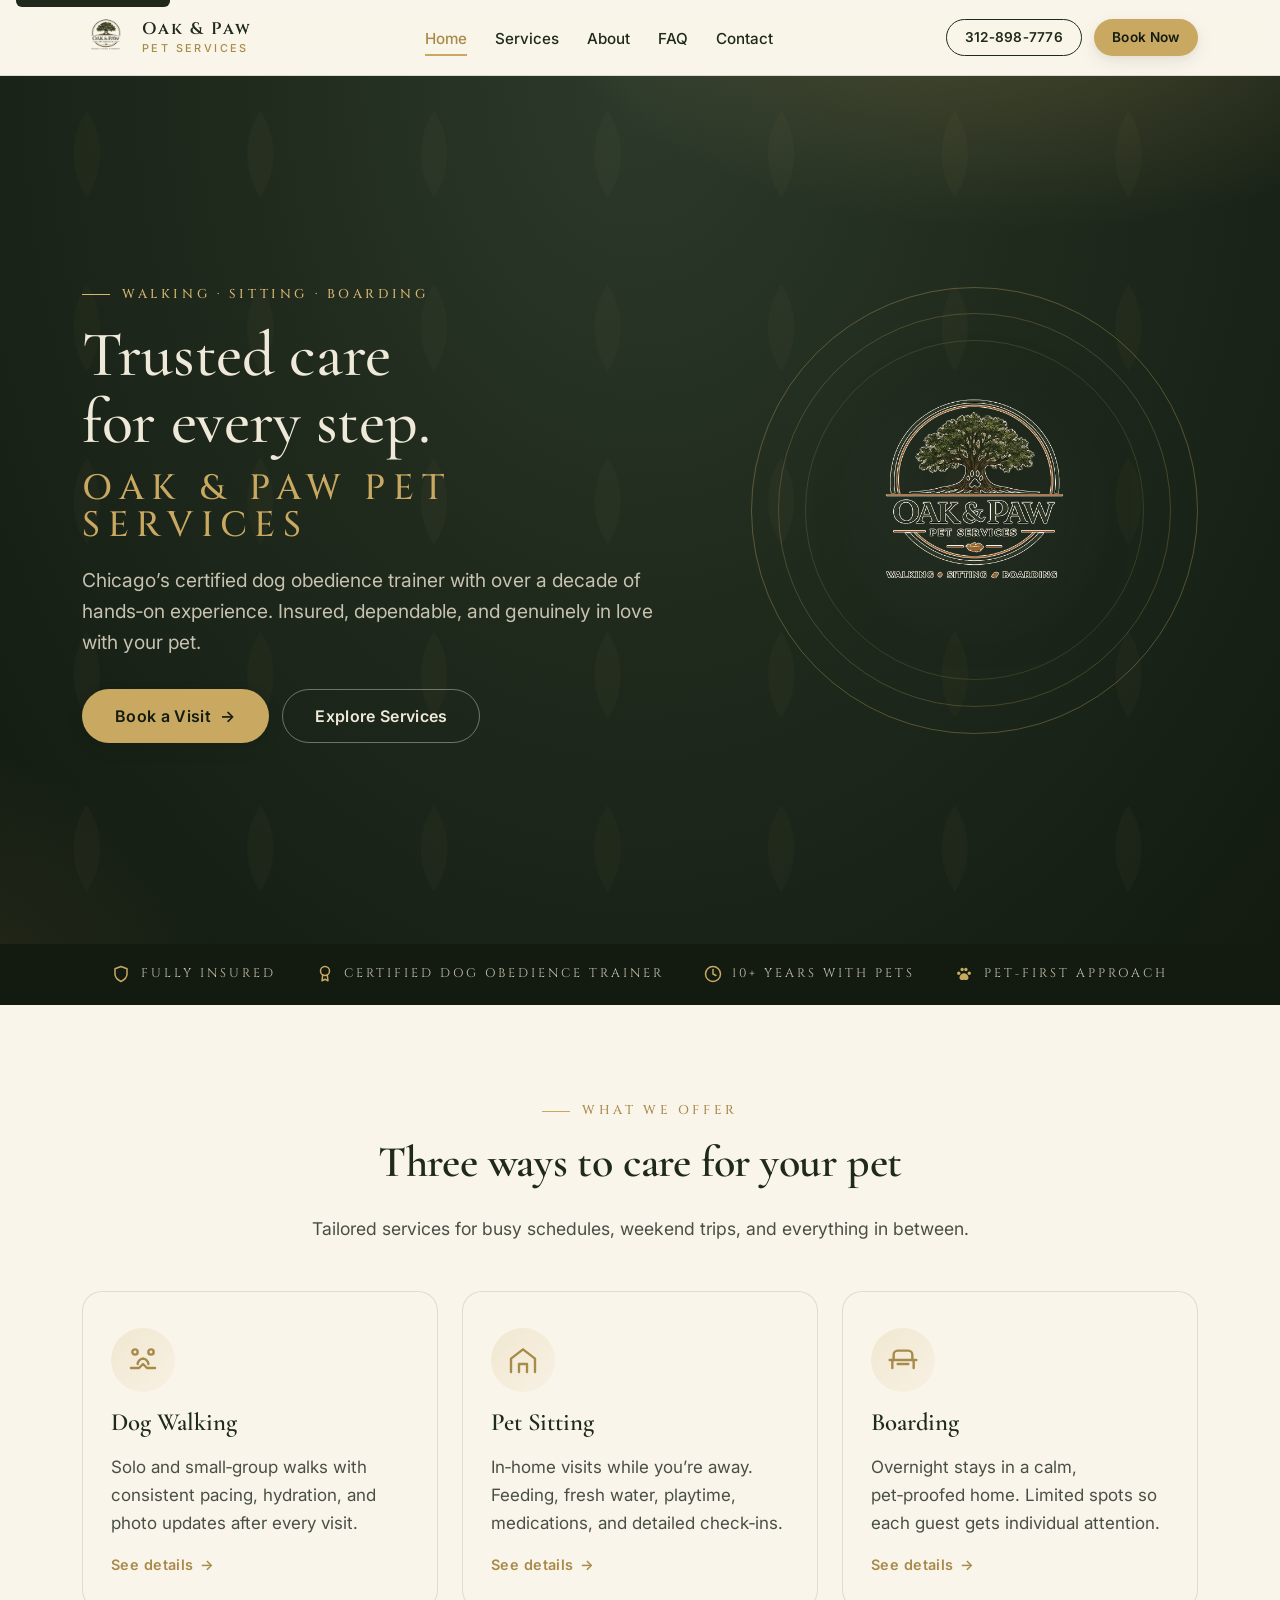
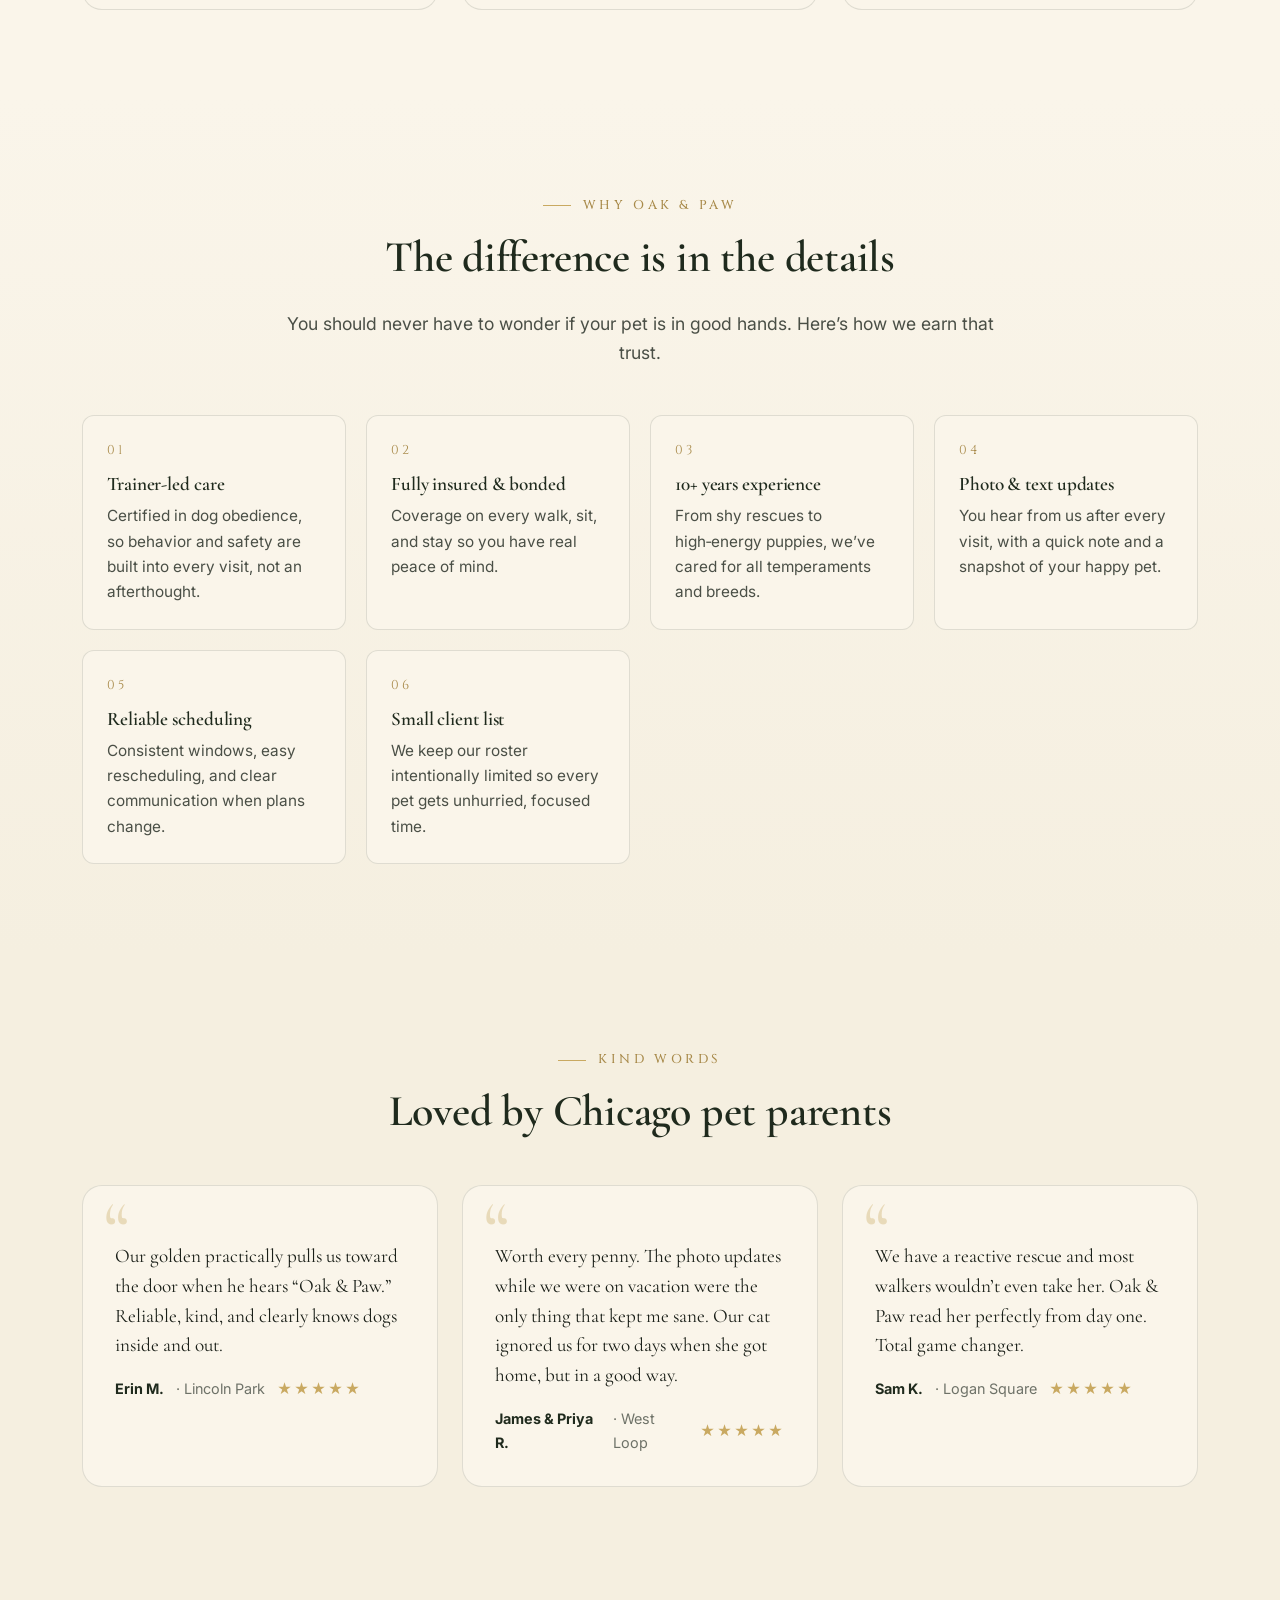
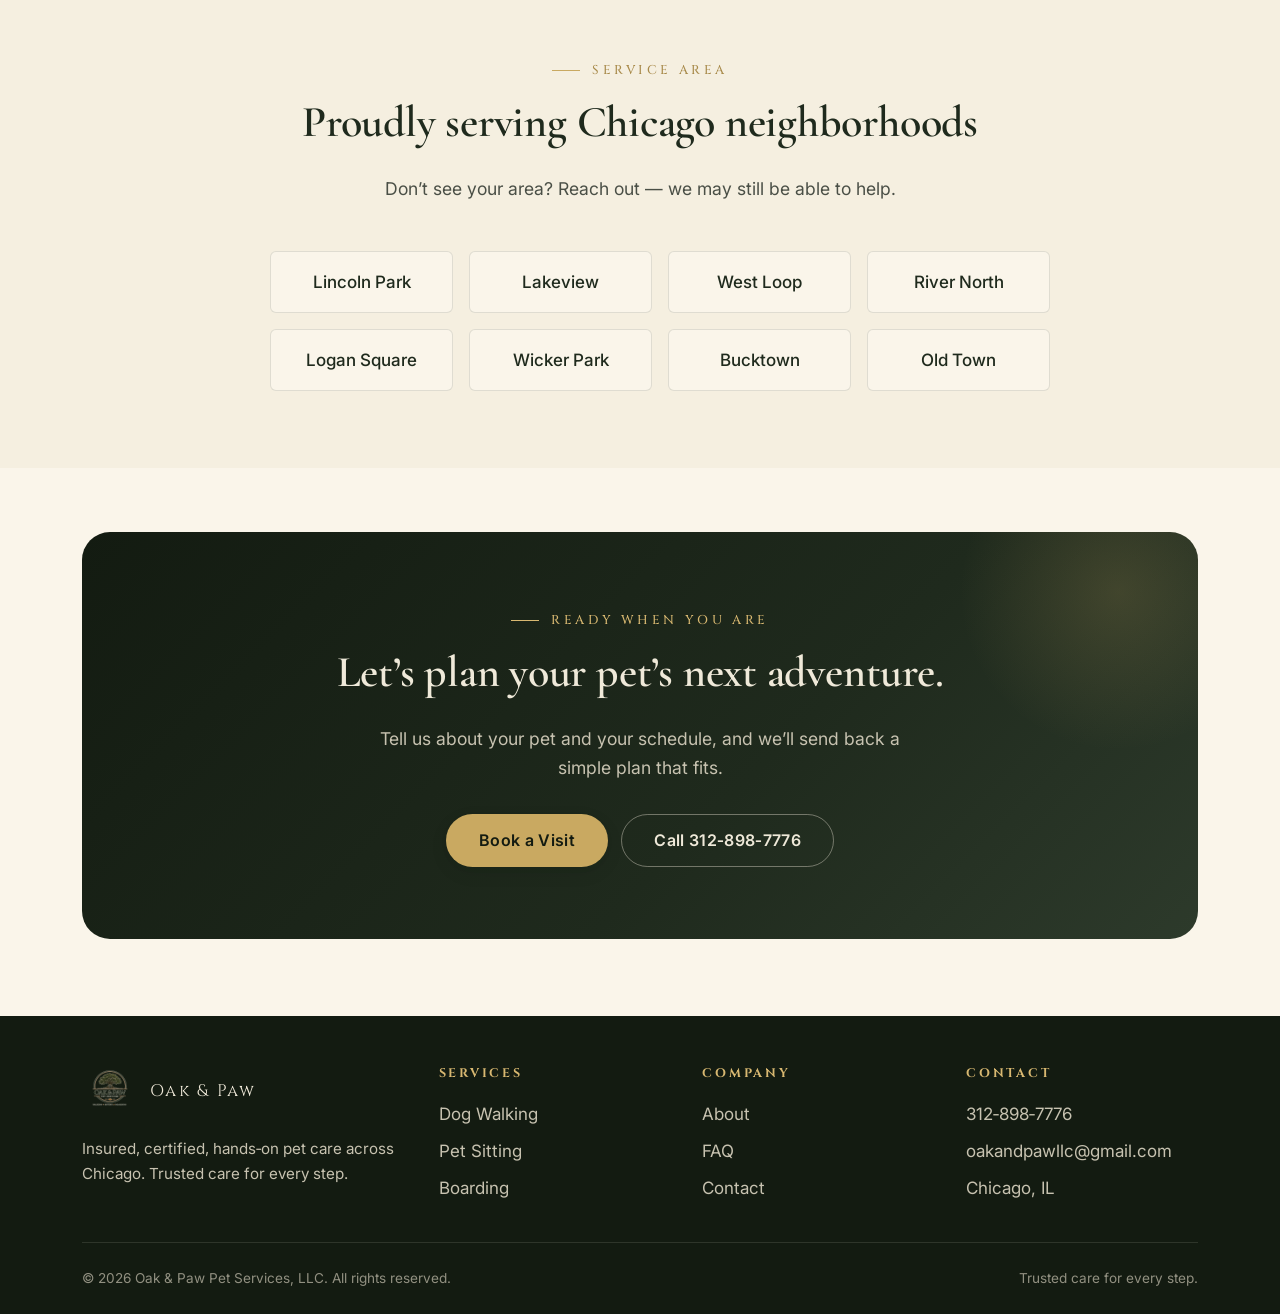
==== index.html @ fa9dfe28 "Fix theme-color tinting browser chrome dark green on desktop Use cream theme-color for light scheme " ====
<!DOCTYPE html>
<html lang="en">
<head>
  <meta charset="UTF-8" />
  <meta name="viewport" content="width=device-width, initial-scale=1.0" />
  <meta name="theme-color" content="#FAF5EA" media="(prefers-color-scheme: light)" />
  <meta name="theme-color" content="#1F2A1D" media="(prefers-color-scheme: dark)" />
  <title>Oak &amp; Paw Pet Services — Trusted Dog Walking, Sitting &amp; Boarding in Chicago</title>
  <meta name="description" content="Insured, certified pet care in Chicago. Dog walking, pet sitting, and boarding from a trainer with 10+ years of experience. Trusted care for every step." />
  <link rel="canonical" href="https://oakandpawpets.com/" />

  <meta property="og:type" content="website" />
  <meta property="og:title" content="Oak &amp; Paw Pet Services — Trusted Dog Walking, Sitting &amp; Boarding" />
  <meta property="og:description" content="Insured, certified pet care in Chicago. Dog walking, pet sitting, and boarding from a trainer with 10+ years of experience." />
  <meta property="og:url" content="https://oakandpawpets.com/" />
  <meta property="og:image" content="https://oakandpawpets.com/images/logo.png" />
  <meta name="twitter:card" content="summary_large_image" />

  <link rel="icon" type="image/png" href="/images/logo.png" />
  <link rel="apple-touch-icon" href="/images/logo.png" />

  <link rel="preconnect" href="https://fonts.googleapis.com" />
  <link rel="preconnect" href="https://fonts.gstatic.com" crossorigin />
  <link rel="stylesheet" href="https://fonts.googleapis.com/css2?family=Cinzel:wght@400;500;600&family=Cormorant+Garamond:wght@500;600;700&family=Inter:wght@400;500;600;700&display=swap" />

  <link rel="stylesheet" href="styles.css" />

  <script type="application/ld+json">
  {
    "@context": "https://schema.org",
    "@type": "LocalBusiness",
    "@id": "https://oakandpawpets.com/#business",
    "name": "Oak & Paw Pet Services",
    "image": "https://oakandpawpets.com/images/logo.png",
    "logo": "https://oakandpawpets.com/images/logo.png",
    "url": "https://oakandpawpets.com/",
    "telephone": "+1-312-898-7776",
    "email": "oakandpawllc@gmail.com",
    "priceRange": "$$",
    "description": "Insured, certified pet care in Chicago. Dog walking, pet sitting, and boarding with 10+ years of experience.",
    "address": { "@type": "PostalAddress", "addressLocality": "Chicago", "addressRegion": "IL", "addressCountry": "US" },
    "areaServed": { "@type": "City", "name": "Chicago" },
    "slogan": "Trusted care for every step.",
    "makesOffer": [
      { "@type": "Offer", "itemOffered": { "@type": "Service", "name": "Dog Walking" } },
      { "@type": "Offer", "itemOffered": { "@type": "Service", "name": "Pet Sitting" } },
      { "@type": "Offer", "itemOffered": { "@type": "Service", "name": "Pet Boarding" } }
    ]
  }
  </script>
</head>
<body>
  <a class="skip-link" href="#main">Skip to content</a>

  <header class="site-header" id="top">
    <div class="container nav">
      <a class="nav-brand" href="/" aria-label="Oak and Paw Pet Services — home">
        <img src="images/logo.png" alt="" width="48" height="48" />
        <span class="nav-brand-text">Oak &amp; Paw<small>Pet Services</small></span>
      </a>
      <button class="nav-toggle" aria-label="Toggle navigation" aria-expanded="false" aria-controls="primary-nav">
        <span></span>
      </button>
      <nav aria-label="Primary">
        <ul class="nav-list" id="primary-nav">
          <li><a href="/" aria-current="page">Home</a></li>
          <li><a href="services.html">Services</a></li>
          <li><a href="about.html">About</a></li>
          <li><a href="faq.html">FAQ</a></li>
          <li><a href="contact.html">Contact</a></li>
        </ul>
      </nav>
      <div class="nav-cta">
        <a class="btn btn-outline btn-sm" href="tel:+13128987776" aria-label="Call Oak and Paw">312‑898‑7776</a>
        <a class="btn btn-primary btn-sm" href="contact.html#book">Book Now</a>
      </div>
    </div>
  </header>

  <main id="main">
    <!-- HERO -->
    <section class="hero" aria-labelledby="hero-title">
      <div class="container hero-inner">
        <div>
          <span class="eyebrow hero-eyebrow">Walking · Sitting · Boarding</span>
          <h1 id="hero-title">
            Trusted care<br/>for every step.
            <span class="accent">Oak &amp; Paw Pet Services</span>
          </h1>
          <p class="lead">Chicago’s certified dog obedience trainer with over a decade of hands‑on experience. Insured, dependable, and genuinely in love with your pet.</p>
          <div class="hero-actions">
            <a class="btn btn-primary btn-lg" href="contact.html#book">Book a Visit <span class="btn-arrow" aria-hidden="true">→</span></a>
            <a class="btn btn-ghost-light btn-lg" href="services.html">Explore Services</a>
          </div>
        </div>
        <div class="hero-media" aria-hidden="true">
          <div class="ring"></div>
          <div class="ring r2"></div>
          <div class="ring r3"></div>
          <div class="logo-wrap">
            <img src="images/logo.png" alt="" width="420" height="420" />
          </div>
        </div>
      </div>
    </section>

    <!-- TRUST -->
    <section class="trust" aria-label="Credentials">
      <div class="container">
        <ul class="trust-list">
          <li>
            <svg viewBox="0 0 24 24" fill="none" stroke="currentColor" stroke-width="2" stroke-linecap="round" stroke-linejoin="round" aria-hidden="true"><path d="M12 22s8-4 8-10V5l-8-3-8 3v7c0 6 8 10 8 10z"/></svg>
            Fully Insured
          </li>
          <li>
            <svg viewBox="0 0 24 24" fill="none" stroke="currentColor" stroke-width="2" stroke-linecap="round" stroke-linejoin="round" aria-hidden="true"><circle cx="12" cy="8" r="6"/><path d="M9 13l-1 8 4-2 4 2-1-8"/></svg>
            Certified Dog Obedience Trainer
          </li>
          <li>
            <svg viewBox="0 0 24 24" fill="none" stroke="currentColor" stroke-width="2" stroke-linecap="round" stroke-linejoin="round" aria-hidden="true"><circle cx="12" cy="12" r="10"/><polyline points="12 6 12 12 16 14"/></svg>
            10+ Years With Pets
          </li>
          <li>
            <svg viewBox="0 0 24 24" fill="currentColor" aria-hidden="true"><circle cx="5" cy="11" r="2.2"/><circle cx="9.5" cy="6" r="2.2"/><circle cx="14.5" cy="6" r="2.2"/><circle cx="19" cy="11" r="2.2"/><path d="M12 11c-3 0-6 3-6 6 0 2 1.5 3 3 3 1 0 2-.5 3-.5s2 .5 3 .5c1.5 0 3-1 3-3 0-3-3-6-6-6z"/></svg>
            Pet‑first Approach
          </li>
        </ul>
      </div>
    </section>

    <!-- SERVICES -->
    <section aria-labelledby="services-title">
      <div class="container">
        <div class="section-head reveal">
          <span class="eyebrow">What we offer</span>
          <h2 id="services-title">Three ways to care for your pet</h2>
          <p>Tailored services for busy schedules, weekend trips, and everything in between.</p>
        </div>
        <div class="service-grid">
          <a class="service-card reveal" href="services.html#walking">
            <div class="service-icon">
              <svg viewBox="0 0 24 24" fill="none" stroke="currentColor" stroke-width="1.8" stroke-linecap="round" stroke-linejoin="round" aria-hidden="true"><path d="M3 18h6l3-3 3 3h6"/><circle cx="6" cy="6" r="2"/><circle cx="18" cy="6" r="2"/><path d="M12 11c-2 0-4 2-4 4"/><path d="M12 11c2 0 4 2 4 4"/></svg>
            </div>
            <h3>Dog Walking</h3>
            <p>Solo and small‑group walks with consistent pacing, hydration, and photo updates after every visit.</p>
            <span class="more">See details <span aria-hidden="true">→</span></span>
          </a>
          <a class="service-card reveal" href="services.html#sitting">
            <div class="service-icon">
              <svg viewBox="0 0 24 24" fill="none" stroke="currentColor" stroke-width="1.8" stroke-linecap="round" stroke-linejoin="round" aria-hidden="true"><path d="M3 21V11l9-7 9 7v10"/><path d="M9 21v-6h6v6"/></svg>
            </div>
            <h3>Pet Sitting</h3>
            <p>In‑home visits while you’re away. Feeding, fresh water, playtime, medications, and detailed check‑ins.</p>
            <span class="more">See details <span aria-hidden="true">→</span></span>
          </a>
          <a class="service-card reveal" href="services.html#boarding">
            <div class="service-icon">
              <svg viewBox="0 0 24 24" fill="none" stroke="currentColor" stroke-width="1.8" stroke-linecap="round" stroke-linejoin="round" aria-hidden="true"><path d="M2 12h20"/><path d="M5 12V8a3 3 0 0 1 3-3h8a3 3 0 0 1 3 3v4"/><path d="M4 12v6"/><path d="M20 12v6"/><path d="M8 15h8"/></svg>
            </div>
            <h3>Boarding</h3>
            <p>Overnight stays in a calm, pet‑proofed home. Limited spots so each guest gets individual attention.</p>
            <span class="more">See details <span aria-hidden="true">→</span></span>
          </a>
        </div>
      </div>
    </section>

    <!-- WHY US -->
    <section class="why" aria-labelledby="why-title">
      <div class="container">
        <div class="section-head reveal">
          <span class="eyebrow">Why Oak &amp; Paw</span>
          <h2 id="why-title">The difference is in the details</h2>
          <p>You should never have to wonder if your pet is in good hands. Here’s how we earn that trust.</p>
        </div>
        <div class="why-grid">
          <div class="why-item reveal">
            <span class="num">01</span>
            <h4>Trainer‑led care</h4>
            <p>Certified in dog obedience, so behavior and safety are built into every visit, not an afterthought.</p>
          </div>
          <div class="why-item reveal">
            <span class="num">02</span>
            <h4>Fully insured &amp; bonded</h4>
            <p>Coverage on every walk, sit, and stay so you have real peace of mind.</p>
          </div>
          <div class="why-item reveal">
            <span class="num">03</span>
            <h4>10+ years experience</h4>
            <p>From shy rescues to high‑energy puppies, we’ve cared for all temperaments and breeds.</p>
          </div>
          <div class="why-item reveal">
            <span class="num">04</span>
            <h4>Photo &amp; text updates</h4>
            <p>You hear from us after every visit, with a quick note and a snapshot of your happy pet.</p>
          </div>
          <div class="why-item reveal">
            <span class="num">05</span>
            <h4>Reliable scheduling</h4>
            <p>Consistent windows, easy rescheduling, and clear communication when plans change.</p>
          </div>
          <div class="why-item reveal">
            <span class="num">06</span>
            <h4>Small client list</h4>
            <p>We keep our roster intentionally limited so every pet gets unhurried, focused time.</p>
          </div>
        </div>
      </div>
    </section>

    <!-- TESTIMONIALS -->
    <section class="testimonials" aria-labelledby="reviews-title">
      <div class="container">
        <div class="section-head reveal">
          <span class="eyebrow">Kind words</span>
          <h2 id="reviews-title">Loved by Chicago pet parents</h2>
        </div>
        <div class="testimonial-grid">
          <article class="testimonial reveal">
            <blockquote>Our golden practically pulls us toward the door when he hears “Oak &amp; Paw.” Reliable, kind, and clearly knows dogs inside and out.</blockquote>
            <div class="who">
              <strong>Erin M.</strong>
              <span class="muted">· Lincoln Park</span>
              <span class="stars" aria-label="5 out of 5 stars">★★★★★</span>
            </div>
          </article>
          <article class="testimonial reveal">
            <blockquote>Worth every penny. The photo updates while we were on vacation were the only thing that kept me sane. Our cat ignored us for two days when she got home, but in a good way.</blockquote>
            <div class="who">
              <strong>James &amp; Priya R.</strong>
              <span class="muted">· West Loop</span>
              <span class="stars" aria-label="5 out of 5 stars">★★★★★</span>
            </div>
          </article>
          <article class="testimonial reveal">
            <blockquote>We have a reactive rescue and most walkers wouldn’t even take her. Oak &amp; Paw read her perfectly from day one. Total game changer.</blockquote>
            <div class="who">
              <strong>Sam K.</strong>
              <span class="muted">· Logan Square</span>
              <span class="stars" aria-label="5 out of 5 stars">★★★★★</span>
            </div>
          </article>
        </div>
      </div>
    </section>

    <!-- SERVICE AREA -->
    <section class="area" aria-labelledby="area-title">
      <div class="container">
        <div class="section-head reveal">
          <span class="eyebrow">Service area</span>
          <h2 id="area-title">Proudly serving Chicago neighborhoods</h2>
          <p>Don’t see your area? Reach out — we may still be able to help.</p>
        </div>
        <ul class="area-grid reveal" role="list">
          <li>Lincoln Park</li>
          <li>Lakeview</li>
          <li>West Loop</li>
          <li>River North</li>
          <li>Logan Square</li>
          <li>Wicker Park</li>
          <li>Bucktown</li>
          <li>Old Town</li>
        </ul>
      </div>
    </section>

    <!-- CTA -->
    <div class="container">
      <section class="cta-banner reveal" aria-labelledby="cta-title">
        <span class="eyebrow hero-eyebrow">Ready when you are</span>
        <h2 id="cta-title">Let’s plan your pet’s next adventure.</h2>
        <p>Tell us about your pet and your schedule, and we’ll send back a simple plan that fits.</p>
        <div class="cta-actions">
          <a class="btn btn-primary btn-lg" href="contact.html#book">Book a Visit</a>
          <a class="btn btn-ghost-light btn-lg" href="tel:+13128987776">Call 312‑898‑7776</a>
        </div>
      </section>
    </div>
  </main>

  <footer class="site-footer">
    <div class="container">
      <div class="footer-grid">
        <div>
          <div class="footer-brand">
            <img src="images/logo.png" alt="" width="56" height="56" />
            <span class="name">Oak &amp; Paw</span>
          </div>
          <p class="footer-tagline">Insured, certified, hands‑on pet care across Chicago. Trusted care for every step.</p>
        </div>
        <div class="footer-col">
          <h5>Services</h5>
          <ul>
            <li><a href="services.html#walking">Dog Walking</a></li>
            <li><a href="services.html#sitting">Pet Sitting</a></li>
            <li><a href="services.html#boarding">Boarding</a></li>
          </ul>
        </div>
        <div class="footer-col">
          <h5>Company</h5>
          <ul>
            <li><a href="about.html">About</a></li>
            <li><a href="faq.html">FAQ</a></li>
            <li><a href="contact.html">Contact</a></li>
          </ul>
        </div>
        <div class="footer-col">
          <h5>Contact</h5>
          <ul>
            <li><a href="tel:+13128987776">312‑898‑7776</a></li>
            <li><a href="mailto:oakandpawllc@gmail.com">oakandpawllc@gmail.com</a></li>
            <li>Chicago, IL</li>
          </ul>
        </div>
      </div>
      <div class="footer-bottom">
        <span>© <span id="year"></span> Oak &amp; Paw Pet Services, LLC. All rights reserved.</span>
        <span>Trusted care for every step.</span>
      </div>
    </div>
  </footer>

  <script src="script.js" defer></script>
</body>
</html>
---- styles.css ----
/* =========================================================
   Oak & Paw Pet Services — design system
   Palette: deep forest green + warm metallic gold + cream
   ========================================================= */

:root {
  --forest:        #1F2A1D;
  --forest-deep:   #131B11;
  --forest-soft:   #2D3A2B;
  --gold:          #C9A961;
  --gold-warm:     #D8B871;
  --gold-deep:     #A88A4A;
  --cream:         #F5EFE0;
  --ivory:         #FAF5EA;
  --bark:          #6B4F3A;
  --ink:           #1A1F18;
  --ink-soft:      #4A4F46;
  --muted:         #6E7268;
  --line:          rgba(31, 42, 29, 0.12);
  --line-strong:   rgba(31, 42, 29, 0.22);
  --on-dark:       #EFE9D9;
  --on-dark-soft:  #C7C2B0;

  --shadow-sm:  0 1px 2px rgba(19, 27, 17, 0.06), 0 1px 3px rgba(19, 27, 17, 0.04);
  --shadow-md:  0 6px 18px rgba(19, 27, 17, 0.08), 0 2px 6px rgba(19, 27, 17, 0.04);
  --shadow-lg:  0 24px 48px rgba(19, 27, 17, 0.14), 0 8px 16px rgba(19, 27, 17, 0.06);

  --radius-sm:  6px;
  --radius:     12px;
  --radius-lg:  20px;
  --radius-xl:  28px;

  --container:  1180px;
  --gutter:     clamp(1rem, 3vw, 2rem);

  --ff-display: "Cinzel", "Trajan Pro", "Cormorant Garamond", "Times New Roman", serif;
  --ff-serif:   "Cormorant Garamond", "Iowan Old Style", "Apple Garamond", Georgia, serif;
  --ff-body:    "Inter", -apple-system, BlinkMacSystemFont, "Segoe UI", Roboto, "Helvetica Neue", Arial, sans-serif;

  --ease:       cubic-bezier(.22, .61, .36, 1);
  --ease-out:   cubic-bezier(.16, 1, .3, 1);
}

/* Reset / base ----------------------------------------------------------- */
*, *::before, *::after { box-sizing: border-box; }
html { -webkit-text-size-adjust: 100%; text-size-adjust: 100%; scroll-behavior: smooth; }
@media (prefers-reduced-motion: reduce) { html { scroll-behavior: auto; } }

body {
  margin: 0;
  font-family: var(--ff-body);
  font-size: 17px;
  line-height: 1.65;
  color: var(--ink);
  background: var(--ivory);
  -webkit-font-smoothing: antialiased;
  -moz-osx-font-smoothing: grayscale;
  text-rendering: optimizeLegibility;
}

img, svg, video { display: block; max-width: 100%; height: auto; }
a { color: var(--forest); text-decoration-color: rgba(31,42,29,.25); text-underline-offset: 3px; transition: color .2s var(--ease), text-decoration-color .2s var(--ease); }
a:hover { color: var(--gold-deep); text-decoration-color: var(--gold); }

button { font: inherit; cursor: pointer; }

::selection { background: var(--gold); color: var(--forest-deep); }

/* Skip link */
.skip-link {
  position: absolute; top: -40px; left: 1rem;
  background: var(--forest); color: var(--on-dark);
  padding: .6rem 1rem; border-radius: var(--radius-sm);
  text-decoration: none; z-index: 1000;
  transition: top .15s var(--ease);
}
.skip-link:focus { top: 1rem; }

/* Focus ring */
:focus-visible {
  outline: 2px solid var(--gold);
  outline-offset: 3px;
  border-radius: 3px;
}

/* Typography ------------------------------------------------------------- */
h1, h2, h3, h4 { font-family: var(--ff-serif); font-weight: 600; color: var(--forest); line-height: 1.15; letter-spacing: -.005em; margin: 0 0 .6em; }
h1 { font-size: clamp(2.4rem, 5.4vw, 4rem); }
h2 { font-size: clamp(1.9rem, 3.6vw, 2.75rem); }
h3 { font-size: clamp(1.25rem, 2vw, 1.55rem); }
h4 { font-size: 1.1rem; }

.eyebrow {
  display: inline-block;
  font-family: var(--ff-display);
  font-weight: 500;
  font-size: .8rem;
  letter-spacing: .28em;
  text-transform: uppercase;
  color: var(--gold-deep);
  margin-bottom: 1rem;
}

.eyebrow::before {
  content: "";
  display: inline-block;
  width: 28px; height: 1px;
  background: var(--gold);
  vertical-align: middle;
  margin-right: .75rem;
}

p { margin: 0 0 1rem; }
p.lead { font-size: 1.2rem; color: var(--ink-soft); max-width: 60ch; line-height: 1.6; }

.display {
  font-family: var(--ff-display);
  text-transform: uppercase;
  letter-spacing: .05em;
  font-weight: 500;
}

/* Layout primitives ------------------------------------------------------ */
.container {
  width: 100%;
  max-width: var(--container);
  margin-inline: auto;
  padding-inline: var(--gutter);
}

section { padding-block: clamp(3.5rem, 7vw, 6rem); }
section.tight { padding-block: clamp(2.5rem, 5vw, 4rem); }

.section-head { max-width: 720px; margin: 0 auto 3rem; text-align: center; }
.section-head p { color: var(--ink-soft); font-size: 1.1rem; }

.divider {
  display: flex; align-items: center; gap: 1rem;
  width: 120px; margin: 1.5rem auto;
  color: var(--gold);
}
.divider::before, .divider::after {
  content: ""; flex: 1; height: 1px; background: currentColor; opacity: .5;
}
.divider .leaf {
  width: 18px; height: 18px; flex: none;
}

/* Buttons ---------------------------------------------------------------- */
.btn {
  display: inline-flex; align-items: center; justify-content: center; gap: .6rem;
  padding: .95rem 1.6rem;
  font-family: var(--ff-body);
  font-weight: 600;
  font-size: .95rem;
  letter-spacing: .02em;
  border-radius: 999px;
  border: 1px solid transparent;
  text-decoration: none;
  transition: transform .2s var(--ease), background .2s var(--ease), color .2s var(--ease), border-color .2s var(--ease), box-shadow .25s var(--ease);
  white-space: nowrap;
  cursor: pointer;
  line-height: 1;
}
.btn:hover { transform: translateY(-1px); }
.btn:active { transform: translateY(0); }
.btn-arrow { transition: transform .25s var(--ease); }
.btn:hover .btn-arrow { transform: translateX(4px); }

.btn-primary {
  background: var(--gold);
  color: var(--forest-deep);
  box-shadow: var(--shadow-md);
}
.btn-primary:hover { background: var(--gold-warm); color: var(--forest-deep); box-shadow: var(--shadow-lg); }

.btn-outline {
  background: transparent;
  color: var(--forest);
  border-color: var(--forest);
}
.btn-outline:hover { background: var(--forest); color: var(--on-dark); }

.btn-ghost-light {
  background: transparent;
  color: var(--on-dark);
  border-color: rgba(239, 233, 217, .4);
}
.btn-ghost-light:hover { background: rgba(239, 233, 217, .12); border-color: var(--on-dark); color: var(--on-dark); }

.btn-lg { padding: 1.1rem 2rem; font-size: 1rem; }
.btn-sm { padding: .65rem 1.1rem; font-size: .85rem; }

/* Header / nav ----------------------------------------------------------- */
.site-header {
  position: sticky; top: 0; z-index: 50;
  background: rgba(250, 245, 234, 0.85);
  backdrop-filter: saturate(140%) blur(14px);
  -webkit-backdrop-filter: saturate(140%) blur(14px);
  border-bottom: 1px solid var(--line);
}
.site-header.scrolled { box-shadow: var(--shadow-sm); }

.nav {
  display: flex; align-items: center; justify-content: space-between;
  gap: 1.5rem; padding-block: .85rem;
}
.nav-brand {
  display: inline-flex; align-items: center; gap: .75rem;
  text-decoration: none; color: var(--forest);
}
.nav-brand img { width: 48px; height: 48px; object-fit: contain; }
.nav-brand-text {
  font-family: var(--ff-display);
  font-weight: 600;
  font-size: 1.05rem;
  letter-spacing: .12em;
  line-height: 1;
}
.nav-brand-text small {
  display: block;
  font-family: var(--ff-body);
  font-weight: 500;
  font-size: .68rem;
  letter-spacing: .22em;
  color: var(--gold-deep);
  margin-top: .35rem;
  text-transform: uppercase;
}

.nav-list {
  display: flex; align-items: center; gap: 1.75rem;
  list-style: none; margin: 0; padding: 0;
}
.nav-list a {
  position: relative;
  font-weight: 500; font-size: .95rem;
  color: var(--forest); text-decoration: none;
  padding: .5rem 0;
}
.nav-list a::after {
  content: ""; position: absolute; left: 0; right: 0; bottom: 0;
  height: 2px; background: var(--gold);
  transform: scaleX(0); transform-origin: left;
  transition: transform .25s var(--ease);
}
.nav-list a:hover::after,
.nav-list a[aria-current="page"]::after { transform: scaleX(1); }
.nav-list a[aria-current="page"] { color: var(--gold-deep); }

.nav-cta { display: flex; align-items: center; gap: .75rem; }

.nav-toggle {
  display: none;
  width: 44px; height: 44px;
  background: transparent; border: 1px solid var(--line-strong);
  border-radius: var(--radius-sm);
  align-items: center; justify-content: center;
  color: var(--forest);
}
.nav-toggle span {
  display: block; width: 20px; height: 2px; background: currentColor;
  position: relative;
  transition: transform .25s var(--ease), opacity .2s var(--ease);
}
.nav-toggle span::before,
.nav-toggle span::after {
  content: ""; position: absolute; left: 0;
  width: 20px; height: 2px; background: currentColor;
  transition: transform .25s var(--ease);
}
.nav-toggle span::before { transform: translateY(-6px); }
.nav-toggle span::after  { transform: translateY(6px); }
.nav-toggle[aria-expanded="true"] span { background: transparent; }
.nav-toggle[aria-expanded="true"] span::before { transform: rotate(45deg); }
.nav-toggle[aria-expanded="true"] span::after  { transform: rotate(-45deg); }

@media (max-width: 880px) {
  .nav-toggle { display: inline-flex; }
  .nav-list, .nav .nav-cta .btn-outline { display: none; }
  .nav-cta .btn-primary { padding: .75rem 1.2rem; font-size: .85rem; }

  .nav-list.is-open {
    display: flex;
    position: absolute;
    top: 100%; left: 0; right: 0;
    flex-direction: column; align-items: stretch; gap: 0;
    background: var(--ivory);
    border-bottom: 1px solid var(--line);
    box-shadow: var(--shadow-md);
    padding: .5rem var(--gutter) 1.25rem;
  }
  .nav-list.is-open li { border-bottom: 1px solid var(--line); }
  .nav-list.is-open li:last-child { border-bottom: 0; }
  .nav-list.is-open a { display: block; padding: 1rem 0; font-size: 1.05rem; }
  .nav-list.is-open a::after { display: none; }
}

/* Hero ------------------------------------------------------------------- */
.hero {
  position: relative;
  background: radial-gradient(ellipse at top, var(--forest-soft) 0%, var(--forest) 45%, var(--forest-deep) 100%);
  color: var(--on-dark);
  overflow: hidden;
  isolation: isolate;
}
.hero::before {
  content: "";
  position: absolute; inset: 0;
  background:
    radial-gradient(800px 400px at 80% -10%, rgba(201, 169, 97, .25), transparent 60%),
    radial-gradient(600px 500px at -10% 110%, rgba(201, 169, 97, .12), transparent 60%);
  pointer-events: none;
  z-index: -1;
}
.hero::after {
  content: "";
  position: absolute; inset: 0;
  background-image: url("data:image/svg+xml;utf8,<svg xmlns='http://www.w3.org/2000/svg' viewBox='0 0 200 200'><defs><pattern id='p' width='40' height='40' patternUnits='userSpaceOnUse'><path d='M20 8c-4 6-4 14 0 20 4-6 4-14 0-20z' fill='%23C9A961' opacity='0.06'/></pattern></defs><rect width='200' height='200' fill='url(%23p)'/></svg>");
  opacity: .55;
  pointer-events: none;
  z-index: -1;
}

.hero-inner {
  padding-block: clamp(4rem, 10vw, 7rem);
  display: grid;
  gap: clamp(2rem, 5vw, 4rem);
  grid-template-columns: minmax(0, 1fr);
  align-items: center;
}
@media (min-width: 920px) {
  .hero-inner { grid-template-columns: 1.15fr .85fr; }
}

.hero-eyebrow {
  color: var(--gold-warm);
}
.hero-eyebrow::before { background: var(--gold-warm); }

.hero h1 {
  color: var(--on-dark);
  font-family: var(--ff-serif);
  font-weight: 500;
  line-height: 1.05;
  margin-bottom: 1.25rem;
}
.hero h1 .accent {
  display: block;
  font-family: var(--ff-display);
  font-weight: 500;
  font-size: .55em;
  letter-spacing: .22em;
  color: var(--gold);
  margin-top: 1rem;
  text-transform: uppercase;
}

.hero p.lead { color: var(--on-dark-soft); margin-bottom: 2rem; }

.hero-actions { display: flex; flex-wrap: wrap; gap: .85rem; align-items: center; }

.hero-media {
  position: relative;
  aspect-ratio: 1 / 1;
  max-width: 480px;
  margin: 0 auto;
  width: 100%;
}
.hero-media .ring {
  position: absolute; inset: 0;
  border-radius: 50%;
  border: 1px solid rgba(201, 169, 97, .35);
}
.hero-media .ring.r2 { inset: 6%; border-color: rgba(201, 169, 97, .25); }
.hero-media .ring.r3 { inset: 12%; border-color: rgba(201, 169, 97, .18); }
.hero-media .logo-wrap {
  position: absolute; inset: 18%;
  display: grid; place-items: center;
  background: radial-gradient(circle, rgba(245,239,224,.06), transparent 70%);
  border-radius: 50%;
}
.hero-media img {
  width: 100%;
  filter: drop-shadow(0 12px 40px rgba(0,0,0,.4));
}
@media (prefers-reduced-motion: no-preference) {
  .hero-media .ring { animation: spin 60s linear infinite; }
  .hero-media .ring.r2 { animation-duration: 80s; animation-direction: reverse; }
  .hero-media .ring.r3 { animation-duration: 100s; }
}
@keyframes spin { to { transform: rotate(360deg); } }

/* Trust strip ------------------------------------------------------------ */
.trust {
  background: var(--forest-deep);
  color: var(--on-dark);
  padding-block: 1.25rem;
}
.trust-list {
  display: flex; flex-wrap: wrap; align-items: center; justify-content: center;
  gap: 1rem 2.5rem;
  list-style: none; margin: 0; padding: 0;
  font-family: var(--ff-display);
  font-size: .78rem;
  letter-spacing: .24em;
  text-transform: uppercase;
  color: var(--on-dark-soft);
}
.trust-list li { display: inline-flex; align-items: center; gap: .65rem; }
.trust-list svg { width: 18px; height: 18px; color: var(--gold); flex: none; }

/* Cards ------------------------------------------------------------------ */
.service-grid {
  display: grid; gap: 1.5rem;
  grid-template-columns: repeat(auto-fit, minmax(280px, 1fr));
}

.service-card {
  position: relative;
  background: var(--ivory);
  border: 1px solid var(--line);
  border-radius: var(--radius-lg);
  padding: 2.25rem 1.75rem 2rem;
  text-decoration: none; color: inherit;
  display: flex; flex-direction: column; gap: 1rem;
  transition: transform .3s var(--ease-out), box-shadow .3s var(--ease-out), border-color .3s var(--ease-out);
  overflow: hidden;
}
.service-card::before {
  content: "";
  position: absolute; top: 0; left: 0; right: 0;
  height: 4px;
  background: linear-gradient(90deg, var(--gold-deep), var(--gold), var(--gold-warm));
  transform: scaleX(0); transform-origin: left;
  transition: transform .4s var(--ease-out);
}
.service-card:hover {
  transform: translateY(-4px);
  box-shadow: var(--shadow-lg);
  border-color: rgba(201, 169, 97, .4);
}
.service-card:hover::before { transform: scaleX(1); }

.service-icon {
  width: 64px; height: 64px;
  display: grid; place-items: center;
  border-radius: 50%;
  background: linear-gradient(135deg, rgba(201,169,97,.18), rgba(201,169,97,.05));
  color: var(--gold-deep);
}
.service-icon svg { width: 32px; height: 32px; }
.service-card h3 { margin: 0; }
.service-card p { color: var(--ink-soft); margin: 0; }
.service-card .more {
  margin-top: auto;
  font-family: var(--ff-body); font-weight: 600;
  color: var(--gold-deep);
  font-size: .9rem; letter-spacing: .03em;
  display: inline-flex; align-items: center; gap: .4rem;
}
.service-card:hover .more { color: var(--forest); }

/* Why us ----------------------------------------------------------------- */
.why {
  background:
    linear-gradient(180deg, var(--ivory) 0%, var(--cream) 100%);
}
.why-grid {
  display: grid; gap: 1.25rem;
  grid-template-columns: repeat(auto-fit, minmax(240px, 1fr));
}
.why-item {
  padding: 1.5rem;
  background: var(--ivory);
  border: 1px solid var(--line);
  border-radius: var(--radius);
  transition: border-color .25s var(--ease), transform .25s var(--ease);
}
.why-item:hover { border-color: var(--gold); transform: translateY(-2px); }
.why-item .num {
  font-family: var(--ff-display);
  font-size: .8rem; letter-spacing: .25em;
  color: var(--gold-deep);
  margin-bottom: .75rem;
  display: block;
}
.why-item h4 { color: var(--forest); margin: 0 0 .5rem; font-family: var(--ff-serif); font-size: 1.2rem; }
.why-item p { color: var(--ink-soft); margin: 0; font-size: .96rem; }

/* Detail service blocks (services.html) --------------------------------- */
.service-detail {
  display: grid;
  gap: clamp(2rem, 5vw, 4rem);
  align-items: center;
  grid-template-columns: minmax(0, 1fr);
}
@media (min-width: 880px) {
  .service-detail { grid-template-columns: 1fr 1fr; }
  .service-detail.reverse > :first-child { order: 2; }
}

.service-detail .meta {
  font-family: var(--ff-display);
  letter-spacing: .2em;
  text-transform: uppercase;
  color: var(--gold-deep);
  font-size: .78rem;
  margin-bottom: .75rem;
}

.service-detail ul.checks {
  list-style: none; padding: 0; margin: 1.5rem 0;
  display: grid; gap: .75rem;
}
.service-detail ul.checks li {
  display: flex; gap: .75rem; align-items: flex-start;
  color: var(--ink-soft);
}
.service-detail ul.checks li::before {
  content: "";
  width: 22px; height: 22px; flex: none;
  background: var(--gold) url("data:image/svg+xml;utf8,<svg xmlns='http://www.w3.org/2000/svg' viewBox='0 0 24 24' fill='none' stroke='%231F2A1D' stroke-width='3' stroke-linecap='round' stroke-linejoin='round'><polyline points='20 6 9 17 4 12'/></svg>") center/14px no-repeat;
  border-radius: 50%;
  margin-top: 2px;
}

.service-card-feature {
  background: var(--forest);
  color: var(--on-dark);
  padding: clamp(2rem, 4vw, 3rem);
  border-radius: var(--radius-lg);
  box-shadow: var(--shadow-md);
  position: relative;
  overflow: hidden;
}
.service-card-feature::before {
  content: "";
  position: absolute; top: -50px; right: -50px;
  width: 220px; height: 220px;
  background: radial-gradient(circle, rgba(201,169,97,.22), transparent 70%);
  pointer-events: none;
}
.service-card-feature h3 { color: var(--gold-warm); font-family: var(--ff-display); letter-spacing: .14em; font-size: 1.1rem; text-transform: uppercase; }
.service-card-feature .price {
  font-family: var(--ff-serif); font-size: 2.6rem; color: var(--on-dark); margin: .5rem 0 1rem; line-height: 1;
}
.service-card-feature .price small { font-size: 1rem; color: var(--on-dark-soft); margin-left: .25rem; }

/* Testimonials ----------------------------------------------------------- */
.testimonials {
  background: var(--cream);
}
.testimonial-grid {
  display: grid; gap: 1.5rem;
  grid-template-columns: repeat(auto-fit, minmax(280px, 1fr));
}
.testimonial {
  background: var(--ivory);
  border: 1px solid var(--line);
  border-radius: var(--radius-lg);
  padding: 2rem;
  position: relative;
}
.testimonial::before {
  content: "“";
  position: absolute; top: .25rem; left: 1.25rem;
  font-family: var(--ff-serif);
  font-size: 5rem;
  line-height: 1;
  color: var(--gold);
  opacity: .35;
}
.testimonial blockquote {
  margin: 1.5rem 0 1rem;
  font-family: var(--ff-serif);
  font-size: 1.2rem;
  line-height: 1.55;
  color: var(--ink);
}
.testimonial .who {
  display: flex; align-items: center; gap: .75rem;
  font-size: .9rem;
}
.testimonial .who strong { color: var(--forest); font-family: var(--ff-body); }
.testimonial .who .stars { color: var(--gold); letter-spacing: 2px; }

/* CTA banner ------------------------------------------------------------- */
.cta-banner {
  background: linear-gradient(135deg, var(--forest-deep), var(--forest) 60%, var(--forest-soft));
  color: var(--on-dark);
  border-radius: var(--radius-xl);
  padding: clamp(2.5rem, 6vw, 4.5rem);
  text-align: center;
  position: relative;
  overflow: hidden;
  margin-block: clamp(2rem, 5vw, 4rem);
}
.cta-banner::before {
  content: "";
  position: absolute; top: -100px; right: -80px;
  width: 320px; height: 320px;
  background: radial-gradient(circle, rgba(201,169,97,.18), transparent 70%);
  pointer-events: none;
}
.cta-banner h2 { color: var(--on-dark); }
.cta-banner p { color: var(--on-dark-soft); max-width: 560px; margin: 0 auto 2rem; font-size: 1.1rem; }
.cta-actions { display: flex; flex-wrap: wrap; justify-content: center; gap: .85rem; }

/* Page hero (inner pages) ------------------------------------------------ */
.page-hero {
  background: var(--forest);
  color: var(--on-dark);
  text-align: center;
  padding-block: clamp(4rem, 8vw, 6rem);
  position: relative;
  overflow: hidden;
}
.page-hero::before {
  content: "";
  position: absolute; inset: 0;
  background: radial-gradient(800px 300px at 50% 0%, rgba(201, 169, 97, .2), transparent 60%);
  pointer-events: none;
}
.page-hero h1 { color: var(--on-dark); margin-bottom: 1rem; }
.page-hero p { color: var(--on-dark-soft); max-width: 620px; margin: 0 auto; font-size: 1.15rem; }
.page-hero .eyebrow { color: var(--gold-warm); }
.page-hero .eyebrow::before { background: var(--gold-warm); }

.breadcrumbs {
  list-style: none; padding: 0; margin: 1.5rem 0 0;
  display: flex; justify-content: center; flex-wrap: wrap; gap: .35rem .5rem;
  font-size: .85rem;
  color: var(--on-dark-soft);
}
.breadcrumbs a { color: var(--on-dark-soft); }
.breadcrumbs a:hover { color: var(--gold); }
.breadcrumbs li[aria-current] { color: var(--gold); }
.breadcrumbs li + li::before { content: "/"; margin-right: .5rem; opacity: .5; }

/* About page ------------------------------------------------------------- */
.about-grid {
  display: grid;
  gap: clamp(2rem, 5vw, 4rem);
  grid-template-columns: minmax(0, 1fr);
}
@media (min-width: 880px) { .about-grid { grid-template-columns: 1.1fr .9fr; } }

.credentials {
  list-style: none; padding: 0; margin: 2rem 0 0;
  display: grid; gap: 1rem;
}
.credentials li {
  display: flex; gap: 1rem;
  padding: 1.1rem 1.25rem;
  background: var(--ivory);
  border: 1px solid var(--line);
  border-left: 3px solid var(--gold);
  border-radius: var(--radius);
}
.credentials li svg { width: 26px; height: 26px; color: var(--gold-deep); flex: none; }
.credentials li strong { display: block; color: var(--forest); }
.credentials li span { color: var(--ink-soft); font-size: .94rem; }

.stat-strip {
  display: grid; gap: 1rem;
  grid-template-columns: repeat(auto-fit, minmax(160px, 1fr));
  margin-top: 2.5rem;
}
.stat {
  text-align: center;
  padding: 1.5rem 1rem;
  background: var(--forest);
  color: var(--on-dark);
  border-radius: var(--radius);
}
.stat .num { display: block; font-family: var(--ff-serif); color: var(--gold); font-size: 2.5rem; line-height: 1; }
.stat .label { font-family: var(--ff-display); font-size: .72rem; letter-spacing: .25em; text-transform: uppercase; color: var(--on-dark-soft); margin-top: .5rem; display: block; }

/* FAQ -------------------------------------------------------------------- */
.faq-list {
  max-width: 820px; margin: 0 auto;
  display: grid; gap: .85rem;
}
.faq-item {
  background: var(--ivory);
  border: 1px solid var(--line);
  border-radius: var(--radius);
  overflow: hidden;
  transition: border-color .25s var(--ease), box-shadow .25s var(--ease);
}
.faq-item[open] { border-color: var(--gold); box-shadow: var(--shadow-sm); }
.faq-item summary {
  list-style: none;
  cursor: pointer;
  padding: 1.25rem 1.5rem;
  display: flex; align-items: center; justify-content: space-between; gap: 1rem;
  font-family: var(--ff-serif);
  font-size: 1.2rem;
  color: var(--forest);
  font-weight: 600;
}
.faq-item summary::-webkit-details-marker { display: none; }
.faq-item summary::after {
  content: "";
  width: 26px; height: 26px; flex: none;
  background: var(--cream) url("data:image/svg+xml;utf8,<svg xmlns='http://www.w3.org/2000/svg' viewBox='0 0 24 24' fill='none' stroke='%231F2A1D' stroke-width='2.4' stroke-linecap='round' stroke-linejoin='round'><polyline points='6 9 12 15 18 9'/></svg>") center/14px no-repeat;
  border-radius: 50%;
  transition: transform .25s var(--ease), background-color .25s var(--ease);
}
.faq-item[open] summary::after { transform: rotate(180deg); background-color: var(--gold); }
.faq-item .body {
  padding: 0 1.5rem 1.5rem;
  color: var(--ink-soft);
}

/* Contact / form --------------------------------------------------------- */
.contact-grid {
  display: grid; gap: clamp(2rem, 5vw, 3.5rem);
  grid-template-columns: minmax(0, 1fr);
}
@media (min-width: 880px) { .contact-grid { grid-template-columns: .9fr 1.1fr; } }

.contact-info {
  background: var(--forest);
  color: var(--on-dark);
  padding: 2.5rem;
  border-radius: var(--radius-lg);
  position: relative;
  overflow: hidden;
}
.contact-info h2 { color: var(--gold-warm); font-size: 1.6rem; }
.contact-info p { color: var(--on-dark-soft); }
.contact-list {
  list-style: none; padding: 0; margin: 2rem 0 0;
  display: grid; gap: 1.5rem;
}
.contact-list li { display: flex; gap: 1rem; align-items: flex-start; }
.contact-list .icon {
  width: 40px; height: 40px; flex: none;
  background: rgba(201, 169, 97, .18);
  border: 1px solid rgba(201, 169, 97, .35);
  border-radius: 50%;
  display: grid; place-items: center;
  color: var(--gold-warm);
}
.contact-list .icon svg { width: 18px; height: 18px; }
.contact-list .label { font-family: var(--ff-display); font-size: .72rem; letter-spacing: .22em; text-transform: uppercase; color: var(--on-dark-soft); }
.contact-list a { color: var(--on-dark); text-decoration: none; font-weight: 500; }
.contact-list a:hover { color: var(--gold); }
.contact-list .value { font-size: 1.05rem; }

.contact-form {
  background: var(--ivory);
  border: 1px solid var(--line);
  border-radius: var(--radius-lg);
  padding: clamp(1.5rem, 3vw, 2.5rem);
}
.form-grid { display: grid; gap: 1.1rem; grid-template-columns: 1fr 1fr; }
@media (max-width: 600px) { .form-grid { grid-template-columns: 1fr; } }
.form-field.full { grid-column: 1 / -1; }
.form-field label {
  display: block;
  font-family: var(--ff-display); font-size: .72rem; letter-spacing: .2em;
  text-transform: uppercase;
  color: var(--gold-deep);
  margin-bottom: .5rem;
  font-weight: 500;
}
.form-field input,
.form-field select,
.form-field textarea {
  width: 100%;
  font-family: var(--ff-body); font-size: 1rem;
  padding: .85rem 1rem;
  background: white;
  border: 1px solid var(--line-strong);
  border-radius: var(--radius-sm);
  color: var(--ink);
  transition: border-color .2s var(--ease), box-shadow .2s var(--ease);
}
.form-field input:focus,
.form-field select:focus,
.form-field textarea:focus {
  outline: none;
  border-color: var(--gold);
  box-shadow: 0 0 0 3px rgba(201, 169, 97, .22);
}
.form-field textarea { resize: vertical; min-height: 130px; }
.contact-form .form-submit { margin-top: 1rem; }
.contact-form .consent {
  font-size: .82rem; color: var(--muted); margin-top: 1rem;
}

/* Service area / map placeholder ---------------------------------------- */
.area {
  background: var(--cream);
  padding-block: clamp(3rem, 6vw, 5rem);
  text-align: center;
}
.area-grid {
  display: grid; gap: 1rem;
  grid-template-columns: repeat(auto-fit, minmax(170px, 1fr));
  max-width: 820px; margin: 2rem auto 0;
}
.area-grid li {
  list-style: none;
  padding: 1rem;
  background: var(--ivory);
  border: 1px solid var(--line);
  border-radius: var(--radius-sm);
  font-weight: 500;
  color: var(--forest);
}

/* Footer ----------------------------------------------------------------- */
.site-footer {
  background: var(--forest-deep);
  color: var(--on-dark-soft);
  padding-block: 3rem 1.5rem;
  margin-top: clamp(3rem, 6vw, 5rem);
}
.footer-grid {
  display: grid; gap: 2rem;
  grid-template-columns: 1.4fr 1fr 1fr 1fr;
}
@media (max-width: 780px) { .footer-grid { grid-template-columns: 1fr 1fr; } }
@media (max-width: 500px) { .footer-grid { grid-template-columns: 1fr; } }

.footer-brand { display: flex; gap: .75rem; align-items: center; }
.footer-brand img { width: 56px; height: 56px; }
.footer-brand .name {
  font-family: var(--ff-display);
  color: var(--on-dark);
  letter-spacing: .14em;
  font-size: 1.05rem;
}
.footer-tagline { margin-top: 1rem; max-width: 320px; font-size: .95rem; }

.footer-col h5 {
  font-family: var(--ff-display);
  font-size: .78rem; letter-spacing: .22em; text-transform: uppercase;
  color: var(--gold-warm); margin: 0 0 1rem;
}
.footer-col ul { list-style: none; padding: 0; margin: 0; display: grid; gap: .55rem; }
.footer-col a { color: var(--on-dark-soft); text-decoration: none; }
.footer-col a:hover { color: var(--gold); }

.footer-bottom {
  display: flex; flex-wrap: wrap; justify-content: space-between; gap: 1rem;
  margin-top: 2.5rem;
  padding-top: 1.5rem;
  border-top: 1px solid rgba(239, 233, 217, .12);
  font-size: .85rem;
  color: rgba(199, 194, 176, .7);
}
.footer-bottom a { color: inherit; }
.footer-bottom a:hover { color: var(--gold); }

/* Utilities -------------------------------------------------------------- */
.text-center { text-align: center; }
.muted { color: var(--muted); }
.mt-0 { margin-top: 0 !important; }
.mb-0 { margin-bottom: 0 !important; }

/* Reveal on scroll ------------------------------------------------------- */
.reveal {
  opacity: 0;
  transform: translateY(18px);
  transition: opacity .7s var(--ease-out), transform .7s var(--ease-out);
}
.reveal.in { opacity: 1; transform: none; }
@media (prefers-reduced-motion: reduce) {
  .reveal { opacity: 1; transform: none; transition: none; }
}

/* Print ------------------------------------------------------------------ */
@media print {
  .site-header, .site-footer, .cta-banner, .nav-toggle { display: none; }
  a { color: black; text-decoration: underline; }
  body { background: white; color: black; }
}
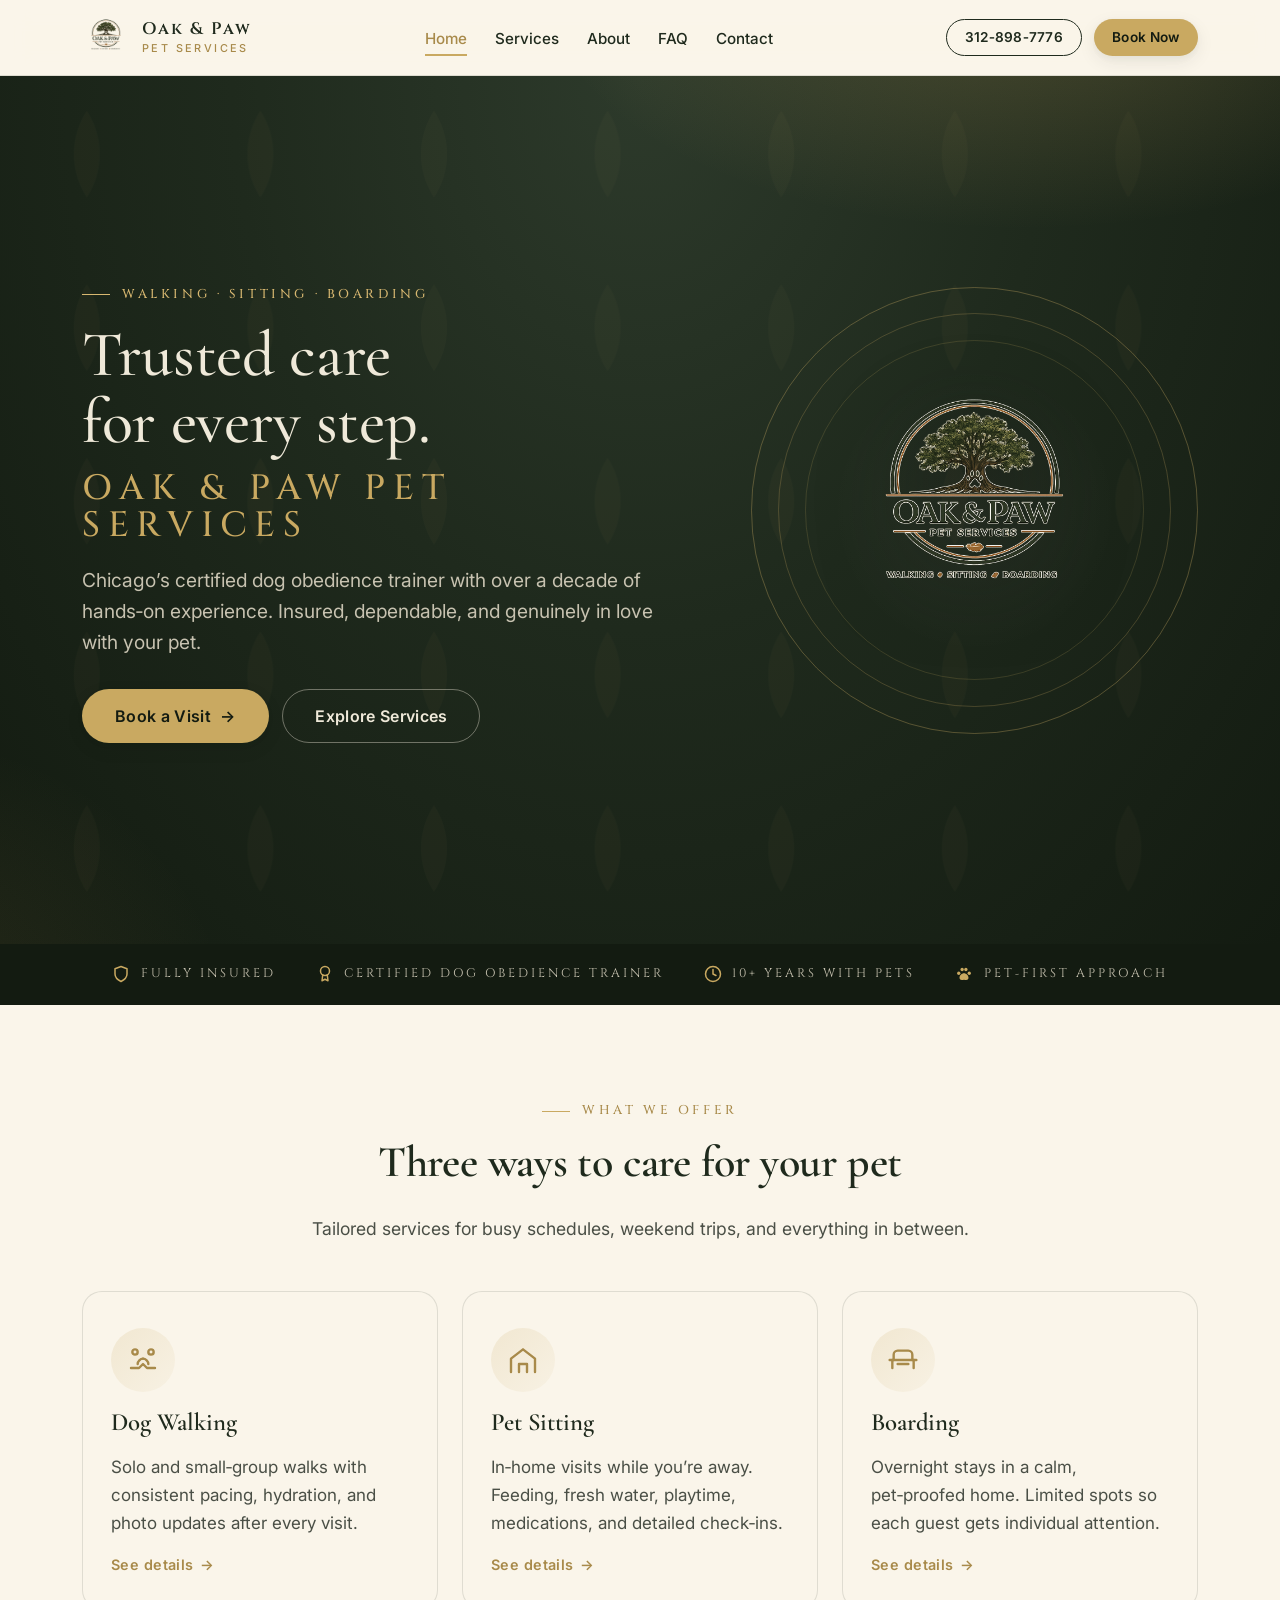
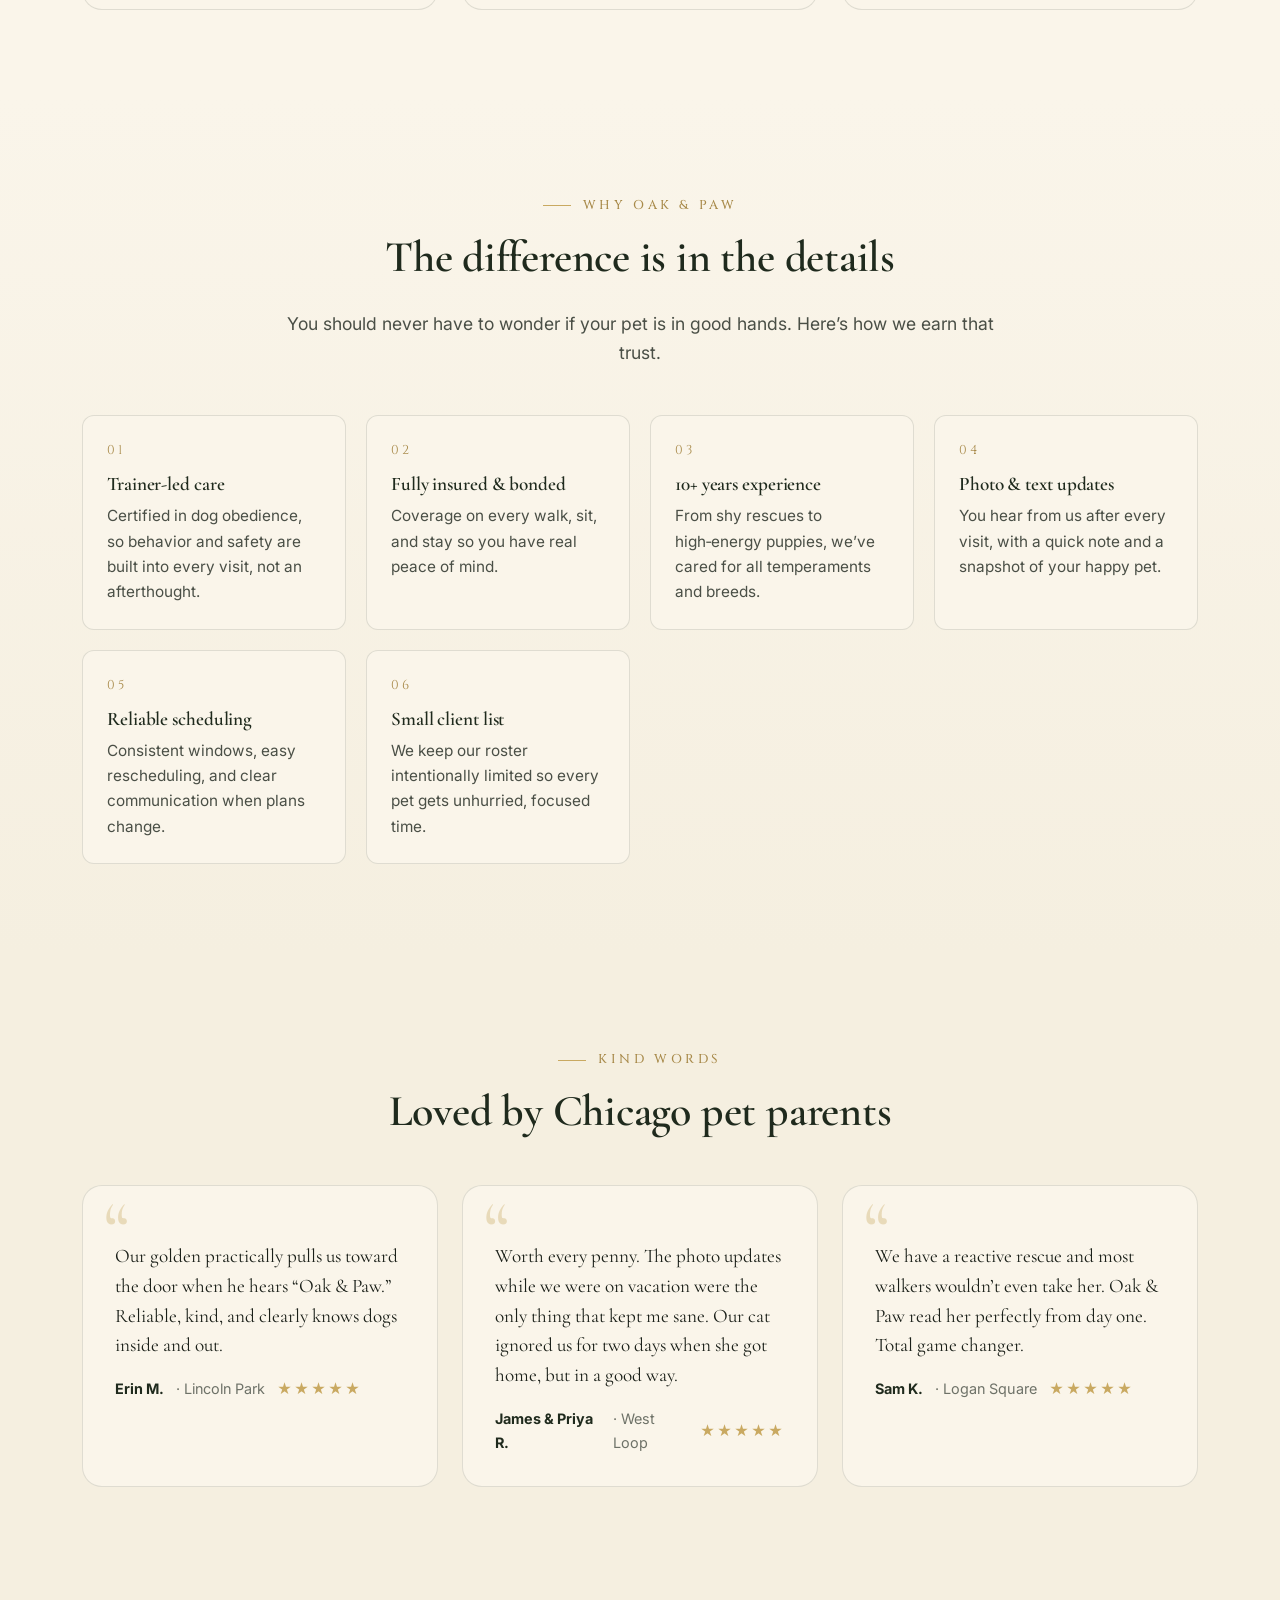
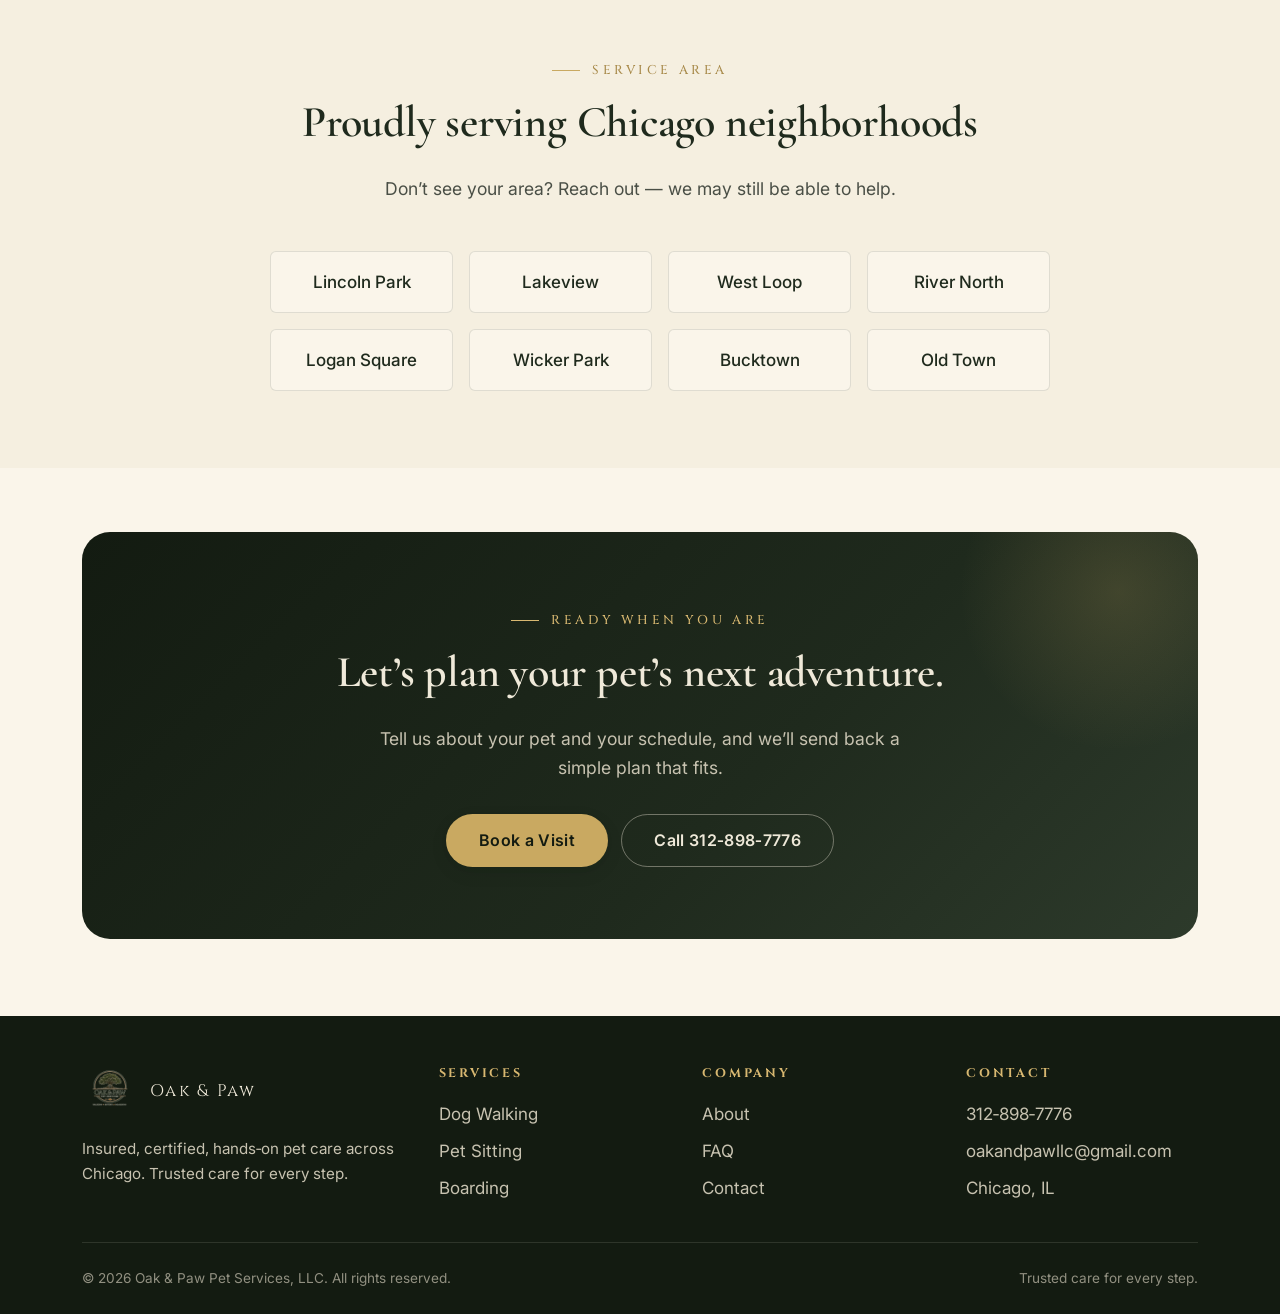
==== commit 5870893c: "Remove skip-to-content link from all pages Co-Authored-By: Claude Opus 4.7 <noreply@anthropic.com>" ====
--- a/index.html
+++ b/index.html
@@ -50,8 +50,6 @@
   </script>
 </head>
 <body>
-  <a class="skip-link" href="#main">Skip to content</a>
-
   <header class="site-header" id="top">
     <div class="container nav">
       <a class="nav-brand" href="/" aria-label="Oak and Paw Pet Services — home">
--- a/styles.css
+++ b/styles.css
@@ -66,16 +66,6 @@
 
 ::selection { background: var(--gold); color: var(--forest-deep); }
 
-/* Skip link */
-.skip-link {
-  position: absolute; top: -40px; left: 1rem;
-  background: var(--forest); color: var(--on-dark);
-  padding: .6rem 1rem; border-radius: var(--radius-sm);
-  text-decoration: none; z-index: 1000;
-  transition: top .15s var(--ease);
-}
-.skip-link:focus { top: 1rem; }
-
 /* Focus ring */
 :focus-visible {
   outline: 2px solid var(--gold);
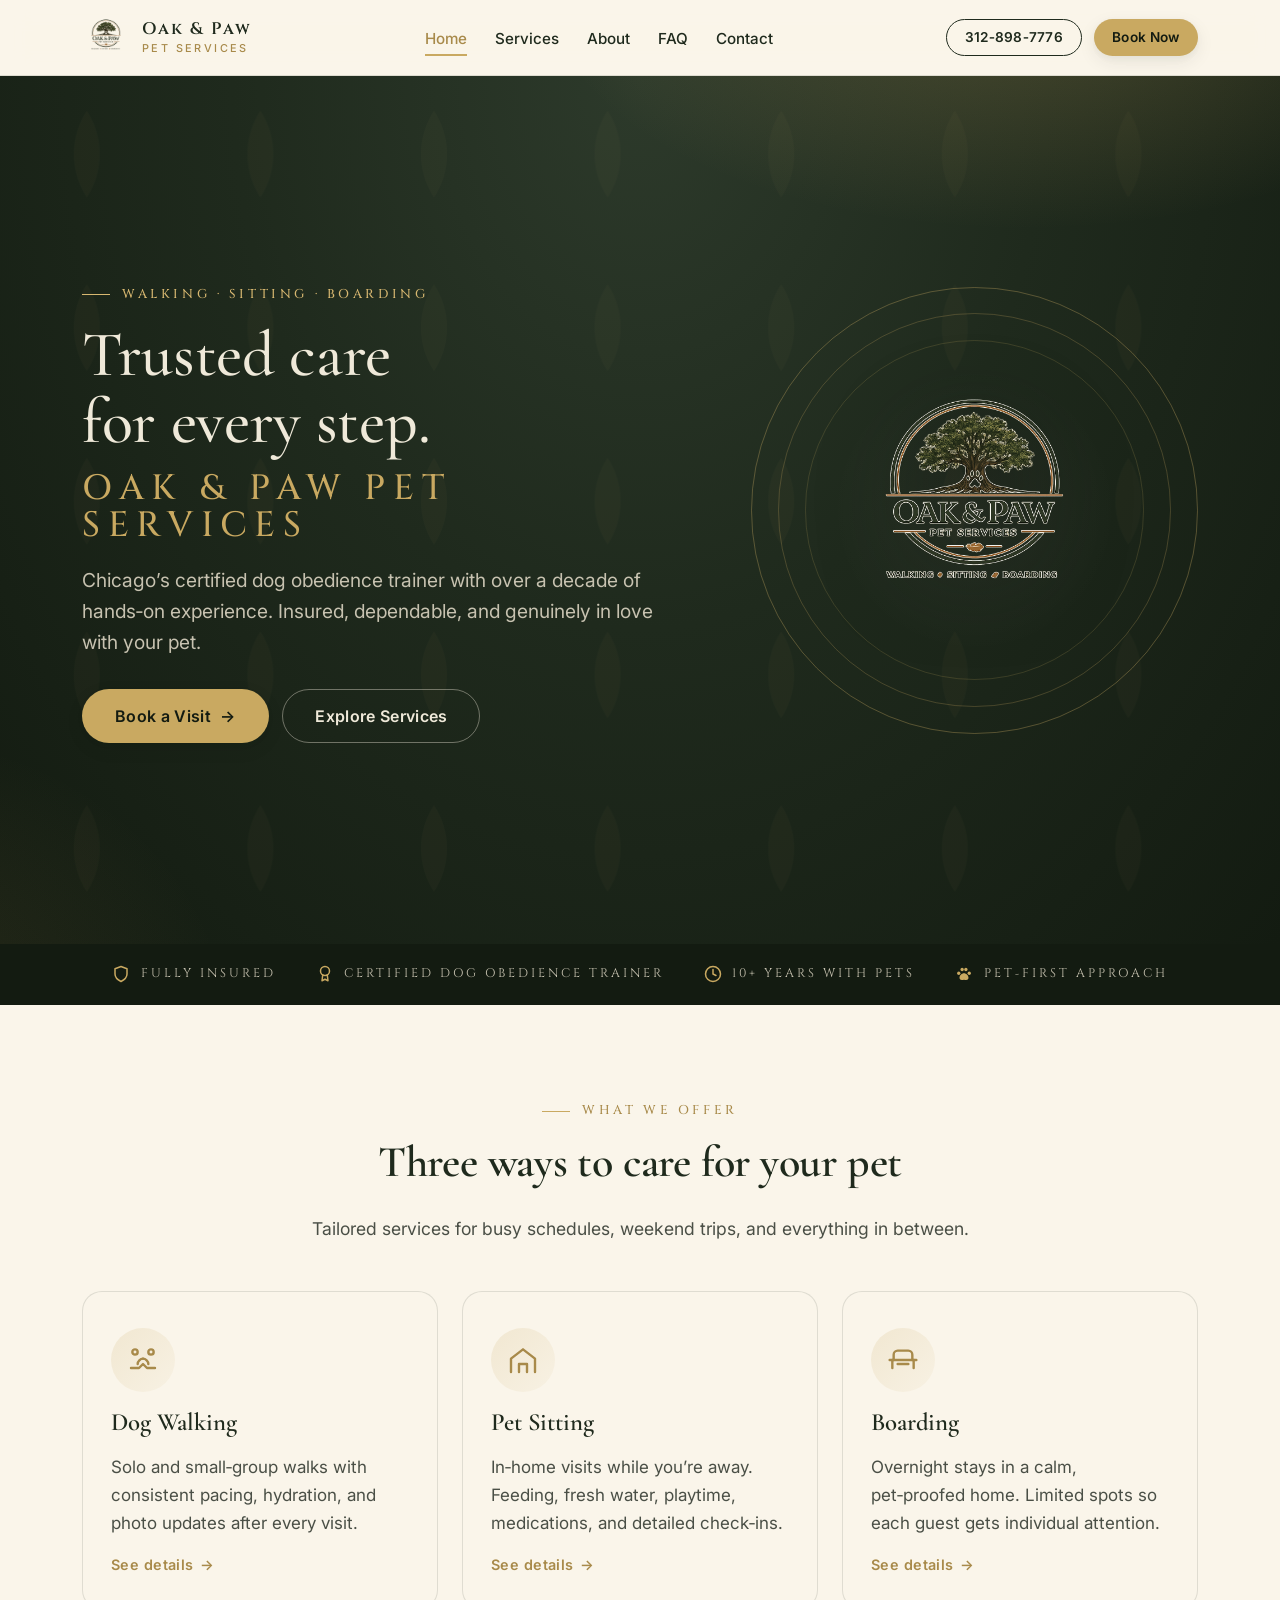
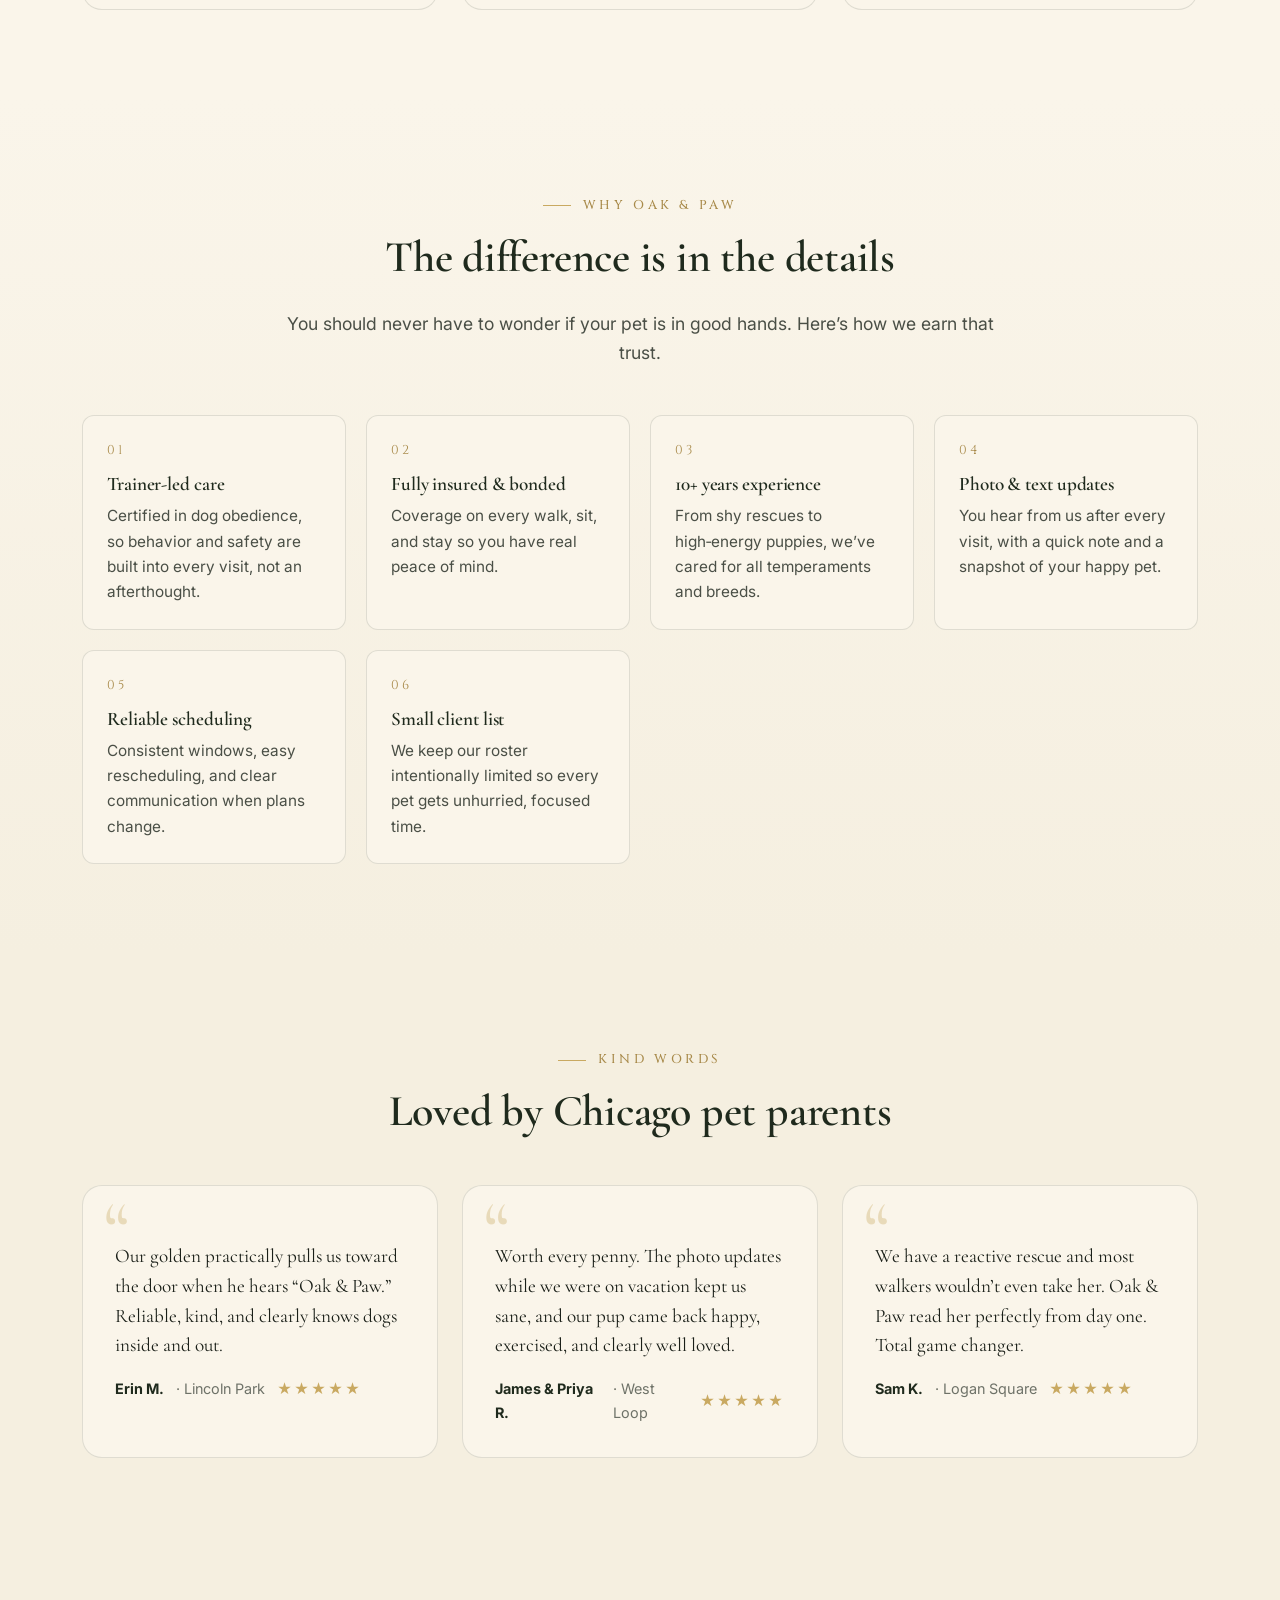
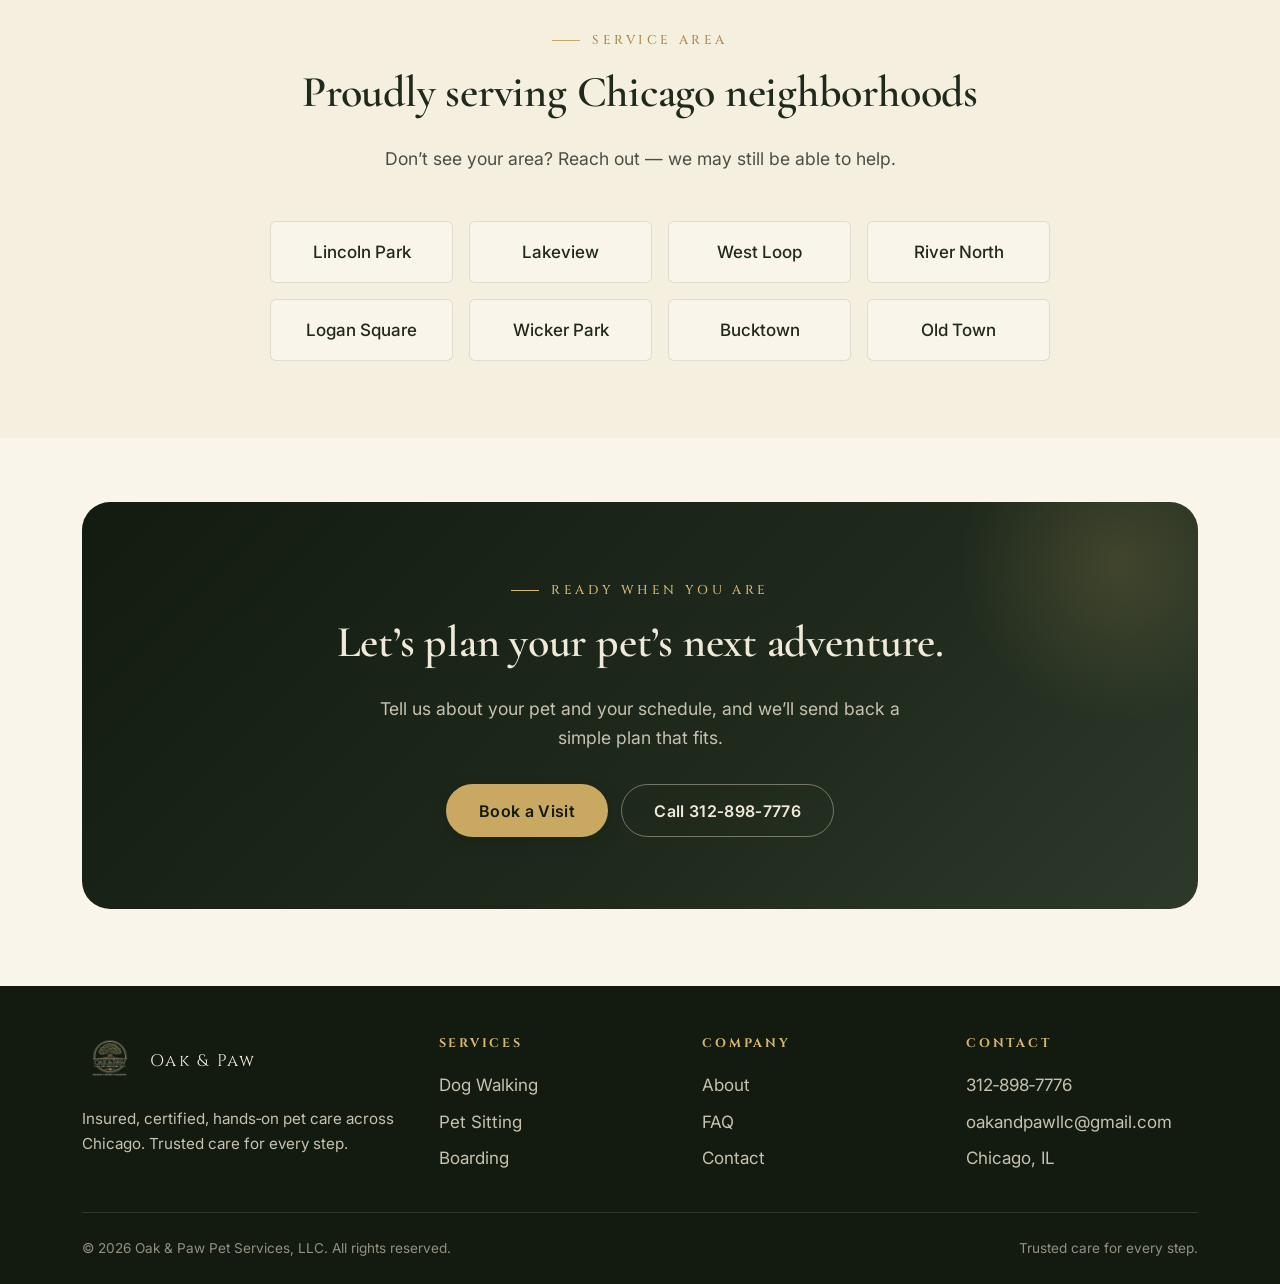
==== commit 02bdf91b: "Limit pet references to dogs only Remove cat/rabbit/reptile mentions, swap cat testimonial for a dog" ====
--- a/index.html
+++ b/index.html
@@ -223,7 +223,7 @@
             </div>
           </article>
           <article class="testimonial reveal">
-            <blockquote>Worth every penny. The photo updates while we were on vacation were the only thing that kept me sane. Our cat ignored us for two days when she got home, but in a good way.</blockquote>
+            <blockquote>Worth every penny. The photo updates while we were on vacation kept us sane, and our pup came back happy, exercised, and clearly well loved.</blockquote>
             <div class="who">
               <strong>James &amp; Priya R.</strong>
               <span class="muted">· West Loop</span>
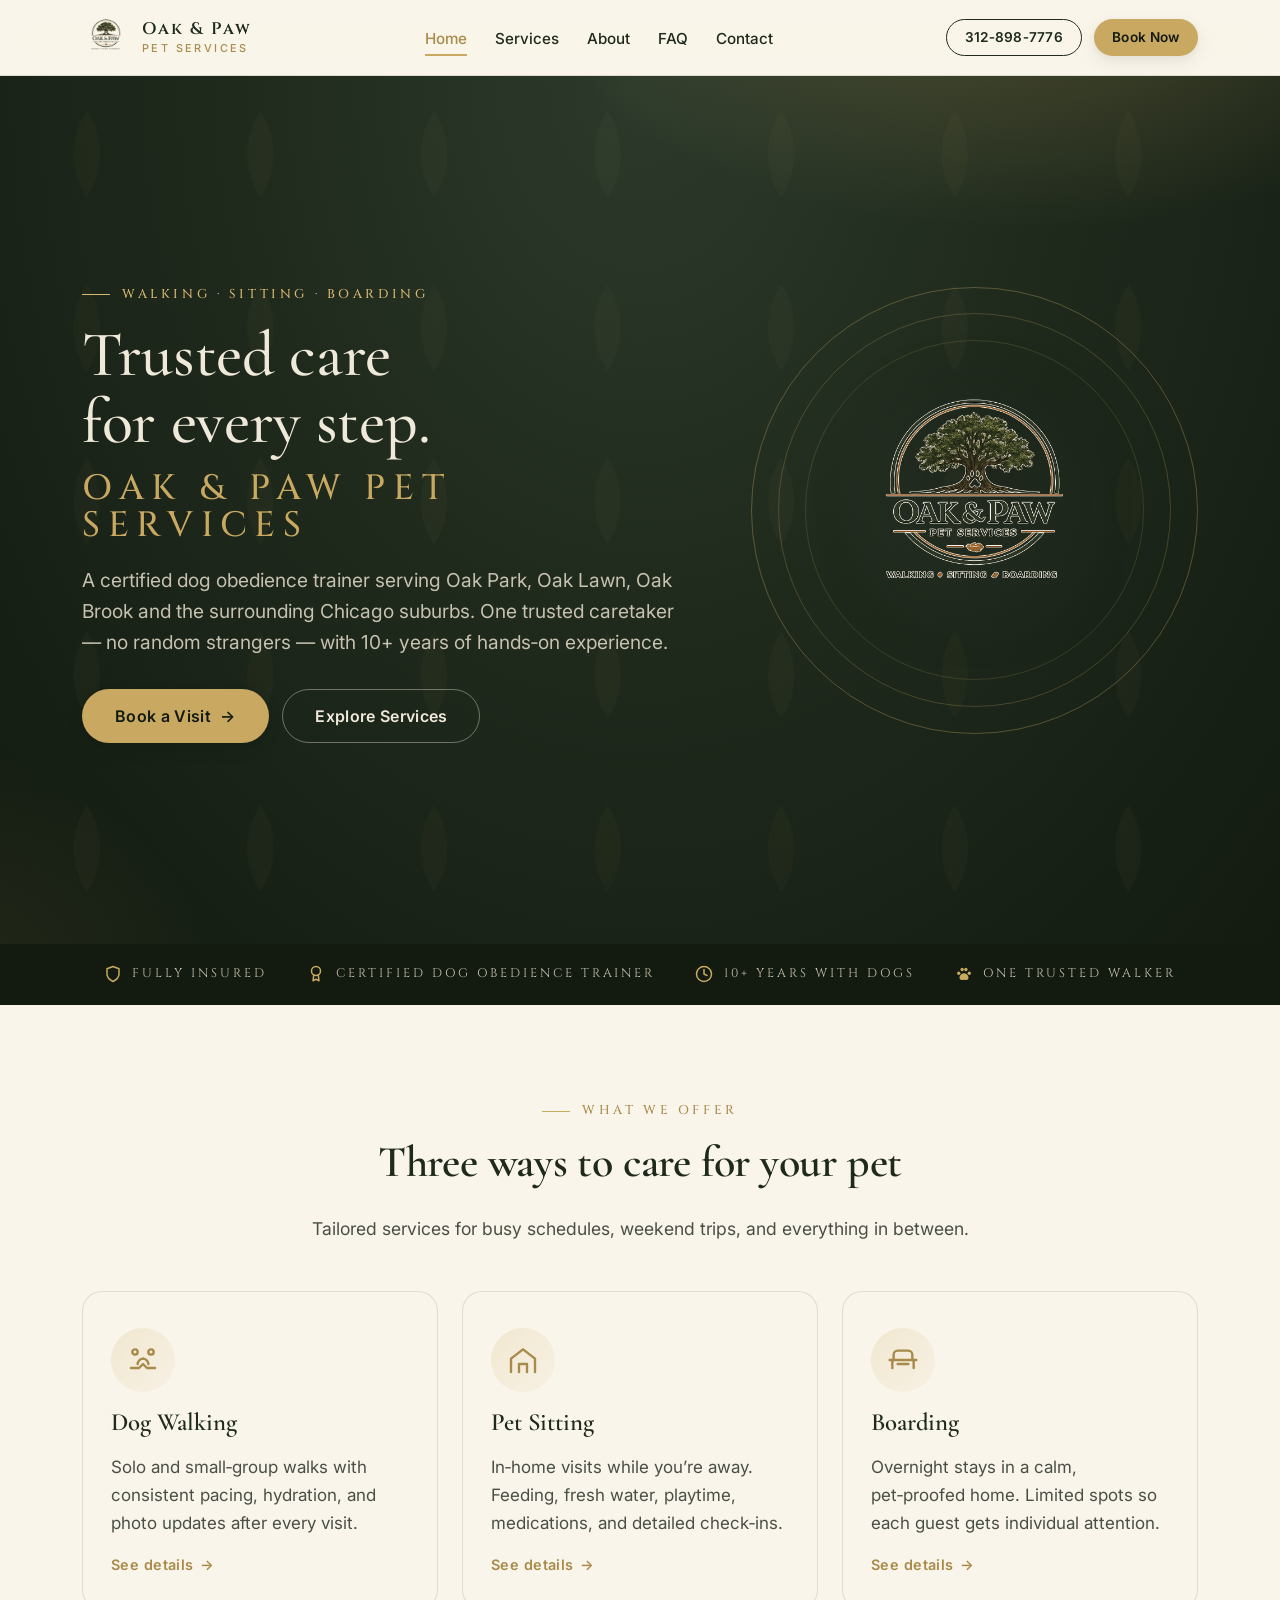
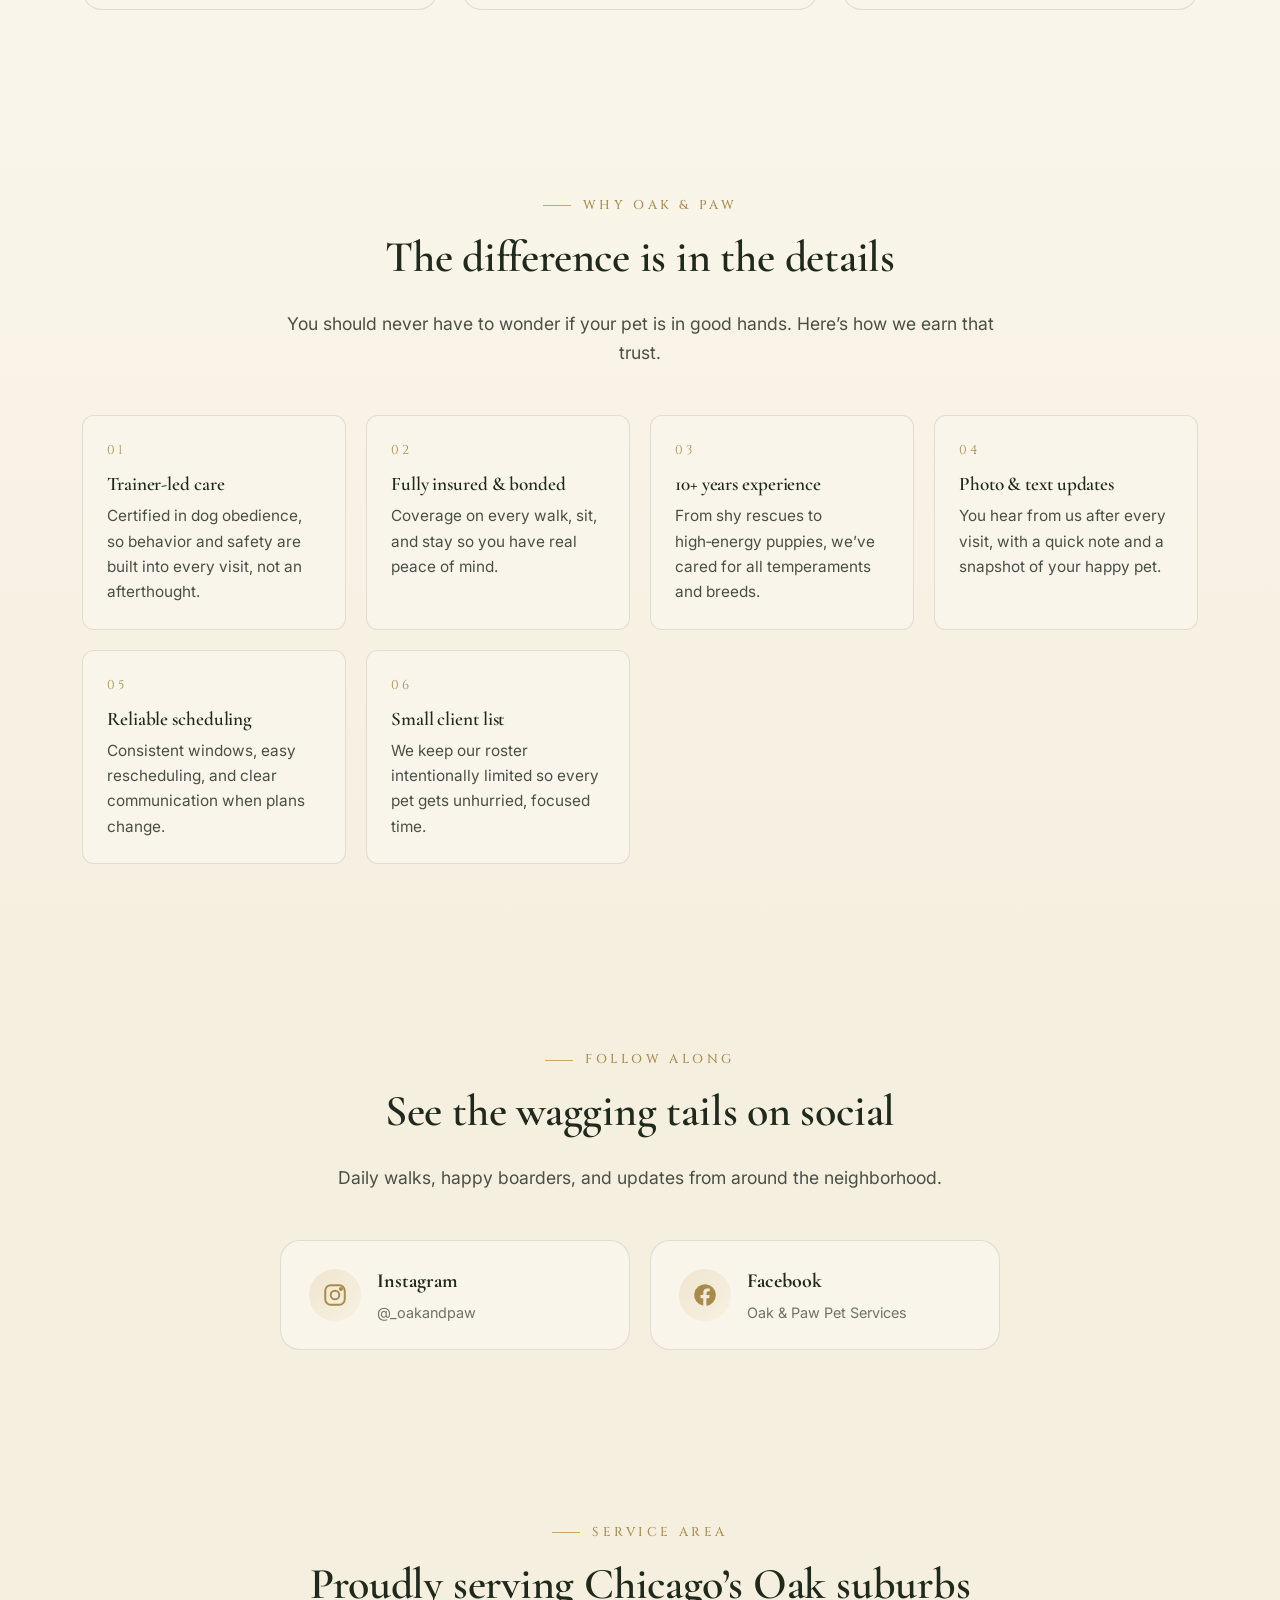
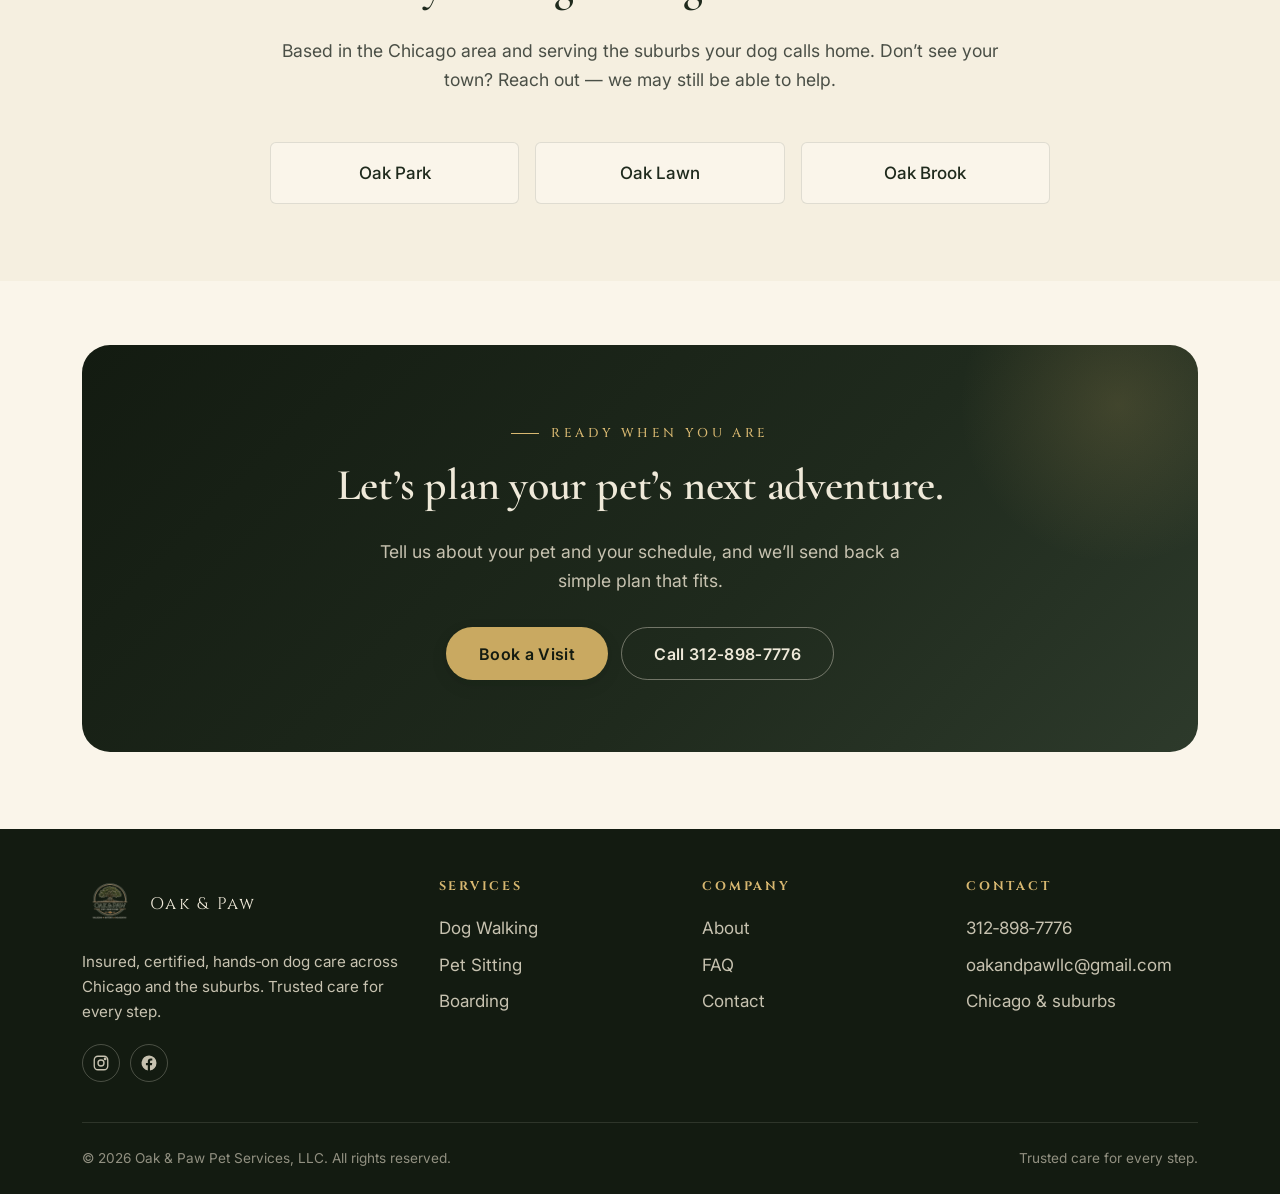
==== commit f742bc14: "Personalize site from Alexa's questionnaire answers - Domain → oaknpaw.com across canonical, OG, sit" ====
--- a/index.html
+++ b/index.html
@@ -5,15 +5,15 @@
   <meta name="viewport" content="width=device-width, initial-scale=1.0" />
   <meta name="theme-color" content="#FAF5EA" media="(prefers-color-scheme: light)" />
   <meta name="theme-color" content="#1F2A1D" media="(prefers-color-scheme: dark)" />
-  <title>Oak &amp; Paw Pet Services — Trusted Dog Walking, Sitting &amp; Boarding in Chicago</title>
-  <meta name="description" content="Insured, certified pet care in Chicago. Dog walking, pet sitting, and boarding from a trainer with 10+ years of experience. Trusted care for every step." />
-  <link rel="canonical" href="https://oakandpawpets.com/" />
+  <title>Oak &amp; Paw Pet Services — Dog Walking, Sitting &amp; Boarding | Oak Park · Oak Lawn · Oak Brook</title>
+  <meta name="description" content="Insured, certified dog care serving Oak Park, Oak Lawn, Oak Brook and the Chicago suburbs. Dog walking, sitting, and boarding from a certified trainer with 10+ years of experience." />
+  <link rel="canonical" href="https://oaknpaw.com/" />
 
   <meta property="og:type" content="website" />
-  <meta property="og:title" content="Oak &amp; Paw Pet Services — Trusted Dog Walking, Sitting &amp; Boarding" />
-  <meta property="og:description" content="Insured, certified pet care in Chicago. Dog walking, pet sitting, and boarding from a trainer with 10+ years of experience." />
-  <meta property="og:url" content="https://oakandpawpets.com/" />
-  <meta property="og:image" content="https://oakandpawpets.com/images/logo.png" />
+  <meta property="og:title" content="Oak &amp; Paw Pet Services — Dog Walking, Sitting &amp; Boarding" />
+  <meta property="og:description" content="Insured, certified dog care in Oak Park, Oak Lawn, Oak Brook, and the Chicago suburbs. One trusted caretaker with 10+ years of experience." />
+  <meta property="og:url" content="https://oaknpaw.com/" />
+  <meta property="og:image" content="https://oaknpaw.com/images/logo.png" />
   <meta name="twitter:card" content="summary_large_image" />
 
   <link rel="icon" type="image/png" href="/images/logo.png" />
@@ -29,17 +29,21 @@
   {
     "@context": "https://schema.org",
     "@type": "LocalBusiness",
-    "@id": "https://oakandpawpets.com/#business",
+    "@id": "https://oaknpaw.com/#business",
     "name": "Oak & Paw Pet Services",
-    "image": "https://oakandpawpets.com/images/logo.png",
-    "logo": "https://oakandpawpets.com/images/logo.png",
-    "url": "https://oakandpawpets.com/",
+    "image": "https://oaknpaw.com/images/logo.png",
+    "logo": "https://oaknpaw.com/images/logo.png",
+    "url": "https://oaknpaw.com/",
     "telephone": "+1-312-898-7776",
     "email": "oakandpawllc@gmail.com",
     "priceRange": "$$",
-    "description": "Insured, certified pet care in Chicago. Dog walking, pet sitting, and boarding with 10+ years of experience.",
+    "description": "Insured, certified dog care in Oak Park, Oak Lawn, Oak Brook, and the Chicago suburbs. Dog walking, sitting, and boarding with 10+ years of experience.",
     "address": { "@type": "PostalAddress", "addressLocality": "Chicago", "addressRegion": "IL", "addressCountry": "US" },
-    "areaServed": { "@type": "City", "name": "Chicago" },
+    "areaServed": [
+      { "@type": "City", "name": "Oak Park, IL" },
+      { "@type": "City", "name": "Oak Lawn, IL" },
+      { "@type": "City", "name": "Oak Brook, IL" }
+    ],
     "slogan": "Trusted care for every step.",
     "makesOffer": [
       { "@type": "Offer", "itemOffered": { "@type": "Service", "name": "Dog Walking" } },
@@ -85,7 +89,7 @@
             Trusted care<br/>for every step.
             <span class="accent">Oak &amp; Paw Pet Services</span>
           </h1>
-          <p class="lead">Chicago’s certified dog obedience trainer with over a decade of hands‑on experience. Insured, dependable, and genuinely in love with your pet.</p>
+          <p class="lead">A certified dog obedience trainer serving Oak Park, Oak Lawn, Oak Brook and the surrounding Chicago suburbs. One trusted caretaker — no random strangers — with 10+ years of hands‑on experience.</p>
           <div class="hero-actions">
             <a class="btn btn-primary btn-lg" href="contact.html#book">Book a Visit <span class="btn-arrow" aria-hidden="true">→</span></a>
             <a class="btn btn-ghost-light btn-lg" href="services.html">Explore Services</a>
@@ -116,11 +120,11 @@
           </li>
           <li>
             <svg viewBox="0 0 24 24" fill="none" stroke="currentColor" stroke-width="2" stroke-linecap="round" stroke-linejoin="round" aria-hidden="true"><circle cx="12" cy="12" r="10"/><polyline points="12 6 12 12 16 14"/></svg>
-            10+ Years With Pets
+            10+ Years With Dogs
           </li>
           <li>
             <svg viewBox="0 0 24 24" fill="currentColor" aria-hidden="true"><circle cx="5" cy="11" r="2.2"/><circle cx="9.5" cy="6" r="2.2"/><circle cx="14.5" cy="6" r="2.2"/><circle cx="19" cy="11" r="2.2"/><path d="M12 11c-3 0-6 3-6 6 0 2 1.5 3 3 3 1 0 2-.5 3-.5s2 .5 3 .5c1.5 0 3-1 3-3 0-3-3-6-6-6z"/></svg>
-            Pet‑first Approach
+            One Trusted Walker
           </li>
         </ul>
       </div>
@@ -206,38 +210,33 @@
       </div>
     </section>
 
-    <!-- TESTIMONIALS -->
-    <section class="testimonials" aria-labelledby="reviews-title">
+    <!-- FOLLOW / SOCIAL -->
+    <section class="testimonials" aria-labelledby="follow-title">
       <div class="container">
         <div class="section-head reveal">
-          <span class="eyebrow">Kind words</span>
-          <h2 id="reviews-title">Loved by Chicago pet parents</h2>
-        </div>
-        <div class="testimonial-grid">
-          <article class="testimonial reveal">
-            <blockquote>Our golden practically pulls us toward the door when he hears “Oak &amp; Paw.” Reliable, kind, and clearly knows dogs inside and out.</blockquote>
-            <div class="who">
-              <strong>Erin M.</strong>
-              <span class="muted">· Lincoln Park</span>
-              <span class="stars" aria-label="5 out of 5 stars">★★★★★</span>
-            </div>
-          </article>
-          <article class="testimonial reveal">
-            <blockquote>Worth every penny. The photo updates while we were on vacation kept us sane, and our pup came back happy, exercised, and clearly well loved.</blockquote>
-            <div class="who">
-              <strong>James &amp; Priya R.</strong>
-              <span class="muted">· West Loop</span>
-              <span class="stars" aria-label="5 out of 5 stars">★★★★★</span>
-            </div>
-          </article>
-          <article class="testimonial reveal">
-            <blockquote>We have a reactive rescue and most walkers wouldn’t even take her. Oak &amp; Paw read her perfectly from day one. Total game changer.</blockquote>
-            <div class="who">
-              <strong>Sam K.</strong>
-              <span class="muted">· Logan Square</span>
-              <span class="stars" aria-label="5 out of 5 stars">★★★★★</span>
-            </div>
-          </article>
+          <span class="eyebrow">Follow along</span>
+          <h2 id="follow-title">See the wagging tails on social</h2>
+          <p>Daily walks, happy boarders, and updates from around the neighborhood.</p>
+        </div>
+        <div class="social-cta reveal">
+          <a class="social-card" href="https://instagram.com/_oakandpaw" target="_blank" rel="noopener">
+            <span class="social-icon">
+              <svg viewBox="0 0 24 24" fill="none" stroke="currentColor" stroke-width="1.8" stroke-linecap="round" stroke-linejoin="round" aria-hidden="true"><rect x="3" y="3" width="18" height="18" rx="5"/><circle cx="12" cy="12" r="4"/><circle cx="17.5" cy="6.5" r="1" fill="currentColor"/></svg>
+            </span>
+            <div>
+              <strong>Instagram</strong>
+              <span>@_oakandpaw</span>
+            </div>
+          </a>
+          <a class="social-card" href="https://www.facebook.com/share/1EboSwb1is/?mibextid=wwXIfr" target="_blank" rel="noopener">
+            <span class="social-icon">
+              <svg viewBox="0 0 24 24" fill="currentColor" aria-hidden="true"><path d="M22 12a10 10 0 1 0-11.6 9.9v-7H7.9V12h2.5V9.8c0-2.5 1.5-3.9 3.8-3.9 1.1 0 2.2.2 2.2.2v2.5h-1.3c-1.3 0-1.7.8-1.7 1.6V12h2.9l-.5 2.9h-2.5v7A10 10 0 0 0 22 12z"/></svg>
+            </span>
+            <div>
+              <strong>Facebook</strong>
+              <span>Oak &amp; Paw Pet Services</span>
+            </div>
+          </a>
         </div>
       </div>
     </section>
@@ -247,18 +246,13 @@
       <div class="container">
         <div class="section-head reveal">
           <span class="eyebrow">Service area</span>
-          <h2 id="area-title">Proudly serving Chicago neighborhoods</h2>
-          <p>Don’t see your area? Reach out — we may still be able to help.</p>
+          <h2 id="area-title">Proudly serving Chicago’s Oak suburbs</h2>
+          <p>Based in the Chicago area and serving the suburbs your dog calls home. Don’t see your town? Reach out — we may still be able to help.</p>
         </div>
         <ul class="area-grid reveal" role="list">
-          <li>Lincoln Park</li>
-          <li>Lakeview</li>
-          <li>West Loop</li>
-          <li>River North</li>
-          <li>Logan Square</li>
-          <li>Wicker Park</li>
-          <li>Bucktown</li>
-          <li>Old Town</li>
+          <li>Oak Park</li>
+          <li>Oak Lawn</li>
+          <li>Oak Brook</li>
         </ul>
       </div>
     </section>
@@ -285,7 +279,15 @@
             <img src="images/logo.png" alt="" width="56" height="56" />
             <span class="name">Oak &amp; Paw</span>
           </div>
-          <p class="footer-tagline">Insured, certified, hands‑on pet care across Chicago. Trusted care for every step.</p>
+          <p class="footer-tagline">Insured, certified, hands‑on dog care across Chicago and the suburbs. Trusted care for every step.</p>
+          <div class="footer-social">
+            <a href="https://instagram.com/_oakandpaw" aria-label="Instagram" target="_blank" rel="noopener">
+              <svg viewBox="0 0 24 24" fill="none" stroke="currentColor" stroke-width="1.8" stroke-linecap="round" stroke-linejoin="round" aria-hidden="true"><rect x="3" y="3" width="18" height="18" rx="5"/><circle cx="12" cy="12" r="4"/><circle cx="17.5" cy="6.5" r="1" fill="currentColor"/></svg>
+            </a>
+            <a href="https://www.facebook.com/share/1EboSwb1is/?mibextid=wwXIfr" aria-label="Facebook" target="_blank" rel="noopener">
+              <svg viewBox="0 0 24 24" fill="currentColor" aria-hidden="true"><path d="M22 12a10 10 0 1 0-11.6 9.9v-7H7.9V12h2.5V9.8c0-2.5 1.5-3.9 3.8-3.9 1.1 0 2.2.2 2.2.2v2.5h-1.3c-1.3 0-1.7.8-1.7 1.6V12h2.9l-.5 2.9h-2.5v7A10 10 0 0 0 22 12z"/></svg>
+            </a>
+          </div>
         </div>
         <div class="footer-col">
           <h5>Services</h5>
@@ -308,7 +310,7 @@
           <ul>
             <li><a href="tel:+13128987776">312‑898‑7776</a></li>
             <li><a href="mailto:oakandpawllc@gmail.com">oakandpawllc@gmail.com</a></li>
-            <li>Chicago, IL</li>
+            <li>Chicago &amp; suburbs</li>
           </ul>
         </div>
       </div>
--- a/styles.css
+++ b/styles.css
@@ -575,6 +575,49 @@
 .testimonial .who strong { color: var(--forest); font-family: var(--ff-body); }
 .testimonial .who .stars { color: var(--gold); letter-spacing: 2px; }
 
+/* Social CTA (replaces testimonials when real ones aren't ready) */
+.social-cta {
+  display: grid; gap: 1.25rem;
+  grid-template-columns: repeat(auto-fit, minmax(260px, 1fr));
+  max-width: 720px; margin: 0 auto;
+}
+.social-card {
+  display: flex; align-items: center; gap: 1rem;
+  padding: 1.5rem 1.75rem;
+  background: var(--ivory);
+  border: 1px solid var(--line);
+  border-radius: var(--radius-lg);
+  text-decoration: none;
+  color: inherit;
+  transition: transform .25s var(--ease-out), box-shadow .25s var(--ease-out), border-color .25s var(--ease-out);
+}
+.social-card:hover {
+  transform: translateY(-3px);
+  box-shadow: var(--shadow-md);
+  border-color: var(--gold);
+  color: inherit;
+}
+.social-card .social-icon {
+  width: 52px; height: 52px; flex: none;
+  display: grid; place-items: center;
+  background: linear-gradient(135deg, rgba(201,169,97,.2), rgba(201,169,97,.06));
+  border-radius: 50%;
+  color: var(--gold-deep);
+}
+.social-card .social-icon svg { width: 26px; height: 26px; }
+.social-card strong {
+  display: block;
+  font-family: var(--ff-serif);
+  font-size: 1.25rem;
+  color: var(--forest);
+  margin-bottom: .15rem;
+}
+.social-card span {
+  display: block;
+  font-size: .9rem;
+  color: var(--muted);
+}
+
 /* CTA banner ------------------------------------------------------------- */
 .cta-banner {
   background: linear-gradient(135deg, var(--forest-deep), var(--forest) 60%, var(--forest-soft));
@@ -827,6 +870,25 @@
 }
 .footer-tagline { margin-top: 1rem; max-width: 320px; font-size: .95rem; }
 
+.footer-social {
+  display: flex; gap: .65rem; margin-top: 1.25rem;
+}
+.footer-social a {
+  width: 38px; height: 38px;
+  display: grid; place-items: center;
+  border: 1px solid rgba(239, 233, 217, .25);
+  border-radius: 50%;
+  color: var(--on-dark-soft);
+  transition: color .2s var(--ease), border-color .2s var(--ease), background .2s var(--ease), transform .2s var(--ease);
+}
+.footer-social a:hover {
+  color: var(--forest-deep);
+  background: var(--gold);
+  border-color: var(--gold);
+  transform: translateY(-2px);
+}
+.footer-social svg { width: 18px; height: 18px; }
+
 .footer-col h5 {
   font-family: var(--ff-display);
   font-size: .78rem; letter-spacing: .22em; text-transform: uppercase;
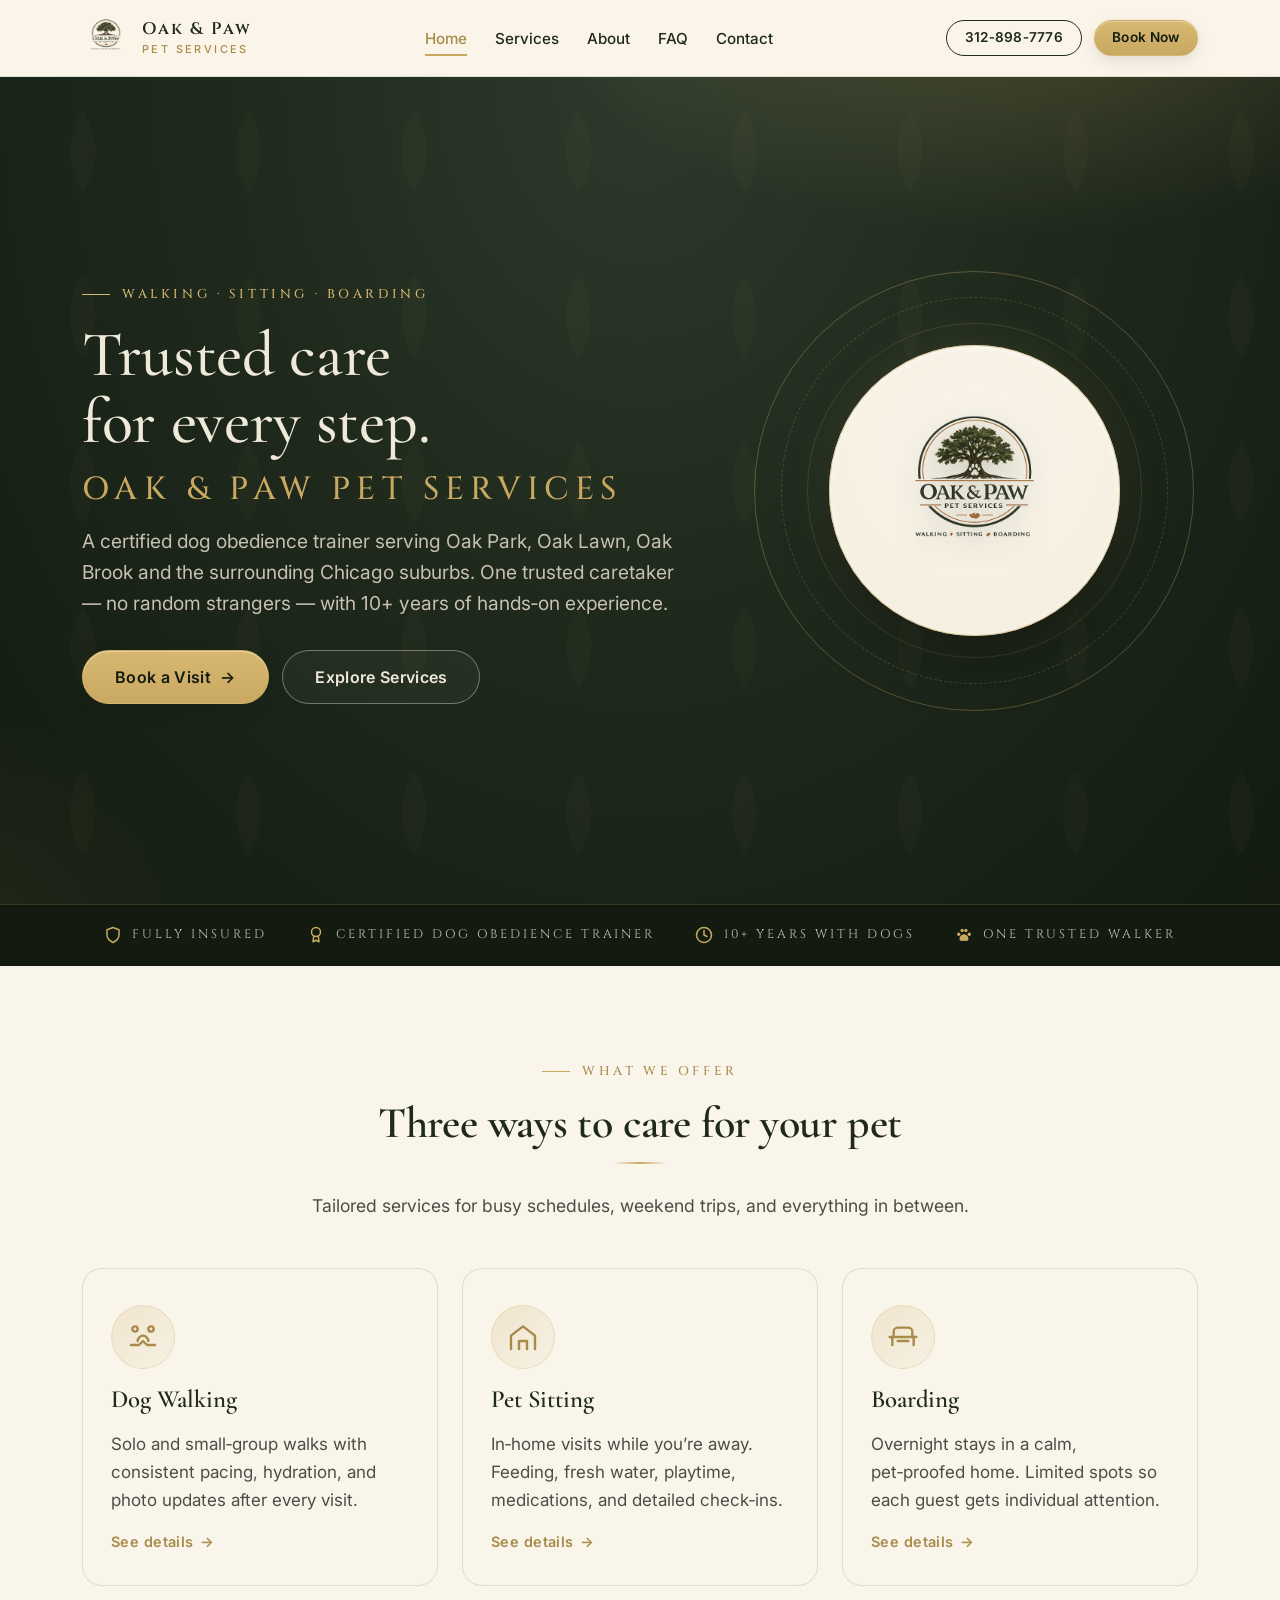
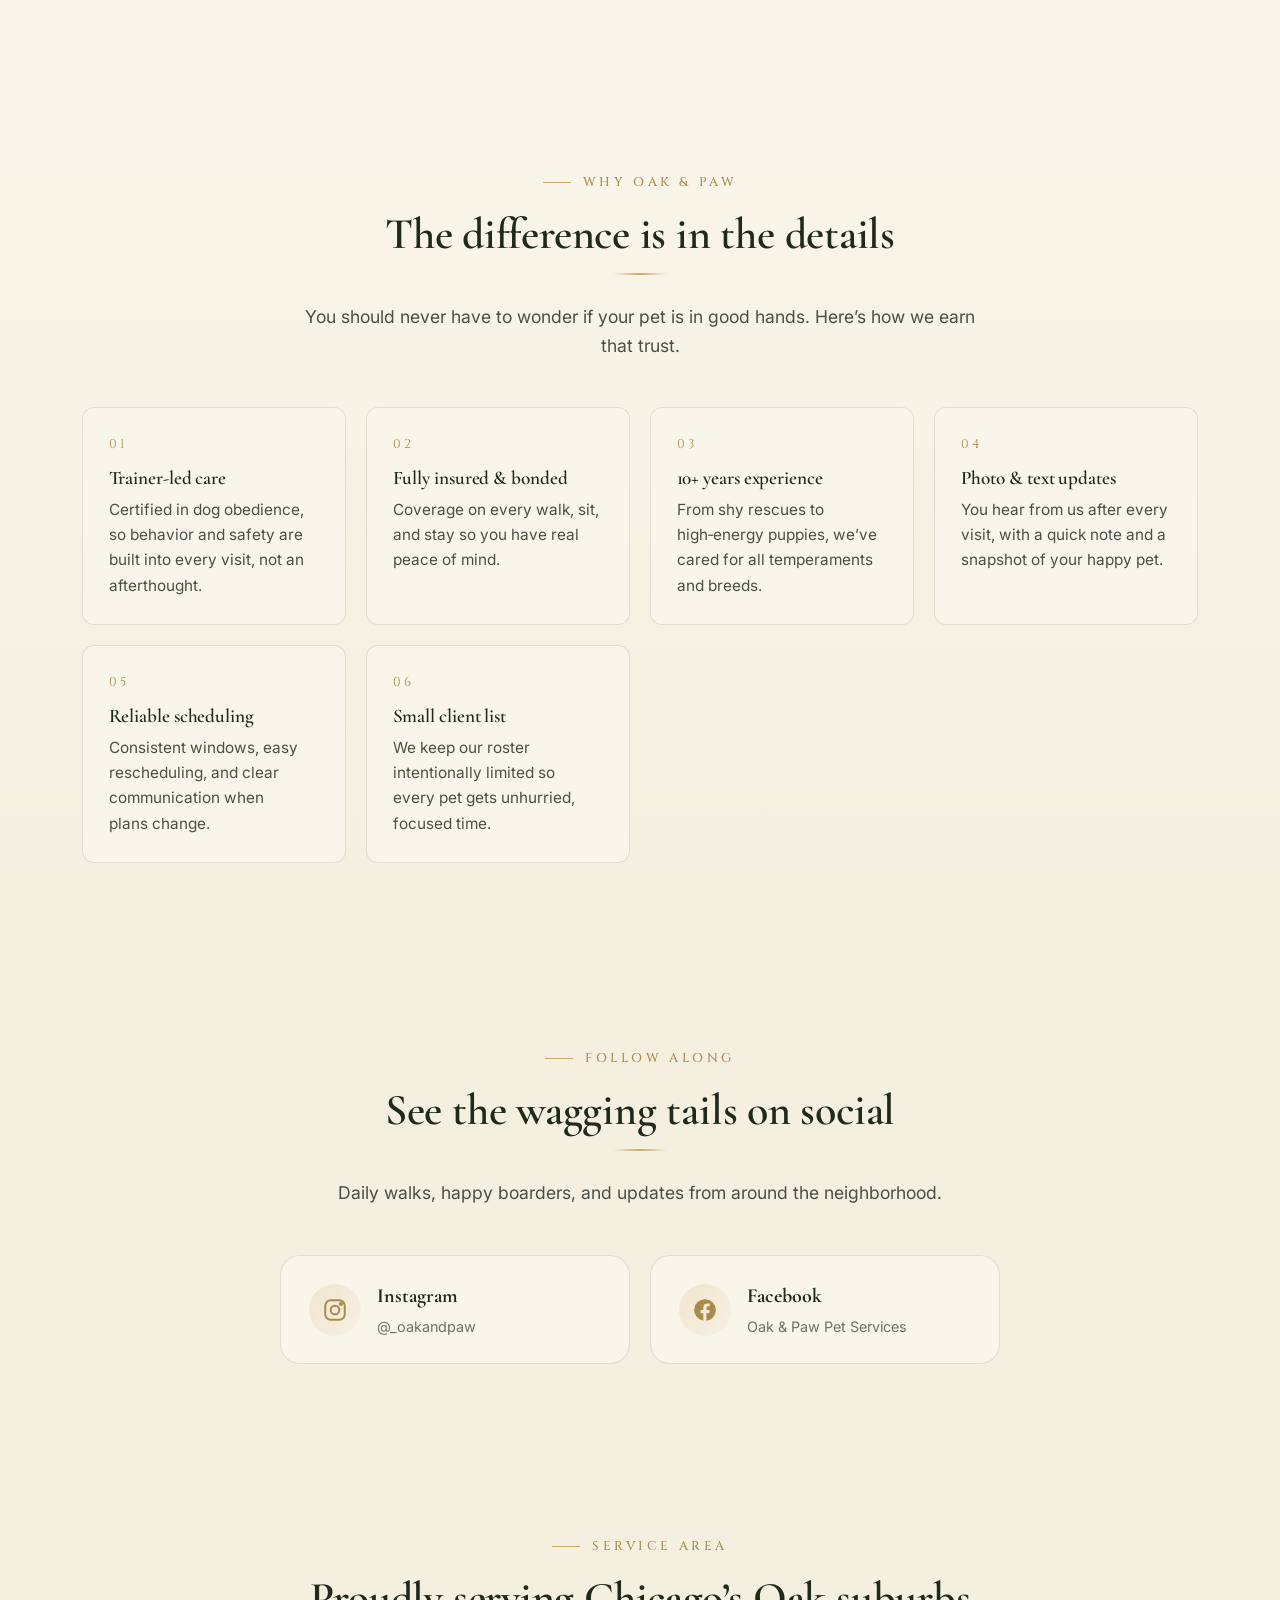
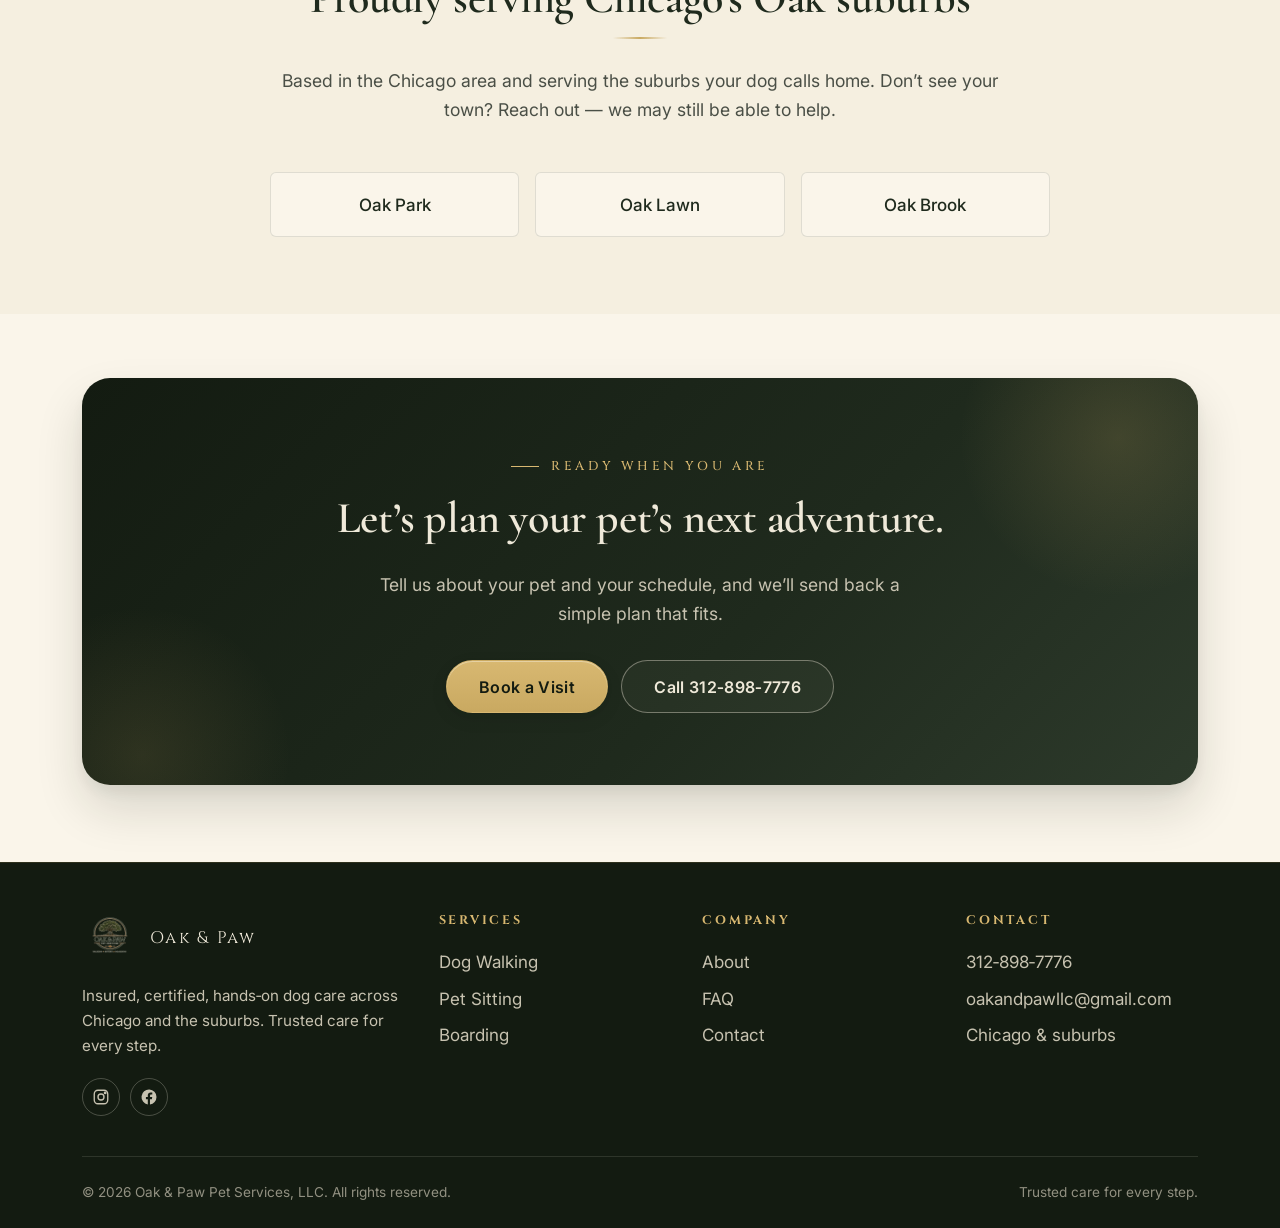
==== commit 8668d9d4: "Polish UI, fix reveal/scroll bugs, improve responsiveness - Fix no-JS bug where scroll-reveal sectio" ====
--- a/index.html
+++ b/index.html
@@ -2,6 +2,7 @@
 <html lang="en">
 <head>
   <meta charset="UTF-8" />
+  <script>document.documentElement.classList.add('js');</script>
   <meta name="viewport" content="width=device-width, initial-scale=1.0" />
   <meta name="theme-color" content="#FAF5EA" media="(prefers-color-scheme: light)" />
   <meta name="theme-color" content="#1F2A1D" media="(prefers-color-scheme: dark)" />
--- a/styles.css
+++ b/styles.css
@@ -24,6 +24,7 @@
   --shadow-sm:  0 1px 2px rgba(19, 27, 17, 0.06), 0 1px 3px rgba(19, 27, 17, 0.04);
   --shadow-md:  0 6px 18px rgba(19, 27, 17, 0.08), 0 2px 6px rgba(19, 27, 17, 0.04);
   --shadow-lg:  0 24px 48px rgba(19, 27, 17, 0.14), 0 8px 16px rgba(19, 27, 17, 0.06);
+  --shadow-xl:  0 40px 80px -24px rgba(19, 27, 17, 0.28), 0 16px 32px -16px rgba(19, 27, 17, 0.12);
 
   --radius-sm:  6px;
   --radius:     12px;
@@ -32,6 +33,7 @@
 
   --container:  1180px;
   --gutter:     clamp(1rem, 3vw, 2rem);
+  --header-h:   76px;
 
   --ff-display: "Cinzel", "Trajan Pro", "Cormorant Garamond", "Times New Roman", serif;
   --ff-serif:   "Cormorant Garamond", "Iowan Old Style", "Apple Garamond", Georgia, serif;
@@ -43,7 +45,12 @@
 
 /* Reset / base ----------------------------------------------------------- */
 *, *::before, *::after { box-sizing: border-box; }
-html { -webkit-text-size-adjust: 100%; text-size-adjust: 100%; scroll-behavior: smooth; }
+html {
+  -webkit-text-size-adjust: 100%;
+  text-size-adjust: 100%;
+  scroll-behavior: smooth;
+  scroll-padding-top: calc(var(--header-h) + 18px);   /* keep anchors clear of the sticky header */
+}
 @media (prefers-reduced-motion: reduce) { html { scroll-behavior: auto; } }
 
 body {
@@ -56,7 +63,9 @@
   -webkit-font-smoothing: antialiased;
   -moz-osx-font-smoothing: grayscale;
   text-rendering: optimizeLegibility;
-}
+  overflow-x: hidden;            /* guard against any decorative overflow */
+}
+body.nav-open { overflow: hidden; }   /* lock scroll while the mobile menu is open */
 
 img, svg, video { display: block; max-width: 100%; height: auto; }
 a { color: var(--forest); text-decoration-color: rgba(31,42,29,.25); text-underline-offset: 3px; transition: color .2s var(--ease), text-decoration-color .2s var(--ease); }
@@ -65,6 +74,8 @@
 button { font: inherit; cursor: pointer; }
 
 ::selection { background: var(--gold); color: var(--forest-deep); }
+
+input, select, textarea { accent-color: var(--gold); }
 
 /* Focus ring */
 :focus-visible {
@@ -74,7 +85,15 @@
 }
 
 /* Typography ------------------------------------------------------------- */
-h1, h2, h3, h4 { font-family: var(--ff-serif); font-weight: 600; color: var(--forest); line-height: 1.15; letter-spacing: -.005em; margin: 0 0 .6em; }
+h1, h2, h3, h4 {
+  font-family: var(--ff-serif);
+  font-weight: 600;
+  color: var(--forest);
+  line-height: 1.15;
+  letter-spacing: -.005em;
+  margin: 0 0 .6em;
+  text-wrap: balance;            /* tidy, even line breaks on headings */
+}
 h1 { font-size: clamp(2.4rem, 5.4vw, 4rem); }
 h2 { font-size: clamp(1.9rem, 3.6vw, 2.75rem); }
 h3 { font-size: clamp(1.25rem, 2vw, 1.55rem); }
@@ -101,7 +120,7 @@
 }
 
 p { margin: 0 0 1rem; }
-p.lead { font-size: 1.2rem; color: var(--ink-soft); max-width: 60ch; line-height: 1.6; }
+p.lead { font-size: 1.2rem; color: var(--ink-soft); max-width: 60ch; line-height: 1.6; text-wrap: pretty; }
 
 .display {
   font-family: var(--ff-display);
@@ -122,7 +141,16 @@
 section.tight { padding-block: clamp(2.5rem, 5vw, 4rem); }
 
 .section-head { max-width: 720px; margin: 0 auto 3rem; text-align: center; }
-.section-head p { color: var(--ink-soft); font-size: 1.1rem; }
+.section-head p { color: var(--ink-soft); font-size: 1.1rem; text-wrap: pretty; }
+.section-head h2 { position: relative; }
+/* subtle gold rule under centered section headings */
+.section-head h2::after {
+  content: "";
+  display: block;
+  width: 54px; height: 2px;
+  margin: .85rem auto 0;
+  background: linear-gradient(90deg, transparent, var(--gold), transparent);
+}
 
 .divider {
   display: flex; align-items: center; gap: 1rem;
@@ -152,17 +180,19 @@
   cursor: pointer;
   line-height: 1;
 }
-.btn:hover { transform: translateY(-1px); }
 .btn:active { transform: translateY(0); }
 .btn-arrow { transition: transform .25s var(--ease); }
-.btn:hover .btn-arrow { transform: translateX(4px); }
+@media (hover: hover) {
+  .btn:hover { transform: translateY(-2px); }
+  .btn:hover .btn-arrow { transform: translateX(4px); }
+}
 
 .btn-primary {
-  background: var(--gold);
+  background: linear-gradient(180deg, var(--gold-warm), var(--gold));
   color: var(--forest-deep);
-  box-shadow: var(--shadow-md);
-}
-.btn-primary:hover { background: var(--gold-warm); color: var(--forest-deep); box-shadow: var(--shadow-lg); }
+  box-shadow: var(--shadow-md), inset 0 1px 0 rgba(255,255,255,.35);
+}
+.btn-primary:hover { background: linear-gradient(180deg, #e2c483, var(--gold-warm)); color: var(--forest-deep); box-shadow: var(--shadow-lg), inset 0 1px 0 rgba(255,255,255,.4); }
 
 .btn-outline {
   background: transparent;
@@ -172,7 +202,7 @@
 .btn-outline:hover { background: var(--forest); color: var(--on-dark); }
 
 .btn-ghost-light {
-  background: transparent;
+  background: rgba(239, 233, 217, .04);
   color: var(--on-dark);
   border-color: rgba(239, 233, 217, .4);
 }
@@ -184,16 +214,21 @@
 /* Header / nav ----------------------------------------------------------- */
 .site-header {
   position: sticky; top: 0; z-index: 50;
-  background: rgba(250, 245, 234, 0.85);
+  background: rgba(250, 245, 234, 0.82);
   backdrop-filter: saturate(140%) blur(14px);
   -webkit-backdrop-filter: saturate(140%) blur(14px);
   border-bottom: 1px solid var(--line);
-}
-.site-header.scrolled { box-shadow: var(--shadow-sm); }
+  transition: box-shadow .3s var(--ease), background .3s var(--ease);
+}
+.site-header.scrolled {
+  box-shadow: var(--shadow-sm);
+  background: rgba(250, 245, 234, 0.92);
+}
 
 .nav {
   display: flex; align-items: center; justify-content: space-between;
   gap: 1.5rem; padding-block: .85rem;
+  min-height: var(--header-h);
 }
 .nav-brand {
   display: inline-flex; align-items: center; gap: .75rem;
@@ -238,6 +273,9 @@
 .nav-list a[aria-current="page"]::after { transform: scaleX(1); }
 .nav-list a[aria-current="page"] { color: var(--gold-deep); }
 
+/* CTAs injected into the mobile menu by script.js */
+.nav-mobile-cta { display: none; }
+
 .nav-cta { display: flex; align-items: center; gap: .75rem; }
 
 .nav-toggle {
@@ -267,8 +305,7 @@
 
 @media (max-width: 880px) {
   .nav-toggle { display: inline-flex; }
-  .nav-list, .nav .nav-cta .btn-outline { display: none; }
-  .nav-cta .btn-primary { padding: .75rem 1.2rem; font-size: .85rem; }
+  .nav-list, .nav .nav-cta { display: none; }
 
   .nav-list.is-open {
     display: flex;
@@ -279,11 +316,20 @@
     border-bottom: 1px solid var(--line);
     box-shadow: var(--shadow-md);
     padding: .5rem var(--gutter) 1.25rem;
+    max-height: calc(100dvh - var(--header-h));
+    overflow-y: auto;
   }
   .nav-list.is-open li { border-bottom: 1px solid var(--line); }
-  .nav-list.is-open li:last-child { border-bottom: 0; }
-  .nav-list.is-open a { display: block; padding: 1rem 0; font-size: 1.05rem; }
+  .nav-list.is-open a { display: block; padding: 1rem .25rem; font-size: 1.05rem; }
   .nav-list.is-open a::after { display: none; }
+
+  /* phone + book buttons cloned into the menu footer */
+  .nav-list.is-open .nav-mobile-cta {
+    display: grid; gap: .65rem;
+    border-bottom: 0;
+    padding-top: 1.1rem;
+  }
+  .nav-list.is-open .nav-mobile-cta .btn { width: 100%; }
 }
 
 /* Hero ------------------------------------------------------------------- */
@@ -307,13 +353,13 @@
   content: "";
   position: absolute; inset: 0;
   background-image: url("data:image/svg+xml;utf8,<svg xmlns='http://www.w3.org/2000/svg' viewBox='0 0 200 200'><defs><pattern id='p' width='40' height='40' patternUnits='userSpaceOnUse'><path d='M20 8c-4 6-4 14 0 20 4-6 4-14 0-20z' fill='%23C9A961' opacity='0.06'/></pattern></defs><rect width='200' height='200' fill='url(%23p)'/></svg>");
-  opacity: .55;
+  opacity: .5;
   pointer-events: none;
   z-index: -1;
 }
 
 .hero-inner {
-  padding-block: clamp(4rem, 10vw, 7rem);
+  padding-block: clamp(3.5rem, 9vw, 6.5rem);
   display: grid;
   gap: clamp(2rem, 5vw, 4rem);
   grid-template-columns: minmax(0, 1fr);
@@ -339,10 +385,10 @@
   display: block;
   font-family: var(--ff-display);
   font-weight: 500;
-  font-size: .55em;
-  letter-spacing: .22em;
+  font-size: .5em;
+  letter-spacing: .2em;
   color: var(--gold);
-  margin-top: 1rem;
+  margin-top: 1.1rem;
   text-transform: uppercase;
 }
 
@@ -350,42 +396,72 @@
 
 .hero-actions { display: flex; flex-wrap: wrap; gap: .85rem; align-items: center; }
 
+/* Hero medallion: logo mounted on a cream disc so it reads on the dark hero */
 .hero-media {
   position: relative;
   aspect-ratio: 1 / 1;
-  max-width: 480px;
+  max-width: 440px;
   margin: 0 auto;
   width: 100%;
+}
+.hero-media::before {
+  content: "";
+  position: absolute; inset: 4%;
+  border-radius: 50%;
+  background: radial-gradient(circle, rgba(201, 169, 97, .35), transparent 62%);
+  filter: blur(8px);
+  z-index: -1;
 }
 .hero-media .ring {
   position: absolute; inset: 0;
   border-radius: 50%;
   border: 1px solid rgba(201, 169, 97, .35);
 }
-.hero-media .ring.r2 { inset: 6%; border-color: rgba(201, 169, 97, .25); }
+.hero-media .ring.r2 { inset: 6%; border-color: rgba(201, 169, 97, .25); border-style: dashed; }
 .hero-media .ring.r3 { inset: 12%; border-color: rgba(201, 169, 97, .18); }
 .hero-media .logo-wrap {
-  position: absolute; inset: 18%;
+  position: absolute; inset: 17%;
   display: grid; place-items: center;
-  background: radial-gradient(circle, rgba(245,239,224,.06), transparent 70%);
+  padding: 11%;
+  background: radial-gradient(circle at 50% 36%, var(--ivory), var(--cream) 80%);
   border-radius: 50%;
+  box-shadow:
+    inset 0 0 0 1px rgba(201, 169, 97, .55),
+    inset 0 2px 10px rgba(255, 255, 255, .6),
+    0 30px 60px -22px rgba(0, 0, 0, .6);
 }
 .hero-media img {
   width: 100%;
-  filter: drop-shadow(0 12px 40px rgba(0,0,0,.4));
+  filter: drop-shadow(0 6px 14px rgba(19, 27, 17, .18));
 }
 @media (prefers-reduced-motion: no-preference) {
   .hero-media .ring { animation: spin 60s linear infinite; }
-  .hero-media .ring.r2 { animation-duration: 80s; animation-direction: reverse; }
-  .hero-media .ring.r3 { animation-duration: 100s; }
+  .hero-media .ring.r2 { animation-duration: 90s; animation-direction: reverse; }
+  .hero-media .ring.r3 { animation-duration: 120s; }
 }
 @keyframes spin { to { transform: rotate(360deg); } }
+
+/* gentle entrance for hero copy (only when JS confirms support) */
+.js .hero-inner > div:first-child > * {
+  opacity: 0;
+  transform: translateY(16px);
+  animation: heroIn .8s var(--ease-out) forwards;
+}
+.js .hero-inner > div:first-child > *:nth-child(1) { animation-delay: .05s; }
+.js .hero-inner > div:first-child > *:nth-child(2) { animation-delay: .14s; }
+.js .hero-inner > div:first-child > *:nth-child(3) { animation-delay: .23s; }
+.js .hero-inner > div:first-child > *:nth-child(4) { animation-delay: .32s; }
+@keyframes heroIn { to { opacity: 1; transform: none; } }
+@media (prefers-reduced-motion: reduce) {
+  .js .hero-inner > div:first-child > * { opacity: 1; transform: none; animation: none; }
+}
 
 /* Trust strip ------------------------------------------------------------ */
 .trust {
   background: var(--forest-deep);
   color: var(--on-dark);
   padding-block: 1.25rem;
+  border-top: 1px solid rgba(201, 169, 97, .2);
 }
 .trust-list {
   display: flex; flex-wrap: wrap; align-items: center; justify-content: center;
@@ -403,7 +479,10 @@
 /* Cards ------------------------------------------------------------------ */
 .service-grid {
   display: grid; gap: 1.5rem;
-  grid-template-columns: repeat(auto-fit, minmax(280px, 1fr));
+  grid-template-columns: 1fr;          /* phones: clean single column, no orphan card */
+}
+@media (min-width: 720px) {
+  .service-grid { grid-template-columns: repeat(3, 1fr); }   /* tablet & up: even 3-up */
 }
 
 .service-card {
@@ -425,19 +504,25 @@
   transform: scaleX(0); transform-origin: left;
   transition: transform .4s var(--ease-out);
 }
-.service-card:hover {
-  transform: translateY(-4px);
-  box-shadow: var(--shadow-lg);
-  border-color: rgba(201, 169, 97, .4);
-}
-.service-card:hover::before { transform: scaleX(1); }
+@media (hover: hover) {
+  .service-card:hover {
+    transform: translateY(-6px);
+    box-shadow: var(--shadow-lg);
+    border-color: rgba(201, 169, 97, .4);
+  }
+  .service-card:hover::before { transform: scaleX(1); }
+  .service-card:hover .service-icon { transform: scale(1.06) rotate(-3deg); }
+}
+.service-card:focus-visible { transform: translateY(-6px); box-shadow: var(--shadow-lg); }
 
 .service-icon {
   width: 64px; height: 64px;
   display: grid; place-items: center;
   border-radius: 50%;
-  background: linear-gradient(135deg, rgba(201,169,97,.18), rgba(201,169,97,.05));
+  background: linear-gradient(135deg, rgba(201,169,97,.2), rgba(201,169,97,.05));
+  border: 1px solid rgba(201, 169, 97, .25);
   color: var(--gold-deep);
+  transition: transform .3s var(--ease-out);
 }
 .service-icon svg { width: 32px; height: 32px; }
 .service-card h3 { margin: 0; }
@@ -449,7 +534,11 @@
   font-size: .9rem; letter-spacing: .03em;
   display: inline-flex; align-items: center; gap: .4rem;
 }
-.service-card:hover .more { color: var(--forest); }
+.service-card .more span { transition: transform .25s var(--ease); }
+@media (hover: hover) {
+  .service-card:hover .more { color: var(--forest); }
+  .service-card:hover .more span { transform: translateX(4px); }
+}
 
 /* Why us ----------------------------------------------------------------- */
 .why {
@@ -458,16 +547,18 @@
 }
 .why-grid {
   display: grid; gap: 1.25rem;
-  grid-template-columns: repeat(auto-fit, minmax(240px, 1fr));
+  grid-template-columns: repeat(auto-fit, minmax(min(100%, 240px), 1fr));
 }
 .why-item {
-  padding: 1.5rem;
+  padding: 1.6rem;
   background: var(--ivory);
   border: 1px solid var(--line);
   border-radius: var(--radius);
-  transition: border-color .25s var(--ease), transform .25s var(--ease);
-}
-.why-item:hover { border-color: var(--gold); transform: translateY(-2px); }
+  transition: border-color .25s var(--ease), transform .25s var(--ease), box-shadow .25s var(--ease);
+}
+@media (hover: hover) {
+  .why-item:hover { border-color: var(--gold); transform: translateY(-3px); box-shadow: var(--shadow-md); }
+}
 .why-item .num {
   font-family: var(--ff-display);
   font-size: .8rem; letter-spacing: .25em;
@@ -476,7 +567,7 @@
   display: block;
 }
 .why-item h4 { color: var(--forest); margin: 0 0 .5rem; font-family: var(--ff-serif); font-size: 1.2rem; }
-.why-item p { color: var(--ink-soft); margin: 0; font-size: .96rem; }
+.why-item p { color: var(--ink-soft); margin: 0; font-size: .96rem; text-wrap: pretty; }
 
 /* Detail service blocks (services.html) --------------------------------- */
 .service-detail {
@@ -543,7 +634,7 @@
 }
 .testimonial-grid {
   display: grid; gap: 1.5rem;
-  grid-template-columns: repeat(auto-fit, minmax(280px, 1fr));
+  grid-template-columns: repeat(auto-fit, minmax(min(100%, 280px), 1fr));
 }
 .testimonial {
   background: var(--ivory);
@@ -553,7 +644,7 @@
   position: relative;
 }
 .testimonial::before {
-  content: "“";
+  content: "\201C";
   position: absolute; top: .25rem; left: 1.25rem;
   font-family: var(--ff-serif);
   font-size: 5rem;
@@ -578,7 +669,7 @@
 /* Social CTA (replaces testimonials when real ones aren't ready) */
 .social-cta {
   display: grid; gap: 1.25rem;
-  grid-template-columns: repeat(auto-fit, minmax(260px, 1fr));
+  grid-template-columns: repeat(auto-fit, minmax(min(100%, 260px), 1fr));
   max-width: 720px; margin: 0 auto;
 }
 .social-card {
@@ -591,11 +682,14 @@
   color: inherit;
   transition: transform .25s var(--ease-out), box-shadow .25s var(--ease-out), border-color .25s var(--ease-out);
 }
-.social-card:hover {
-  transform: translateY(-3px);
-  box-shadow: var(--shadow-md);
-  border-color: var(--gold);
-  color: inherit;
+@media (hover: hover) {
+  .social-card:hover {
+    transform: translateY(-4px);
+    box-shadow: var(--shadow-md);
+    border-color: var(--gold);
+    color: inherit;
+  }
+  .social-card:hover .social-icon { transform: scale(1.08); }
 }
 .social-card .social-icon {
   width: 52px; height: 52px; flex: none;
@@ -603,6 +697,7 @@
   background: linear-gradient(135deg, rgba(201,169,97,.2), rgba(201,169,97,.06));
   border-radius: 50%;
   color: var(--gold-deep);
+  transition: transform .25s var(--ease-out);
 }
 .social-card .social-icon svg { width: 26px; height: 26px; }
 .social-card strong {
@@ -628,6 +723,7 @@
   position: relative;
   overflow: hidden;
   margin-block: clamp(2rem, 5vw, 4rem);
+  box-shadow: var(--shadow-lg);
 }
 .cta-banner::before {
   content: "";
@@ -636,8 +732,16 @@
   background: radial-gradient(circle, rgba(201,169,97,.18), transparent 70%);
   pointer-events: none;
 }
+.cta-banner::after {
+  content: "";
+  position: absolute; bottom: -120px; left: -90px;
+  width: 300px; height: 300px;
+  background: radial-gradient(circle, rgba(201,169,97,.12), transparent 70%);
+  pointer-events: none;
+}
+.cta-banner > * { position: relative; }
 .cta-banner h2 { color: var(--on-dark); }
-.cta-banner p { color: var(--on-dark-soft); max-width: 560px; margin: 0 auto 2rem; font-size: 1.1rem; }
+.cta-banner p { color: var(--on-dark-soft); max-width: 560px; margin: 0 auto 2rem; font-size: 1.1rem; text-wrap: pretty; }
 .cta-actions { display: flex; flex-wrap: wrap; justify-content: center; gap: .85rem; }
 
 /* Page hero (inner pages) ------------------------------------------------ */
@@ -655,8 +759,15 @@
   background: radial-gradient(800px 300px at 50% 0%, rgba(201, 169, 97, .2), transparent 60%);
   pointer-events: none;
 }
+.page-hero::after {
+  content: "";
+  position: absolute; inset: 0;
+  background-image: url("data:image/svg+xml;utf8,<svg xmlns='http://www.w3.org/2000/svg' viewBox='0 0 200 200'><defs><pattern id='p' width='40' height='40' patternUnits='userSpaceOnUse'><path d='M20 8c-4 6-4 14 0 20 4-6 4-14 0-20z' fill='%23C9A961' opacity='0.05'/></pattern></defs><rect width='200' height='200' fill='url(%23p)'/></svg>");
+  pointer-events: none;
+}
+.page-hero > .container { position: relative; }
 .page-hero h1 { color: var(--on-dark); margin-bottom: 1rem; }
-.page-hero p { color: var(--on-dark-soft); max-width: 620px; margin: 0 auto; font-size: 1.15rem; }
+.page-hero p { color: var(--on-dark-soft); max-width: 620px; margin: 0 auto; font-size: 1.15rem; text-wrap: pretty; }
 .page-hero .eyebrow { color: var(--gold-warm); }
 .page-hero .eyebrow::before { background: var(--gold-warm); }
 
@@ -690,6 +801,10 @@
   border: 1px solid var(--line);
   border-left: 3px solid var(--gold);
   border-radius: var(--radius);
+  transition: transform .25s var(--ease), box-shadow .25s var(--ease);
+}
+@media (hover: hover) {
+  .credentials li:hover { transform: translateX(4px); box-shadow: var(--shadow-sm); }
 }
 .credentials li svg { width: 26px; height: 26px; color: var(--gold-deep); flex: none; }
 .credentials li strong { display: block; color: var(--forest); }
@@ -697,17 +812,24 @@
 
 .stat-strip {
   display: grid; gap: 1rem;
-  grid-template-columns: repeat(auto-fit, minmax(160px, 1fr));
+  grid-template-columns: repeat(auto-fit, minmax(min(100%, 160px), 1fr));
   margin-top: 2.5rem;
 }
 .stat {
   text-align: center;
-  padding: 1.5rem 1rem;
+  padding: 1.75rem 1rem;
   background: var(--forest);
   color: var(--on-dark);
   border-radius: var(--radius);
-}
-.stat .num { display: block; font-family: var(--ff-serif); color: var(--gold); font-size: 2.5rem; line-height: 1; }
+  position: relative;
+  overflow: hidden;
+}
+.stat::before {
+  content: "";
+  position: absolute; top: 0; left: 0; right: 0; height: 3px;
+  background: linear-gradient(90deg, transparent, var(--gold), transparent);
+}
+.stat .num { display: block; font-family: var(--ff-serif); color: var(--gold); font-size: 2.6rem; line-height: 1; font-variant-numeric: tabular-nums; }
 .stat .label { font-family: var(--ff-display); font-size: .72rem; letter-spacing: .25em; text-transform: uppercase; color: var(--on-dark-soft); margin-top: .5rem; display: block; }
 
 /* FAQ -------------------------------------------------------------------- */
@@ -734,6 +856,7 @@
   font-weight: 600;
 }
 .faq-item summary::-webkit-details-marker { display: none; }
+.faq-item summary:hover { color: var(--gold-deep); }
 .faq-item summary::after {
   content: "";
   width: 26px; height: 26px; flex: none;
@@ -746,6 +869,7 @@
   padding: 0 1.5rem 1.5rem;
   color: var(--ink-soft);
 }
+.faq-item .body p { text-wrap: pretty; }
 
 /* Contact / form --------------------------------------------------------- */
 .contact-grid {
@@ -762,6 +886,14 @@
   position: relative;
   overflow: hidden;
 }
+.contact-info::before {
+  content: "";
+  position: absolute; top: -60px; right: -60px;
+  width: 200px; height: 200px;
+  background: radial-gradient(circle, rgba(201,169,97,.18), transparent 70%);
+  pointer-events: none;
+}
+.contact-info > * { position: relative; }
 .contact-info h2 { color: var(--gold-warm); font-size: 1.6rem; }
 .contact-info p { color: var(--on-dark-soft); }
 .contact-list {
@@ -788,6 +920,7 @@
   border: 1px solid var(--line);
   border-radius: var(--radius-lg);
   padding: clamp(1.5rem, 3vw, 2.5rem);
+  box-shadow: var(--shadow-sm);
 }
 .form-grid { display: grid; gap: 1.1rem; grid-template-columns: 1fr 1fr; }
 @media (max-width: 600px) { .form-grid { grid-template-columns: 1fr; } }
@@ -819,6 +952,11 @@
   border-color: var(--gold);
   box-shadow: 0 0 0 3px rgba(201, 169, 97, .22);
 }
+.form-field input:autofill,
+.form-field input:-webkit-autofill {
+  -webkit-text-fill-color: var(--ink);
+  box-shadow: 0 0 0 100px white inset;
+}
 .form-field textarea { resize: vertical; min-height: 130px; }
 .contact-form .form-submit { margin-top: 1rem; }
 .contact-form .consent {
@@ -833,17 +971,21 @@
 }
 .area-grid {
   display: grid; gap: 1rem;
-  grid-template-columns: repeat(auto-fit, minmax(170px, 1fr));
+  grid-template-columns: repeat(auto-fit, minmax(min(100%, 170px), 1fr));
   max-width: 820px; margin: 2rem auto 0;
 }
 .area-grid li {
   list-style: none;
-  padding: 1rem;
+  padding: 1.1rem;
   background: var(--ivory);
   border: 1px solid var(--line);
   border-radius: var(--radius-sm);
   font-weight: 500;
   color: var(--forest);
+  transition: transform .2s var(--ease), border-color .2s var(--ease), box-shadow .2s var(--ease);
+}
+@media (hover: hover) {
+  .area-grid li:hover { transform: translateY(-2px); border-color: var(--gold); box-shadow: var(--shadow-sm); }
 }
 
 /* Footer ----------------------------------------------------------------- */
@@ -852,6 +994,7 @@
   color: var(--on-dark-soft);
   padding-block: 3rem 1.5rem;
   margin-top: clamp(3rem, 6vw, 5rem);
+  border-top: 1px solid rgba(201, 169, 97, .15);
 }
 .footer-grid {
   display: grid; gap: 2rem;
@@ -868,7 +1011,7 @@
   letter-spacing: .14em;
   font-size: 1.05rem;
 }
-.footer-tagline { margin-top: 1rem; max-width: 320px; font-size: .95rem; }
+.footer-tagline { margin-top: 1rem; max-width: 320px; font-size: .95rem; text-wrap: pretty; }
 
 .footer-social {
   display: flex; gap: .65rem; margin-top: 1.25rem;
@@ -909,26 +1052,68 @@
 .footer-bottom a { color: inherit; }
 .footer-bottom a:hover { color: var(--gold); }
 
+/* Back to top ------------------------------------------------------------ */
+.to-top {
+  position: fixed;
+  right: clamp(1rem, 3vw, 2rem);
+  bottom: clamp(1rem, 3vw, 2rem);
+  width: 48px; height: 48px;
+  display: grid; place-items: center;
+  background: var(--forest);
+  color: var(--on-dark);
+  border: 1px solid rgba(201, 169, 97, .4);
+  border-radius: 50%;
+  box-shadow: var(--shadow-lg);
+  z-index: 60;
+  opacity: 0;
+  transform: translateY(12px) scale(.9);
+  pointer-events: none;
+  transition: opacity .3s var(--ease), transform .3s var(--ease), background .2s var(--ease);
+}
+.to-top.show { opacity: 1; transform: none; pointer-events: auto; }
+.to-top:hover { background: var(--gold); color: var(--forest-deep); }
+.to-top svg { width: 20px; height: 20px; }
+
 /* Utilities -------------------------------------------------------------- */
 .text-center { text-align: center; }
 .muted { color: var(--muted); }
 .mt-0 { margin-top: 0 !important; }
 .mb-0 { margin-bottom: 0 !important; }
+.sr-only {
+  position: absolute; width: 1px; height: 1px;
+  padding: 0; margin: -1px; overflow: hidden;
+  clip: rect(0 0 0 0); white-space: nowrap; border: 0;
+}
 
 /* Reveal on scroll ------------------------------------------------------- */
-.reveal {
+/* Default: fully visible — so content is never hidden without JS.
+   The hidden/animated state only applies once JS adds `.js` to <html>. */
+.js .reveal {
   opacity: 0;
-  transform: translateY(18px);
+  transform: translateY(20px);
   transition: opacity .7s var(--ease-out), transform .7s var(--ease-out);
-}
-.reveal.in { opacity: 1; transform: none; }
+  will-change: opacity, transform;
+}
+.js .reveal.in { opacity: 1; transform: none; }
 @media (prefers-reduced-motion: reduce) {
-  .reveal { opacity: 1; transform: none; transition: none; }
+  .js .reveal { opacity: 1; transform: none; transition: none; }
+}
+
+/* Tablet / iPad tuning --------------------------------------------------- */
+@media (min-width: 700px) and (max-width: 1024px) {
+  .footer-grid { grid-template-columns: 1.6fr 1fr 1fr; }
+  .footer-grid > div:first-child { grid-column: 1 / -1; }
+}
+
+/* Larger screens get a touch more room */
+@media (min-width: 1440px) {
+  :root { --container: 1240px; }
+  body { font-size: 17.5px; }
 }
 
 /* Print ------------------------------------------------------------------ */
 @media print {
-  .site-header, .site-footer, .cta-banner, .nav-toggle { display: none; }
+  .site-header, .site-footer, .cta-banner, .nav-toggle, .to-top { display: none; }
   a { color: black; text-decoration: underline; }
   body { background: white; color: black; }
 }
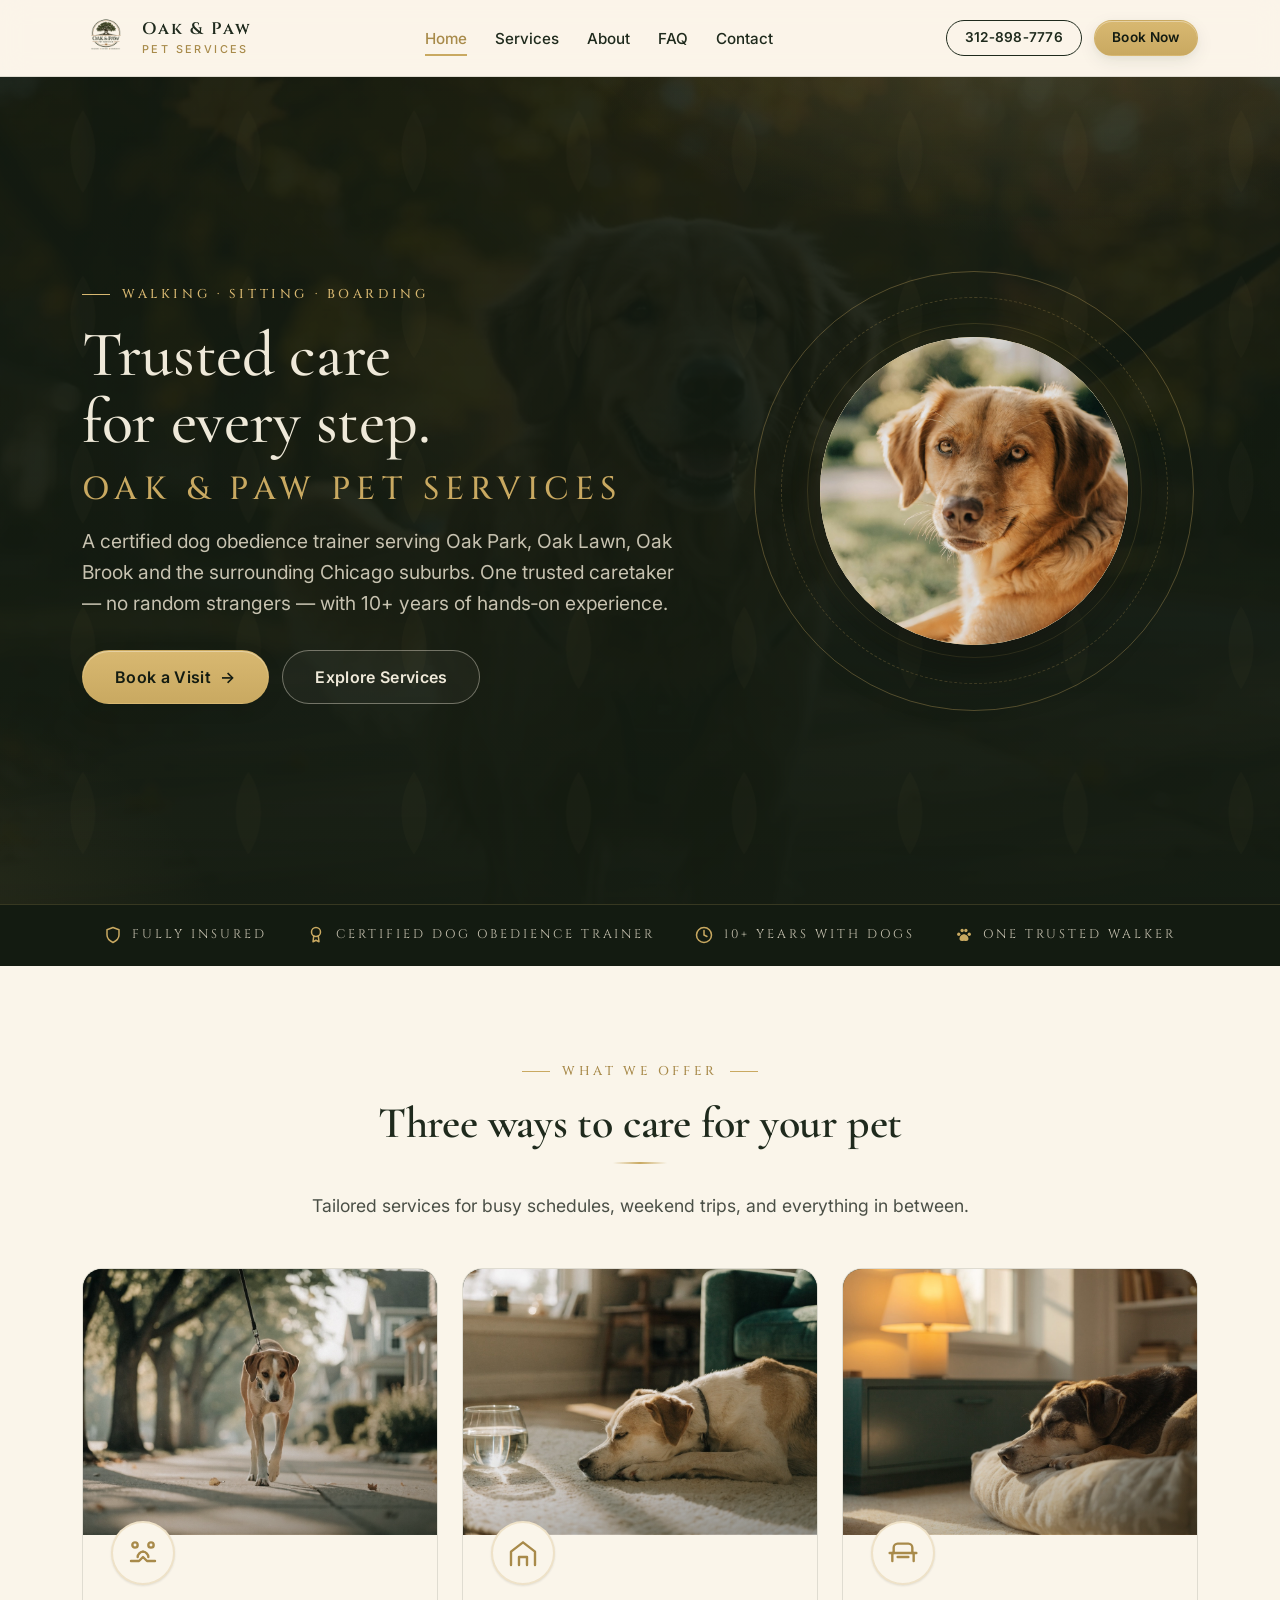
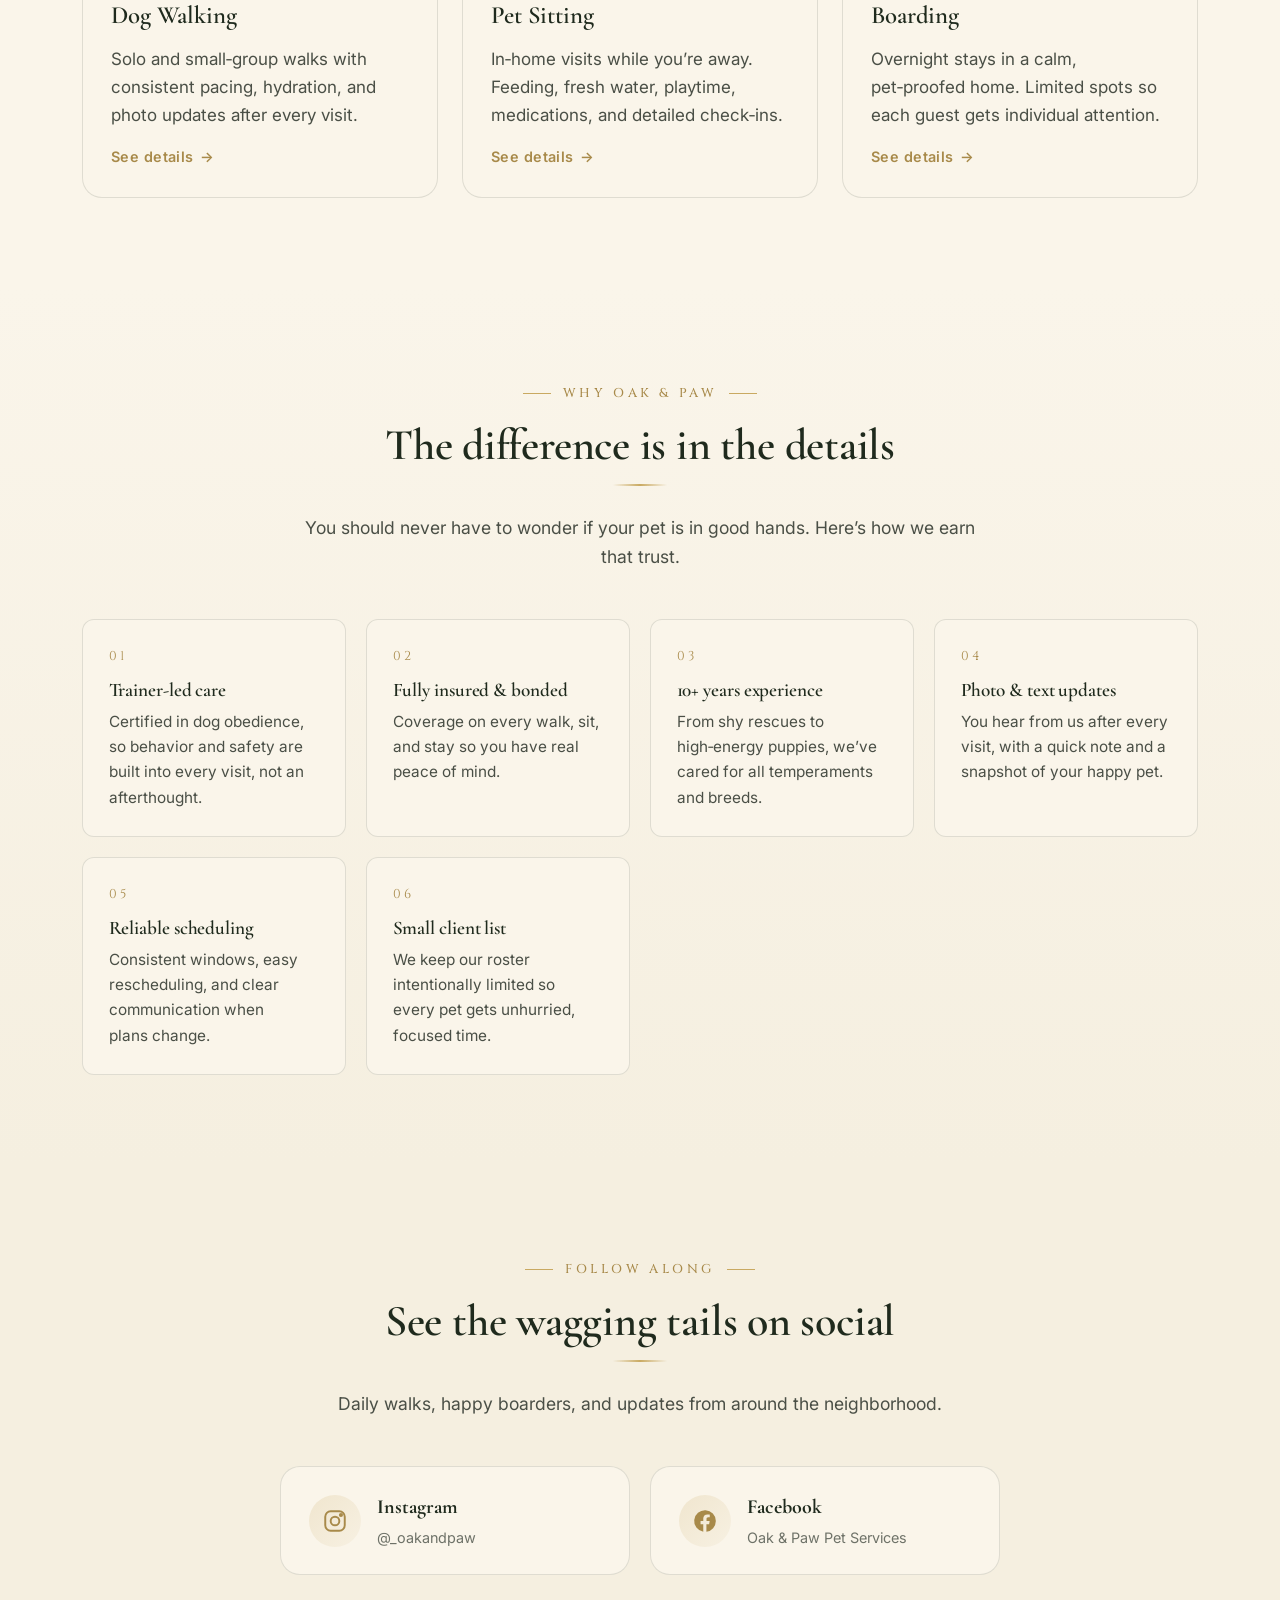
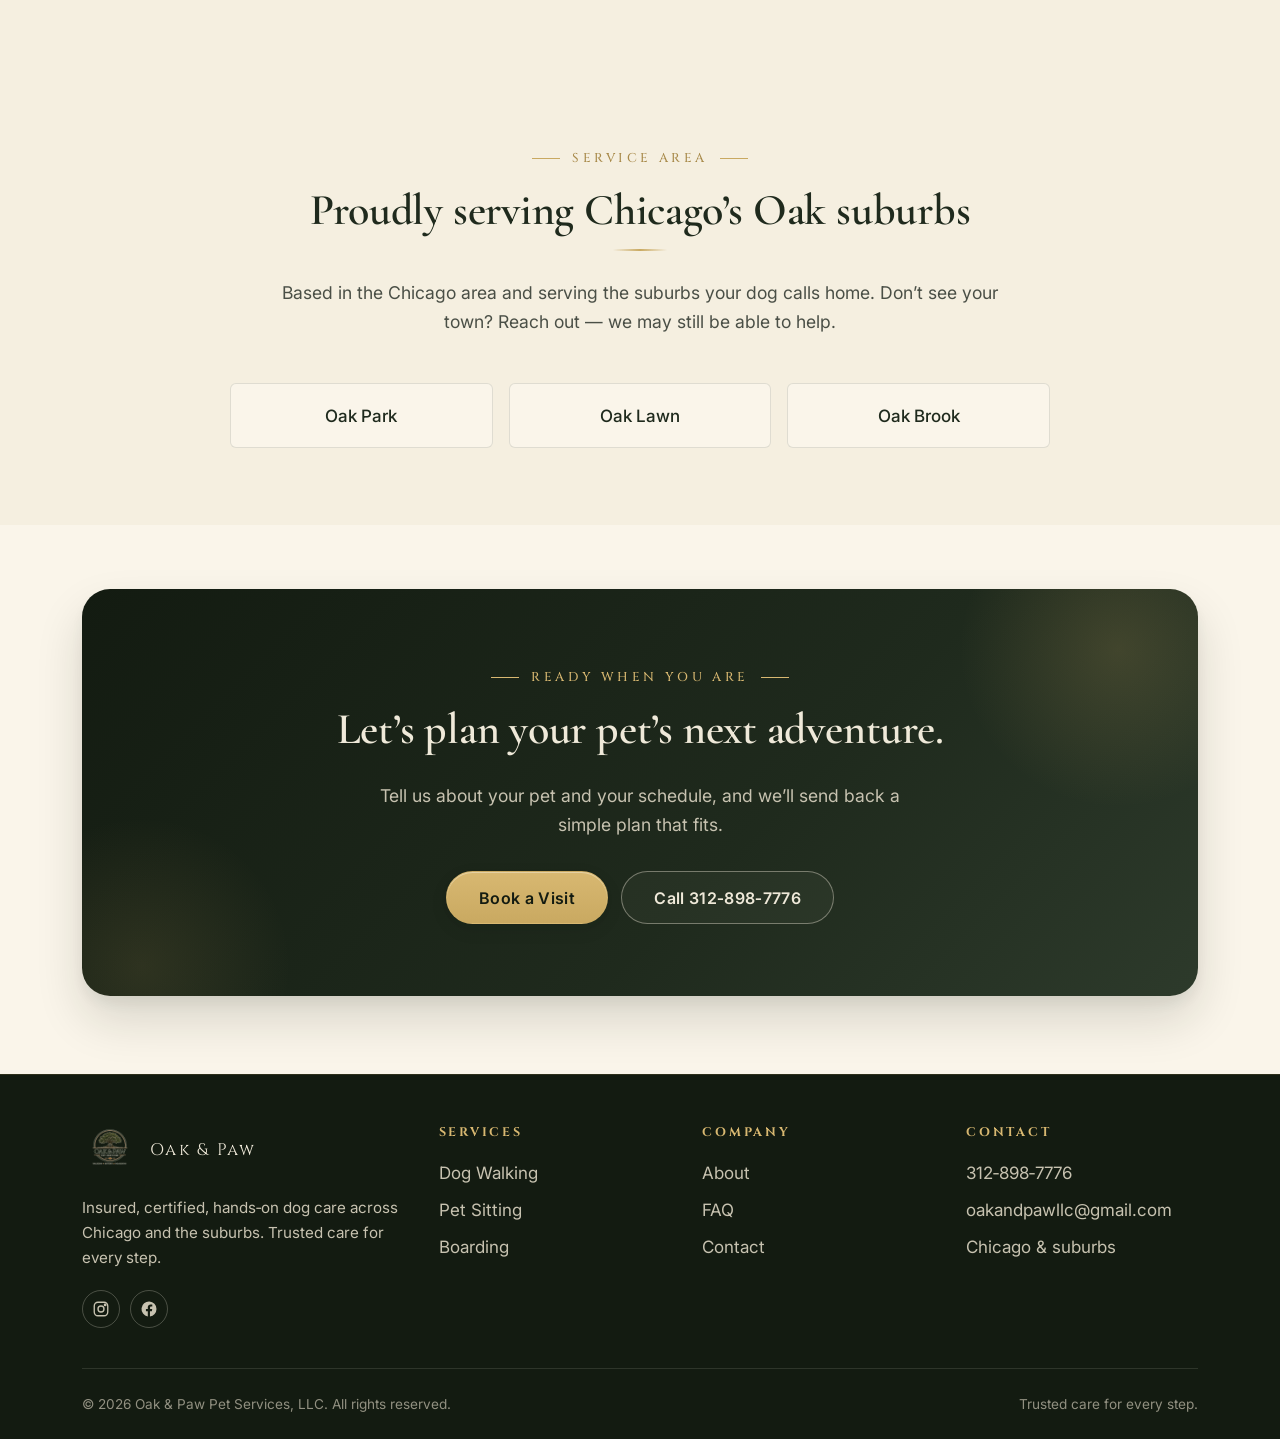
==== commit 91f665f3: "Add real photography and hero video across the site - Hero: dog portrait in the medallion frame + da" ====
--- a/index.html
+++ b/index.html
@@ -14,7 +14,7 @@
   <meta property="og:title" content="Oak &amp; Paw Pet Services — Dog Walking, Sitting &amp; Boarding" />
   <meta property="og:description" content="Insured, certified dog care in Oak Park, Oak Lawn, Oak Brook, and the Chicago suburbs. One trusted caretaker with 10+ years of experience." />
   <meta property="og:url" content="https://oaknpaw.com/" />
-  <meta property="og:image" content="https://oaknpaw.com/images/logo.png" />
+  <meta property="og:image" content="https://oaknpaw.com/images/og.jpg" />
   <meta name="twitter:card" content="summary_large_image" />
 
   <link rel="icon" type="image/png" href="/images/logo.png" />
@@ -83,6 +83,11 @@
   <main id="main">
     <!-- HERO -->
     <section class="hero" aria-labelledby="hero-title">
+      <div class="hero-video" aria-hidden="true">
+        <video autoplay muted loop playsinline preload="metadata" poster="images/hero-poster.jpg">
+          <source src="images/hero-loop.mp4" type="video/mp4" />
+        </video>
+      </div>
       <div class="container hero-inner">
         <div>
           <span class="eyebrow hero-eyebrow">Walking · Sitting · Boarding</span>
@@ -96,12 +101,12 @@
             <a class="btn btn-ghost-light btn-lg" href="services.html">Explore Services</a>
           </div>
         </div>
-        <div class="hero-media" aria-hidden="true">
+        <div class="hero-media has-photo" aria-hidden="true">
           <div class="ring"></div>
           <div class="ring r2"></div>
           <div class="ring r3"></div>
           <div class="logo-wrap">
-            <img src="images/logo.png" alt="" width="420" height="420" />
+            <img src="images/hero.jpg" alt="" width="420" height="420" />
           </div>
         </div>
       </div>
@@ -140,29 +145,38 @@
           <p>Tailored services for busy schedules, weekend trips, and everything in between.</p>
         </div>
         <div class="service-grid">
-          <a class="service-card reveal" href="services.html#walking">
-            <div class="service-icon">
-              <svg viewBox="0 0 24 24" fill="none" stroke="currentColor" stroke-width="1.8" stroke-linecap="round" stroke-linejoin="round" aria-hidden="true"><path d="M3 18h6l3-3 3 3h6"/><circle cx="6" cy="6" r="2"/><circle cx="18" cy="6" r="2"/><path d="M12 11c-2 0-4 2-4 4"/><path d="M12 11c2 0 4 2 4 4"/></svg>
-            </div>
-            <h3>Dog Walking</h3>
-            <p>Solo and small‑group walks with consistent pacing, hydration, and photo updates after every visit.</p>
-            <span class="more">See details <span aria-hidden="true">→</span></span>
-          </a>
-          <a class="service-card reveal" href="services.html#sitting">
-            <div class="service-icon">
-              <svg viewBox="0 0 24 24" fill="none" stroke="currentColor" stroke-width="1.8" stroke-linecap="round" stroke-linejoin="round" aria-hidden="true"><path d="M3 21V11l9-7 9 7v10"/><path d="M9 21v-6h6v6"/></svg>
-            </div>
-            <h3>Pet Sitting</h3>
-            <p>In‑home visits while you’re away. Feeding, fresh water, playtime, medications, and detailed check‑ins.</p>
-            <span class="more">See details <span aria-hidden="true">→</span></span>
-          </a>
-          <a class="service-card reveal" href="services.html#boarding">
-            <div class="service-icon">
-              <svg viewBox="0 0 24 24" fill="none" stroke="currentColor" stroke-width="1.8" stroke-linecap="round" stroke-linejoin="round" aria-hidden="true"><path d="M2 12h20"/><path d="M5 12V8a3 3 0 0 1 3-3h8a3 3 0 0 1 3 3v4"/><path d="M4 12v6"/><path d="M20 12v6"/><path d="M8 15h8"/></svg>
-            </div>
-            <h3>Boarding</h3>
-            <p>Overnight stays in a calm, pet‑proofed home. Limited spots so each guest gets individual attention.</p>
-            <span class="more">See details <span aria-hidden="true">→</span></span>
+          <a class="service-card has-media reveal" href="services.html#walking" style="--photo:url('images/walking.jpg')">
+            <div class="service-card-media"></div>
+            <div class="service-card-body">
+              <div class="service-icon">
+                <svg viewBox="0 0 24 24" fill="none" stroke="currentColor" stroke-width="1.8" stroke-linecap="round" stroke-linejoin="round" aria-hidden="true"><path d="M3 18h6l3-3 3 3h6"/><circle cx="6" cy="6" r="2"/><circle cx="18" cy="6" r="2"/><path d="M12 11c-2 0-4 2-4 4"/><path d="M12 11c2 0 4 2 4 4"/></svg>
+              </div>
+              <h3>Dog Walking</h3>
+              <p>Solo and small‑group walks with consistent pacing, hydration, and photo updates after every visit.</p>
+              <span class="more">See details <span aria-hidden="true">→</span></span>
+            </div>
+          </a>
+          <a class="service-card has-media reveal" href="services.html#sitting" style="--photo:url('images/sitting.jpg')">
+            <div class="service-card-media"></div>
+            <div class="service-card-body">
+              <div class="service-icon">
+                <svg viewBox="0 0 24 24" fill="none" stroke="currentColor" stroke-width="1.8" stroke-linecap="round" stroke-linejoin="round" aria-hidden="true"><path d="M3 21V11l9-7 9 7v10"/><path d="M9 21v-6h6v6"/></svg>
+              </div>
+              <h3>Pet Sitting</h3>
+              <p>In‑home visits while you’re away. Feeding, fresh water, playtime, medications, and detailed check‑ins.</p>
+              <span class="more">See details <span aria-hidden="true">→</span></span>
+            </div>
+          </a>
+          <a class="service-card has-media reveal" href="services.html#boarding" style="--photo:url('images/boarding.jpg')">
+            <div class="service-card-media"></div>
+            <div class="service-card-body">
+              <div class="service-icon">
+                <svg viewBox="0 0 24 24" fill="none" stroke="currentColor" stroke-width="1.8" stroke-linecap="round" stroke-linejoin="round" aria-hidden="true"><path d="M2 12h20"/><path d="M5 12V8a3 3 0 0 1 3-3h8a3 3 0 0 1 3 3v4"/><path d="M4 12v6"/><path d="M20 12v6"/><path d="M8 15h8"/></svg>
+              </div>
+              <h3>Boarding</h3>
+              <p>Overnight stays in a calm, pet‑proofed home. Limited spots so each guest gets individual attention.</p>
+              <span class="more">See details <span aria-hidden="true">→</span></span>
+            </div>
           </a>
         </div>
       </div>
--- a/styles.css
+++ b/styles.css
@@ -119,6 +119,20 @@
   margin-right: .75rem;
 }
 
+/* Centered eyebrows get a matching trailing rule so they read symmetrically */
+.section-head .eyebrow::after,
+.page-hero .eyebrow::after,
+.cta-banner .eyebrow::after {
+  content: "";
+  display: inline-block;
+  width: 28px; height: 1px;
+  background: var(--gold);
+  vertical-align: middle;
+  margin-left: .75rem;
+}
+.page-hero .eyebrow::after,
+.cta-banner .eyebrow::after { background: var(--gold-warm); }
+
 p { margin: 0 0 1rem; }
 p.lead { font-size: 1.2rem; color: var(--ink-soft); max-width: 60ch; line-height: 1.6; text-wrap: pretty; }
 
@@ -358,6 +372,29 @@
   z-index: -1;
 }
 
+/* Hero background video: ambient, heavily darkened so copy stays legible */
+.hero-video {
+  position: absolute; inset: 0;
+  z-index: -2;
+  overflow: hidden;
+  pointer-events: none;
+}
+.hero-video video {
+  width: 100%; height: 100%;
+  object-fit: cover;
+  display: block;
+}
+.hero-video::after {
+  content: "";
+  position: absolute; inset: 0;
+  background:
+    linear-gradient(180deg, rgba(19,27,17,.86), rgba(19,27,17,.80) 50%, rgba(19,27,17,.92)),
+    radial-gradient(120% 80% at 70% 0%, rgba(19,27,17,.35), rgba(19,27,17,.75));
+}
+@media (prefers-reduced-motion: reduce) {
+  .hero-video video { display: none; }   /* poster/gradient remains */
+}
+
 .hero-inner {
   padding-block: clamp(3.5rem, 9vw, 6.5rem);
   display: grid;
@@ -420,9 +457,9 @@
 .hero-media .ring.r2 { inset: 6%; border-color: rgba(201, 169, 97, .25); border-style: dashed; }
 .hero-media .ring.r3 { inset: 12%; border-color: rgba(201, 169, 97, .18); }
 .hero-media .logo-wrap {
-  position: absolute; inset: 17%;
+  position: absolute; inset: 15%;
   display: grid; place-items: center;
-  padding: 11%;
+  padding: 4%;
   background: radial-gradient(circle at 50% 36%, var(--ivory), var(--cream) 80%);
   border-radius: 50%;
   box-shadow:
@@ -538,6 +575,62 @@
 @media (hover: hover) {
   .service-card:hover .more { color: var(--forest); }
   .service-card:hover .more span { transform: translateX(4px); }
+}
+
+/* Photo slots -----------------------------------------------------------
+   Each slot layers: subtle overlay + the photo (var --photo) + a forest
+   gradient fallback. If the image file is missing, the gradient shows, so
+   nothing ever looks broken. Drop the real .jpg in and it appears. */
+.service-card.has-media { padding: 0; }
+.service-card .service-card-media {
+  width: 100%;
+  aspect-ratio: 4 / 3;
+  background-image:
+    linear-gradient(160deg, rgba(31,42,29,0) 42%, rgba(19,27,17,.45)),
+    var(--photo, none),
+    linear-gradient(140deg, var(--forest-soft), var(--forest-deep));
+  background-size: cover;
+  background-position: center;
+  background-repeat: no-repeat;
+}
+.service-card .service-card-body {
+  padding: 1.75rem;
+  display: flex; flex-direction: column; gap: 1rem;
+  flex: 1 1 auto;
+}
+/* icon lifts to overlap the photo band as a floating badge */
+.service-card.has-media .service-icon {
+  position: relative;
+  margin-top: -58px;
+  background: var(--ivory);
+  box-shadow: var(--shadow-sm), inset 0 0 0 1px rgba(201,169,97,.25);
+}
+
+/* Wide service banners (services.html) */
+.service-banner {
+  width: 100%;
+  aspect-ratio: 21 / 9;
+  border-radius: var(--radius-lg);
+  margin-bottom: clamp(2rem, 5vw, 3rem);
+  background-image:
+    linear-gradient(120deg, rgba(19,27,17,.28), rgba(19,27,17,0) 55%),
+    var(--photo, none),
+    linear-gradient(140deg, var(--forest-soft), var(--forest-deep));
+  background-size: cover;
+  background-position: center;
+  background-repeat: no-repeat;
+  box-shadow: var(--shadow-md);
+}
+@media (max-width: 640px) { .service-banner { aspect-ratio: 16 / 10; } }
+
+/* Hero medallion photo variant: swaps the logo for a dog portrait that
+   fills the existing disc + rings frame (add .has-photo to .hero-media). */
+.hero-media.has-photo .logo-wrap { padding: 0; overflow: hidden; }
+.hero-media.has-photo .logo-wrap img {
+  width: 100%; height: 100%;
+  object-fit: cover;
+  border-radius: 50%;
+  filter: none;
 }
 
 /* Why us ----------------------------------------------------------------- */
@@ -973,6 +1066,8 @@
   display: grid; gap: 1rem;
   grid-template-columns: repeat(auto-fit, minmax(min(100%, 170px), 1fr));
   max-width: 820px; margin: 2rem auto 0;
+  padding: 0;            /* reset default <ul> inline padding so chips stay centered */
+  list-style: none;
 }
 .area-grid li {
   list-style: none;
@@ -986,6 +1081,11 @@
 }
 @media (hover: hover) {
   .area-grid li:hover { transform: translateY(-2px); border-color: var(--gold); box-shadow: var(--shadow-sm); }
+}
+/* On phones, center the town chips (the 3rd no longer strands on the left) */
+@media (max-width: 600px) {
+  .area-grid { display: flex; flex-wrap: wrap; justify-content: center; gap: .75rem; }
+  .area-grid li { flex: 0 1 46%; max-width: 260px; }
 }
 
 /* Footer ----------------------------------------------------------------- */
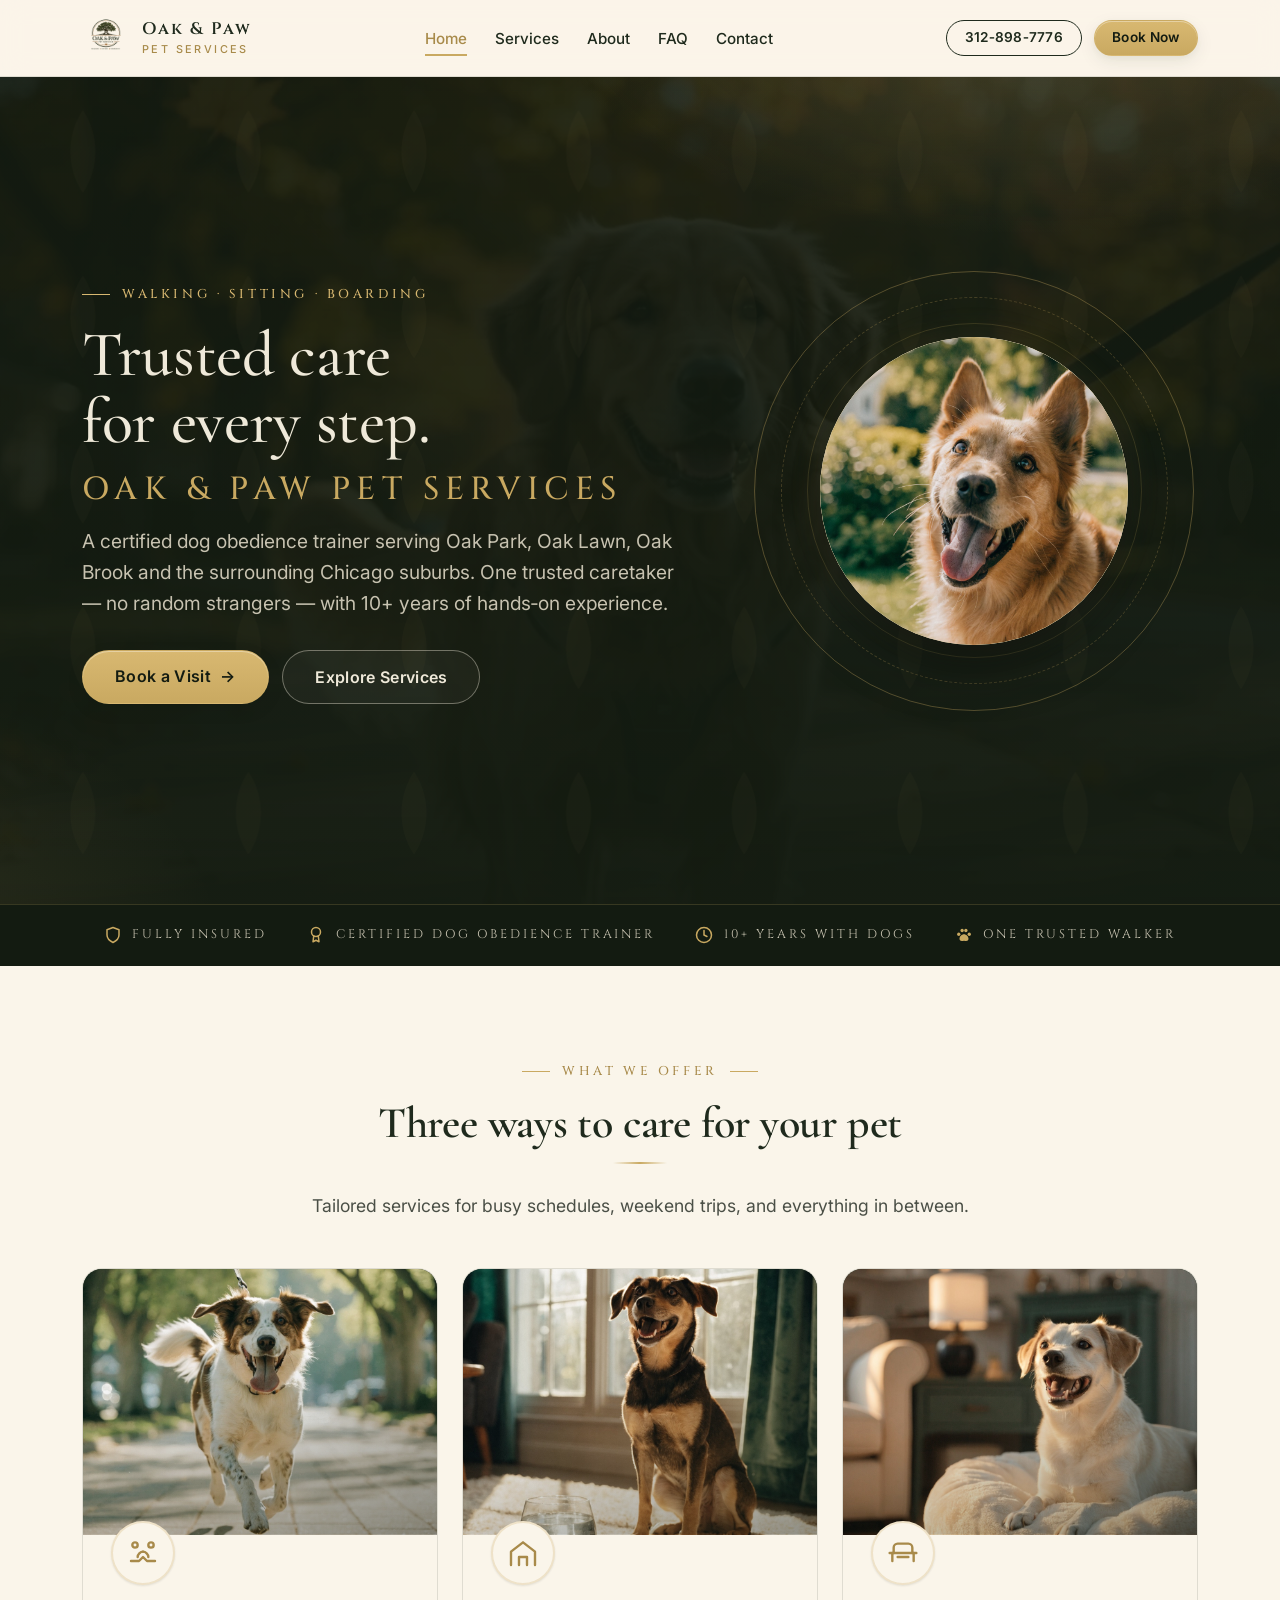
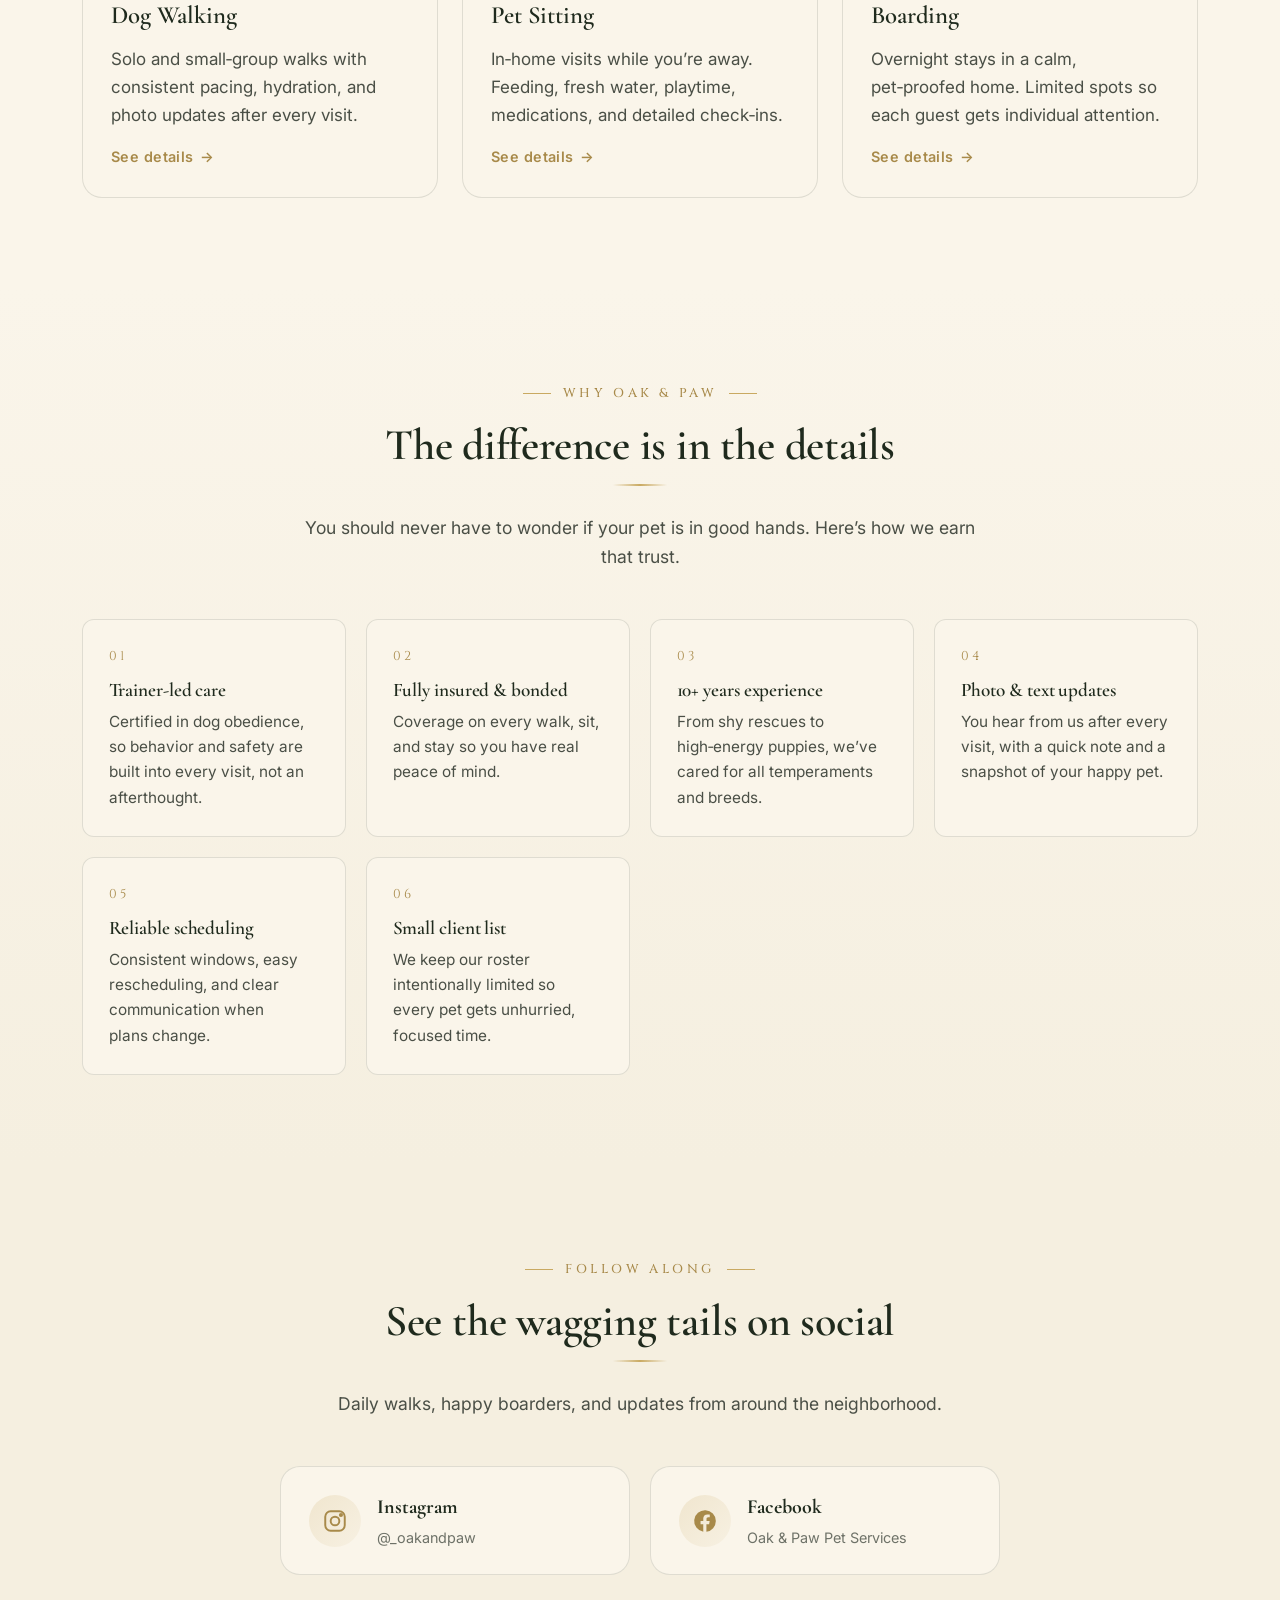
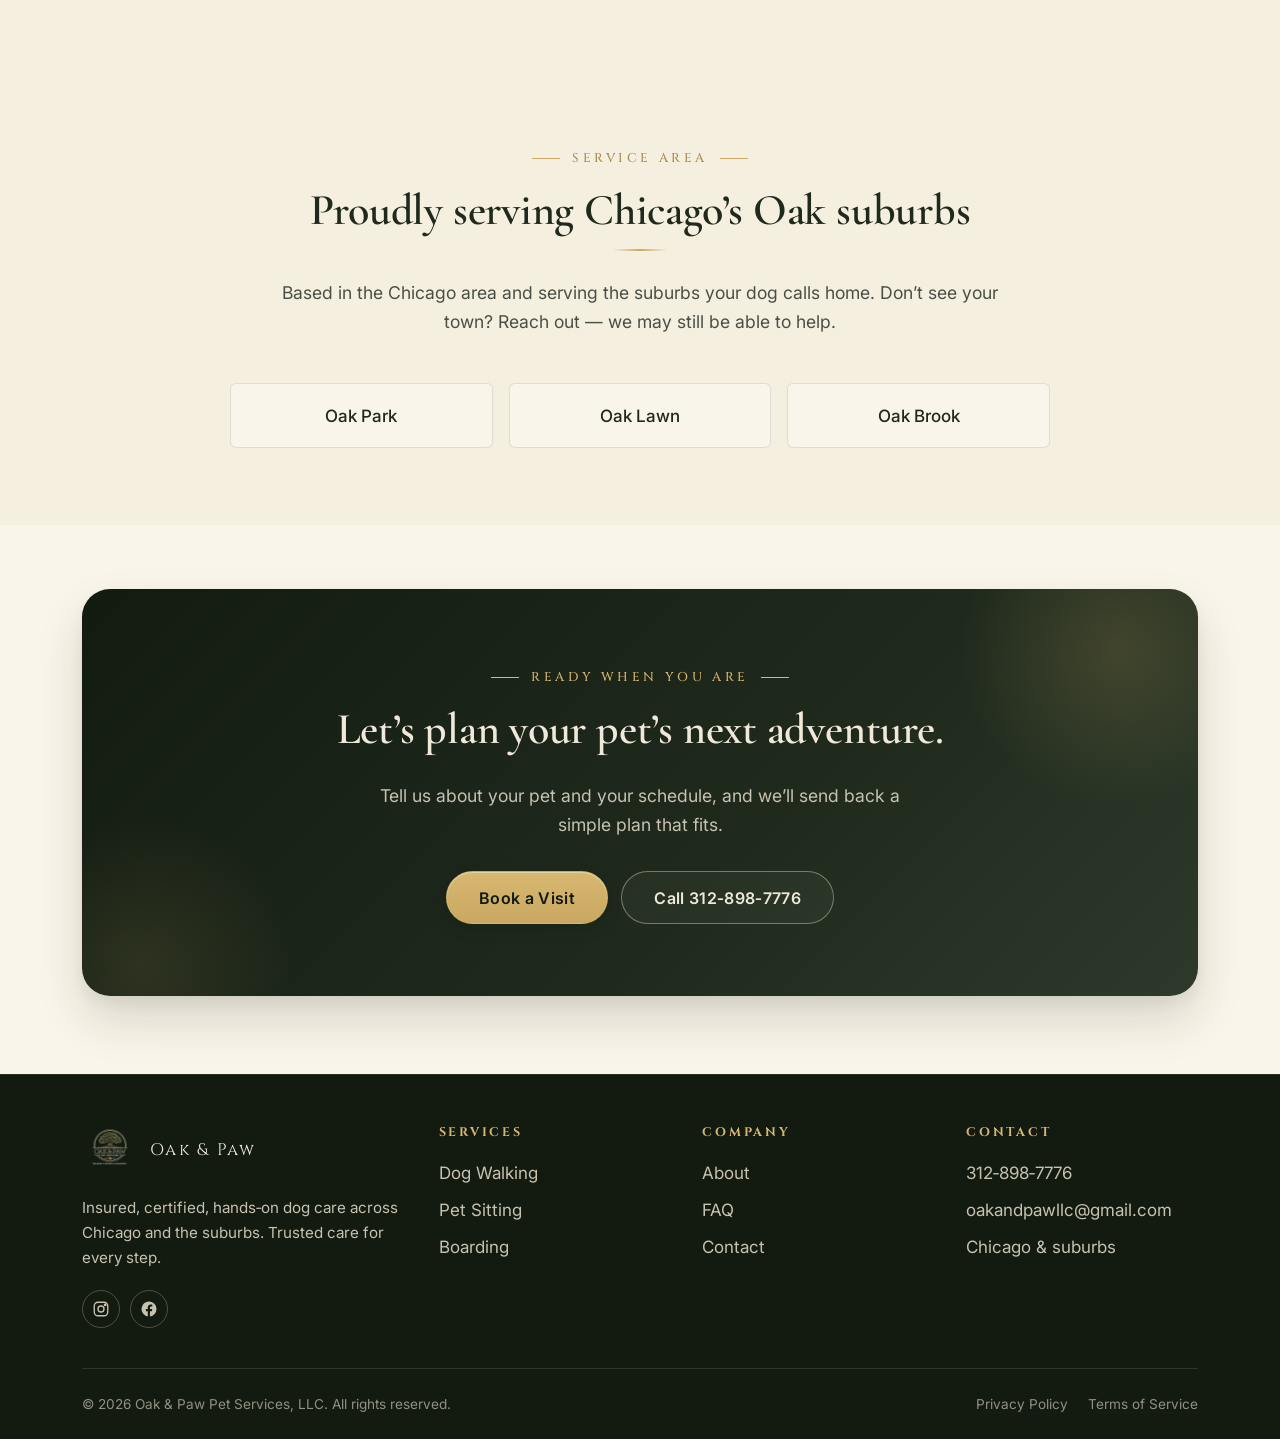
==== commit 36dc3329: "Add Privacy Policy and Terms of Service pages - New privacy-policy.html and terms-of-service.html wi" ====
--- a/index.html
+++ b/index.html
@@ -8,13 +8,13 @@
   <meta name="theme-color" content="#1F2A1D" media="(prefers-color-scheme: dark)" />
   <title>Oak &amp; Paw Pet Services — Dog Walking, Sitting &amp; Boarding | Oak Park · Oak Lawn · Oak Brook</title>
   <meta name="description" content="Insured, certified dog care serving Oak Park, Oak Lawn, Oak Brook and the Chicago suburbs. Dog walking, sitting, and boarding from a certified trainer with 10+ years of experience." />
-  <link rel="canonical" href="https://oaknpaw.com/" />
+  <link rel="canonical" href="https://oakandpaw.vercel.app/" />
 
   <meta property="og:type" content="website" />
   <meta property="og:title" content="Oak &amp; Paw Pet Services — Dog Walking, Sitting &amp; Boarding" />
   <meta property="og:description" content="Insured, certified dog care in Oak Park, Oak Lawn, Oak Brook, and the Chicago suburbs. One trusted caretaker with 10+ years of experience." />
-  <meta property="og:url" content="https://oaknpaw.com/" />
-  <meta property="og:image" content="https://oaknpaw.com/images/og.jpg" />
+  <meta property="og:url" content="https://oakandpaw.vercel.app/" />
+  <meta property="og:image" content="https://oakandpaw.vercel.app/images/og.jpg" />
   <meta name="twitter:card" content="summary_large_image" />
 
   <link rel="icon" type="image/png" href="/images/logo.png" />
@@ -30,11 +30,11 @@
   {
     "@context": "https://schema.org",
     "@type": "LocalBusiness",
-    "@id": "https://oaknpaw.com/#business",
+    "@id": "https://oakandpaw.vercel.app/#business",
     "name": "Oak & Paw Pet Services",
-    "image": "https://oaknpaw.com/images/logo.png",
-    "logo": "https://oaknpaw.com/images/logo.png",
-    "url": "https://oaknpaw.com/",
+    "image": "https://oakandpaw.vercel.app/images/logo.png",
+    "logo": "https://oakandpaw.vercel.app/images/logo.png",
+    "url": "https://oakandpaw.vercel.app/",
     "telephone": "+1-312-898-7776",
     "email": "oakandpawllc@gmail.com",
     "priceRange": "$$",
@@ -331,7 +331,10 @@
       </div>
       <div class="footer-bottom">
         <span>© <span id="year"></span> Oak &amp; Paw Pet Services, LLC. All rights reserved.</span>
-        <span>Trusted care for every step.</span>
+        <nav class="footer-legal" aria-label="Legal">
+          <a href="privacy-policy.html">Privacy Policy</a>
+          <a href="terms-of-service.html">Terms of Service</a>
+        </nav>
       </div>
     </div>
   </footer>
--- a/styles.css
+++ b/styles.css
@@ -622,6 +622,10 @@
   box-shadow: var(--shadow-md);
 }
 @media (max-width: 640px) { .service-banner { aspect-ratio: 16 / 10; } }
+/* Desktop-only: lift the crop so the dog's face clears the wide 21:9 banner */
+@media (min-width: 641px) {
+  .service-banner--face { background-position: center 28%; }
+}
 
 /* Hero medallion photo variant: swaps the logo for a dog portrait that
    fills the existing disc + rings frame (add .has-photo to .hero-media). */
@@ -1174,6 +1178,31 @@
 .to-top:hover { background: var(--gold); color: var(--forest-deep); }
 .to-top svg { width: 20px; height: 20px; }
 
+/* Footer legal links ----------------------------------------------------- */
+.footer-legal {
+  display: flex; flex-wrap: wrap; align-items: center;
+  gap: .35rem 1.25rem;
+}
+
+/* Long-form / legal pages ------------------------------------------------- */
+.prose { max-width: 760px; margin: 0 auto; }
+.prose .updated {
+  font-family: var(--ff-display);
+  font-size: .72rem; letter-spacing: .2em; text-transform: uppercase;
+  color: var(--gold-deep);
+  margin-bottom: 2rem;
+  display: block;
+}
+.prose h2 { font-size: clamp(1.4rem, 2.6vw, 1.8rem); margin: 2.75rem 0 .75rem; }
+.prose h2:first-of-type { margin-top: 0; }
+.prose h3 { font-size: 1.18rem; margin: 1.75rem 0 .5rem; color: var(--forest); }
+.prose p { color: var(--ink-soft); }
+.prose ul { color: var(--ink-soft); padding-left: 1.25rem; margin: 0 0 1.1rem; display: grid; gap: .45rem; }
+.prose li { padding-left: .2rem; }
+.prose a { color: var(--gold-deep); font-weight: 500; }
+.prose strong { color: var(--forest); }
+.prose .lead { color: var(--ink-soft); }
+
 /* Utilities -------------------------------------------------------------- */
 .text-center { text-align: center; }
 .muted { color: var(--muted); }
